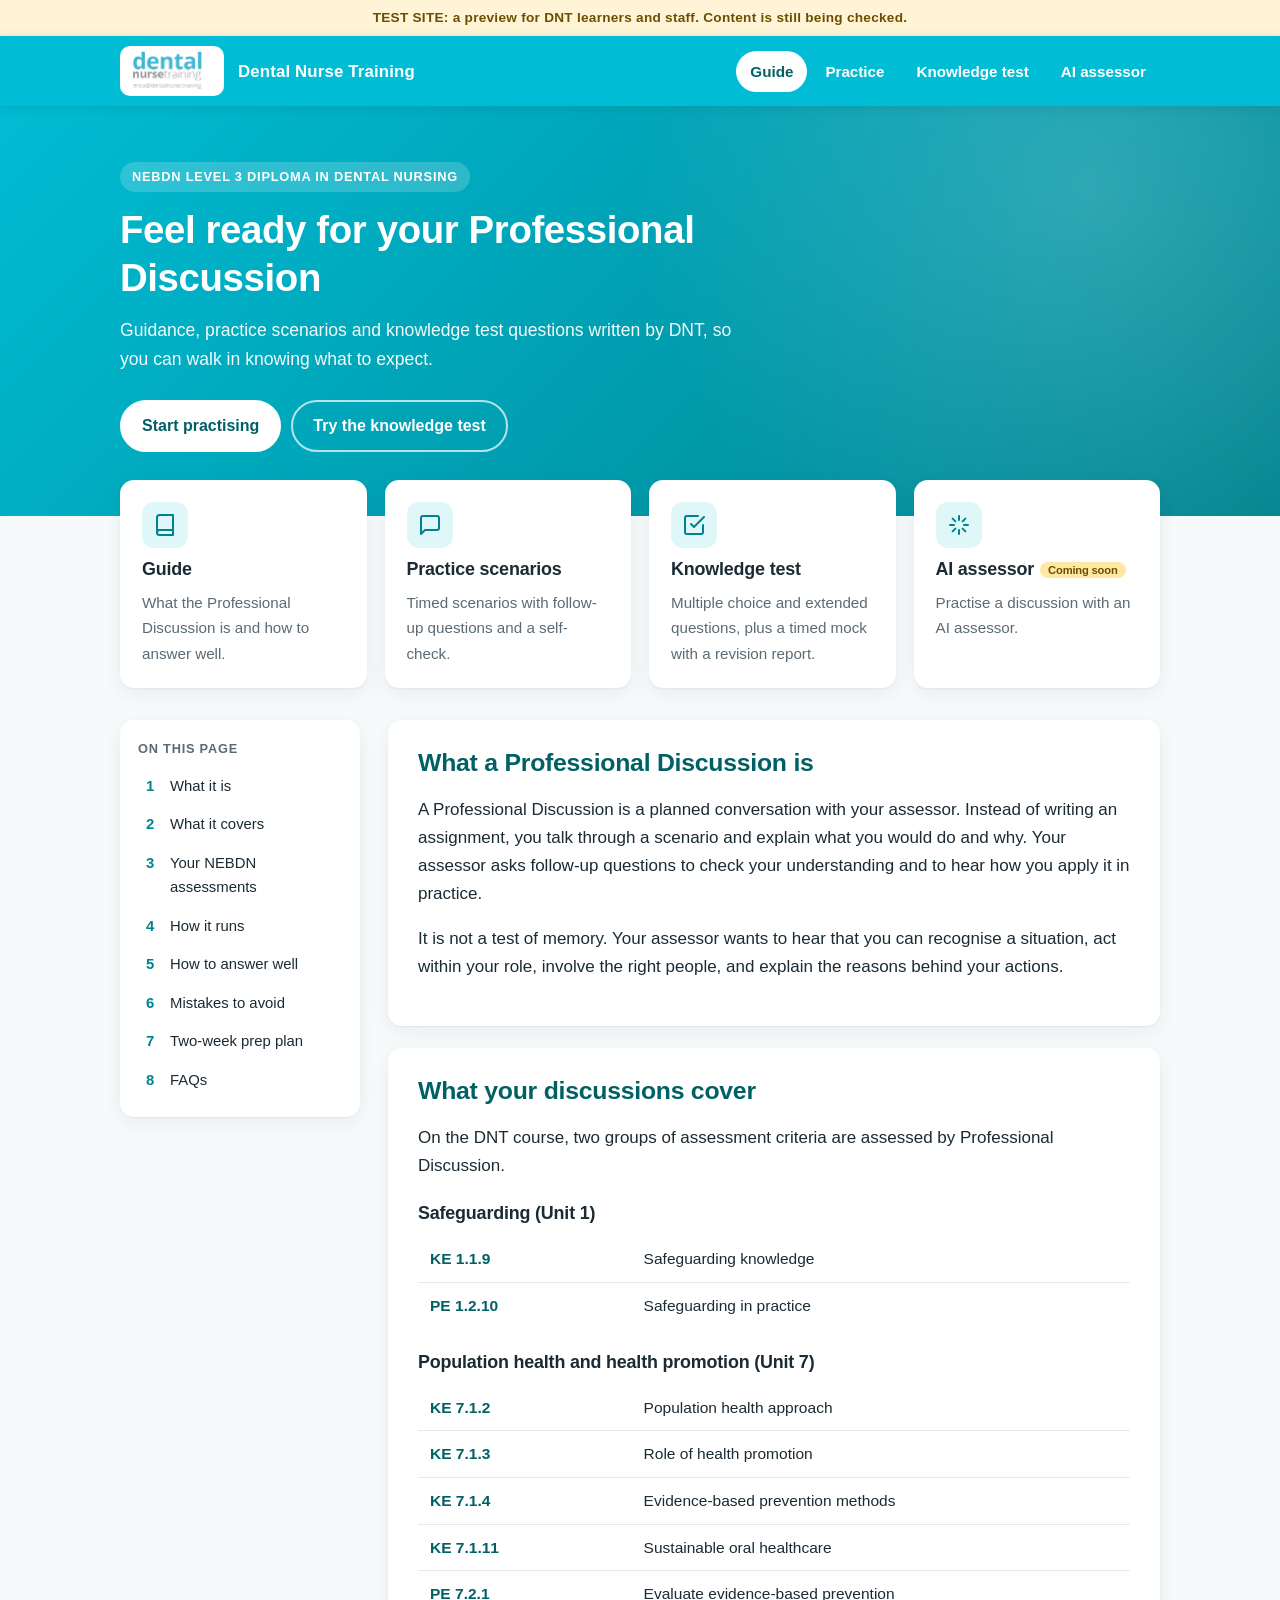
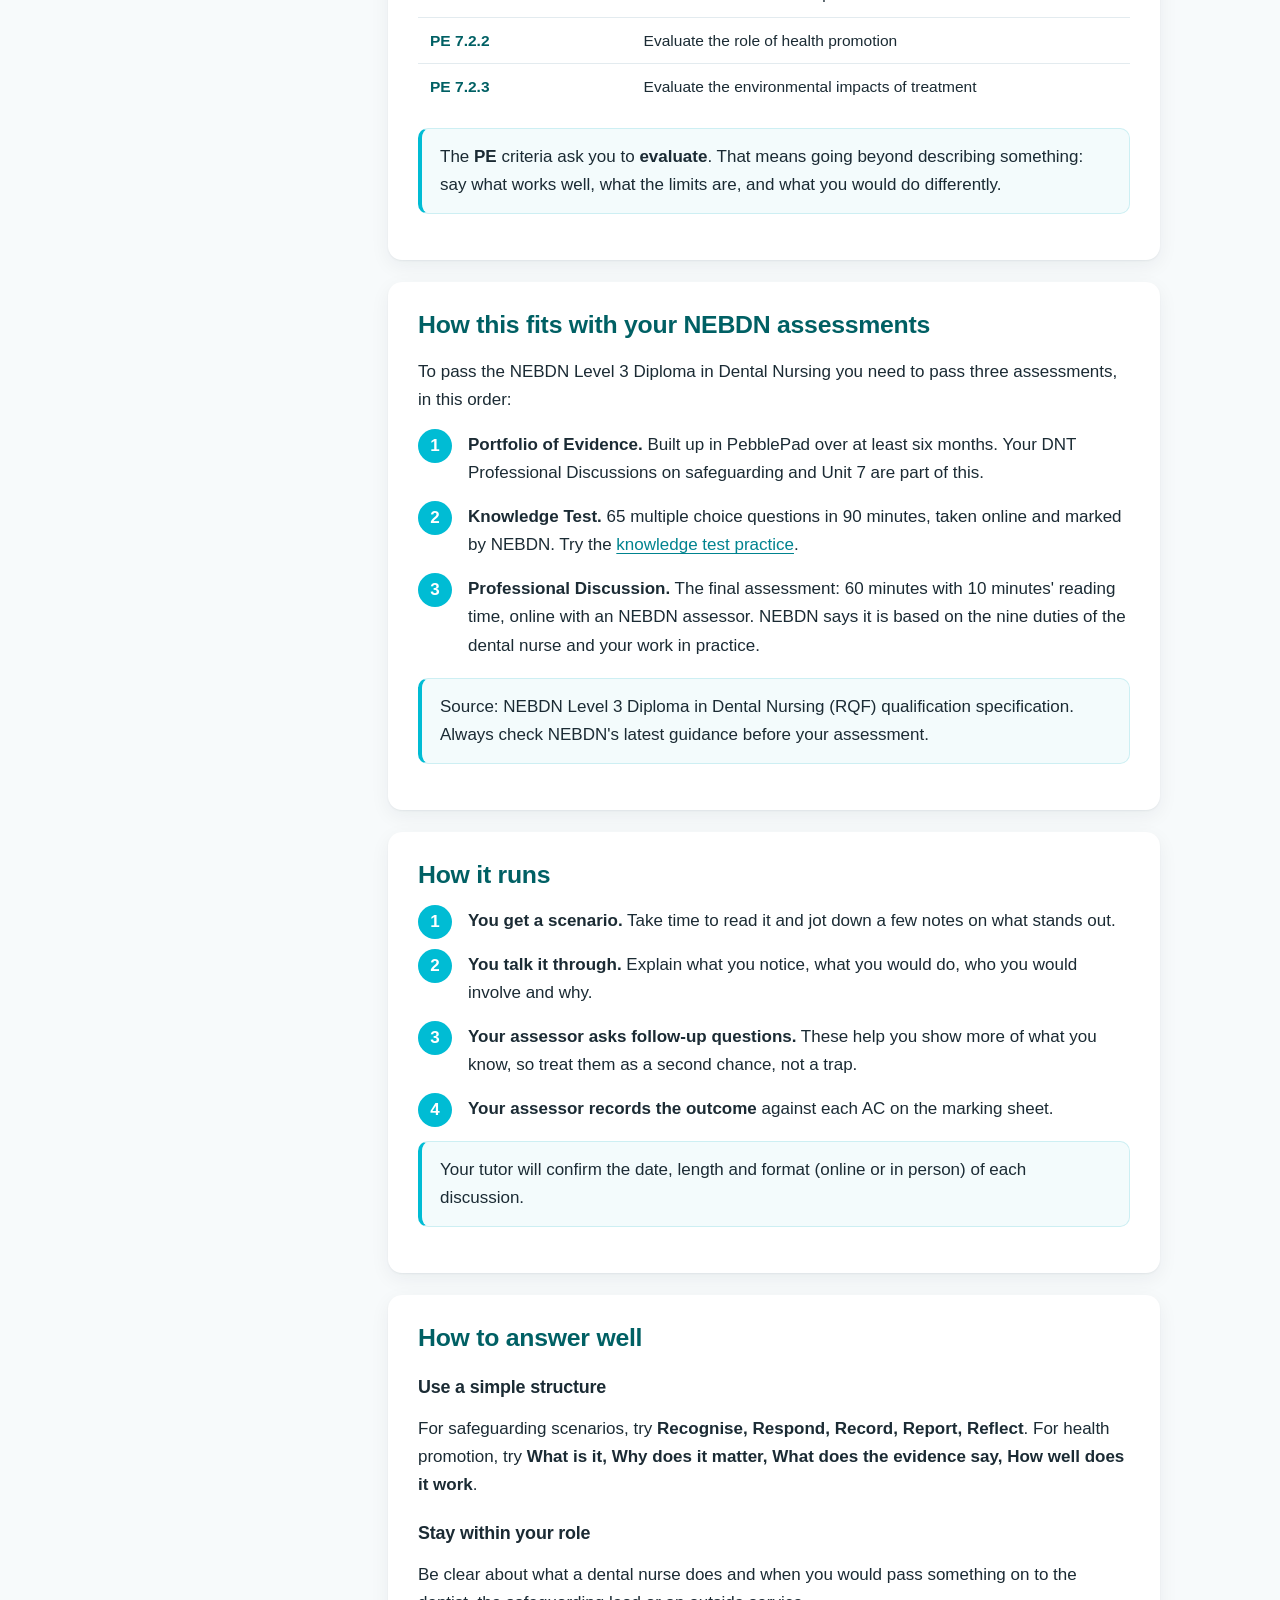
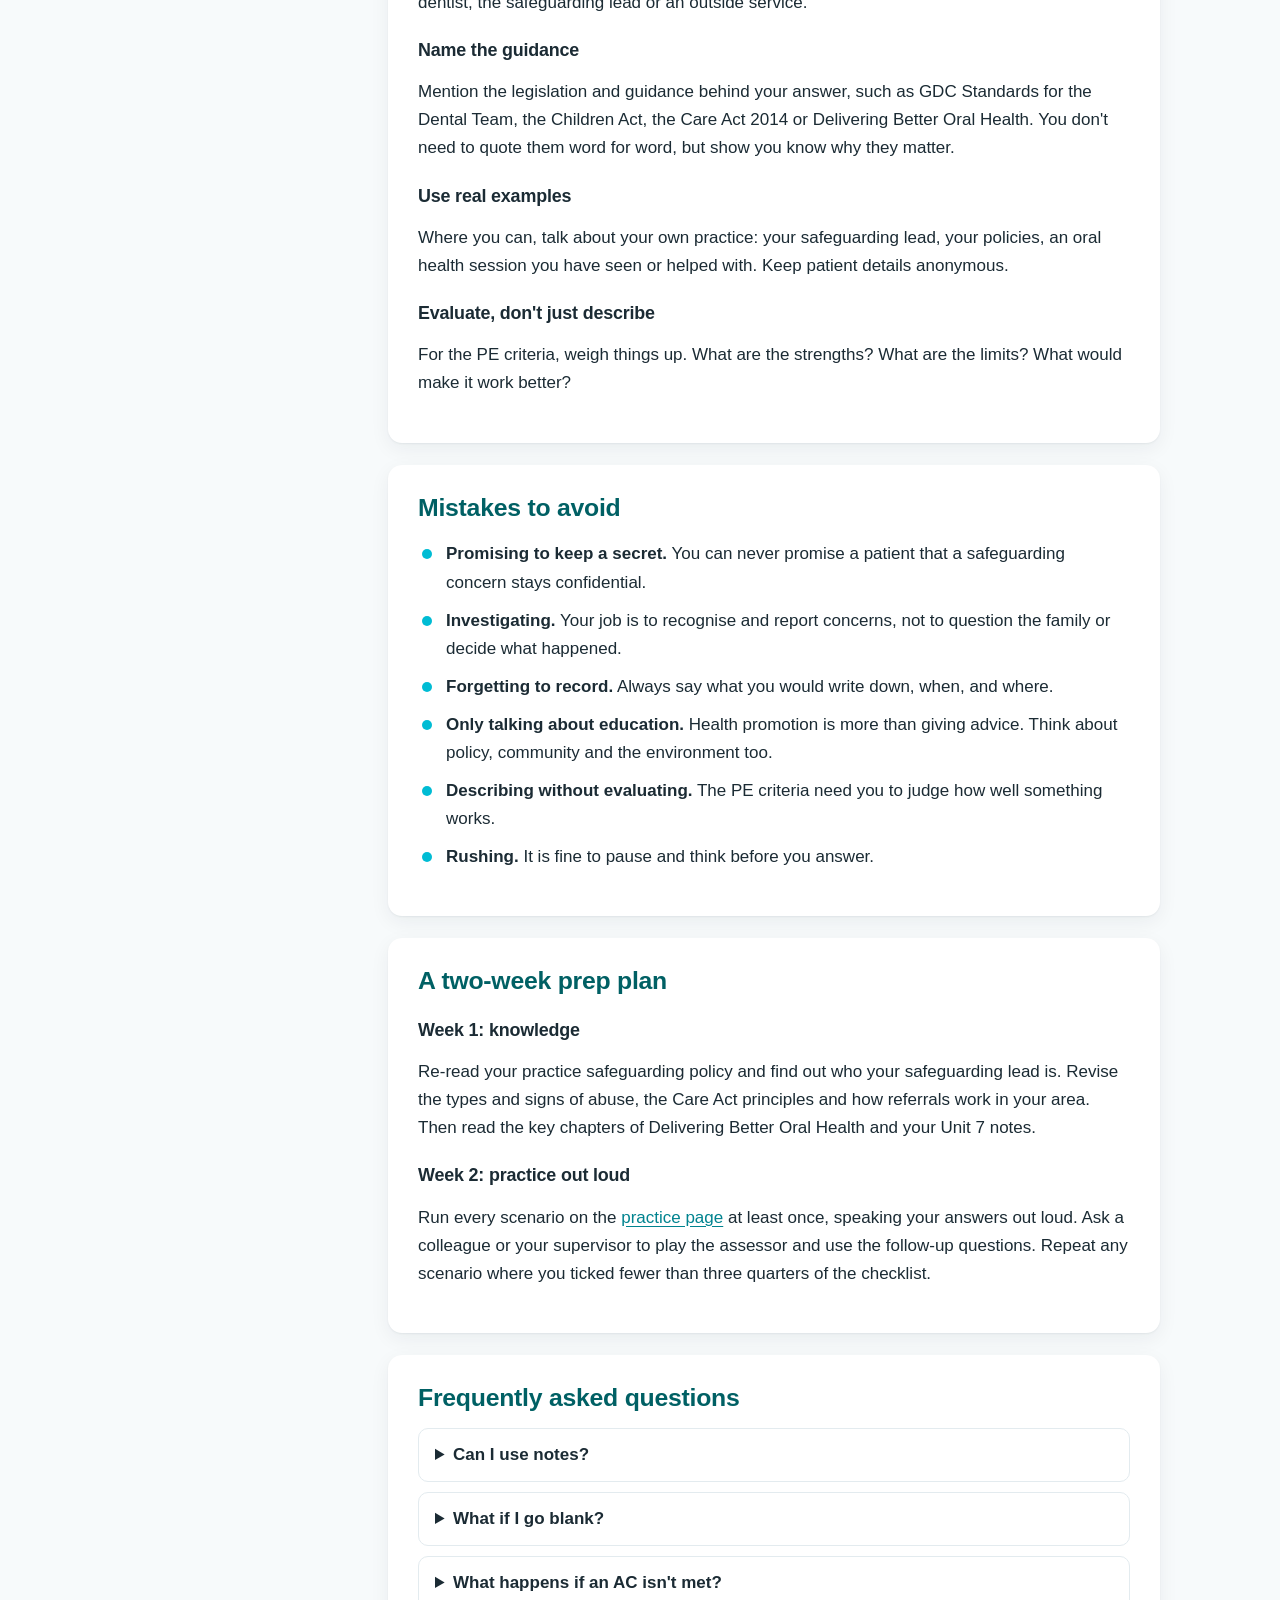
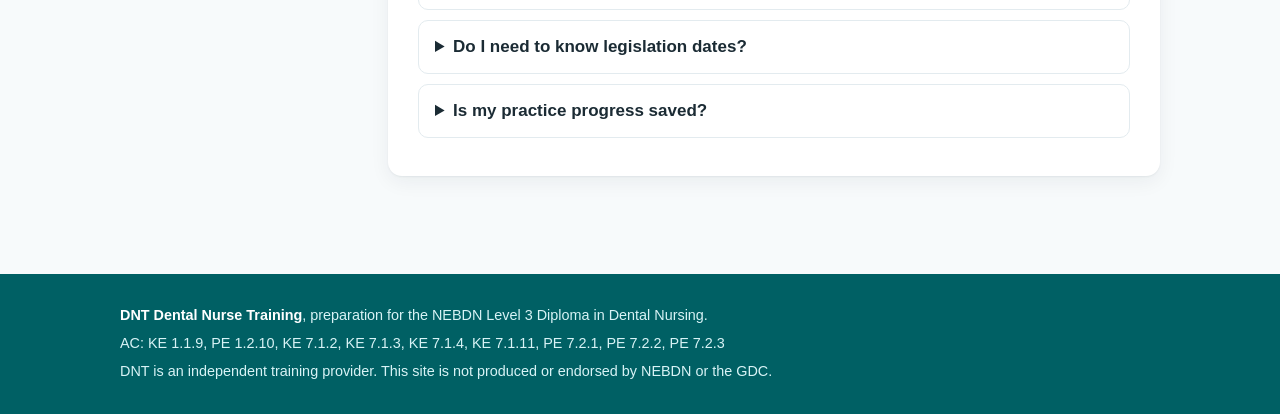
==== index.html @ 8365f1fb "Redesign site, lock practice timings, add extended questions and revision report - New visual design" ====
<!doctype html>
<html lang="en-GB">
<head>
<meta charset="utf-8">
<meta name="viewport" content="width=device-width, initial-scale=1">
<title>Guide | DNT Professional Discussion Prep</title>
<meta name="description" content="How to prepare for your DNT Professional Discussion on safeguarding and health promotion.">
<meta name="robots" content="noindex">
<link rel="icon" href="assets/dnt-logo.png">
<link rel="stylesheet" href="assets/style.css">
</head>
<body>
<div class="test-banner">TEST SITE: a preview for DNT learners and staff. Content is still being checked.</div>
<header class="site-header">
  <div class="inner">
    <a class="logo-box" href="index.html"><img src="assets/dnt-logo.png" alt="DNT logo"></a>
    <span class="brand">Dental Nurse Training</span>
    <nav class="site-nav" aria-label="Main">
      <a href="index.html" aria-current="page">Guide</a>
      <a href="practice.html">Practice</a>
      <a href="knowledge.html">Knowledge test</a>
      <a href="assessor.html">AI assessor</a>
    </nav>
  </div>
</header>
<div class="hero"><div class="inner">
  <span class="eyebrow">NEBDN Level 3 Diploma in Dental Nursing</span>
  <h1>Feel ready for your Professional Discussion</h1>
  <p>Guidance, practice scenarios and knowledge test questions written by DNT, so you can walk in knowing what to expect.</p>
  <div class="btn-row">
    <a class="btn light" href="practice.html">Start practising</a>
    <a class="btn ghost" href="knowledge.html">Try the knowledge test</a>
  </div>
</div></div>
<div class="features">
  <div class="grid">
      <a class="card feature" href="index.html#what">
        <div class="icon"><svg viewBox="0 0 24 24" fill="none" stroke="currentColor" stroke-width="2" stroke-linecap="round" stroke-linejoin="round"><path d="M4 19.5A2.5 2.5 0 0 1 6.5 17H20"/><path d="M6.5 2H20v20H6.5A2.5 2.5 0 0 1 4 19.5v-15A2.5 2.5 0 0 1 6.5 2z"/></svg></div>
        <h3>Guide</h3>
        <p>What the Professional Discussion is and how to answer well.</p>
      </a>
      <a class="card feature" href="practice.html">
        <div class="icon"><svg viewBox="0 0 24 24" fill="none" stroke="currentColor" stroke-width="2" stroke-linecap="round" stroke-linejoin="round"><path d="M21 15a2 2 0 0 1-2 2H7l-4 4V5a2 2 0 0 1 2-2h14a2 2 0 0 1 2 2z"/></svg></div>
        <h3>Practice scenarios</h3>
        <p>Timed scenarios with follow-up questions and a self-check.</p>
      </a>
      <a class="card feature" href="knowledge.html">
        <div class="icon"><svg viewBox="0 0 24 24" fill="none" stroke="currentColor" stroke-width="2" stroke-linecap="round" stroke-linejoin="round"><path d="M9 11l3 3L22 4"/><path d="M21 12v7a2 2 0 0 1-2 2H5a2 2 0 0 1-2-2V5a2 2 0 0 1 2-2h11"/></svg></div>
        <h3>Knowledge test</h3>
        <p>Multiple choice and extended questions, plus a timed mock with a revision report.</p>
      </a>
      <a class="card feature" href="assessor.html">
        <div class="icon"><svg viewBox="0 0 24 24" fill="none" stroke="currentColor" stroke-width="2" stroke-linecap="round" stroke-linejoin="round"><path d="M12 3v4M12 17v4M3 12h4M17 12h4M5.6 5.6l2.8 2.8M15.6 15.6l2.8 2.8M5.6 18.4l2.8-2.8M15.6 8.4l2.8-2.8"/></svg></div>
        <h3>AI assessor<span class="soon">Coming soon</span></h3>
        <p>Practise a discussion with an AI assessor.</p>
      </a>
  </div>
</div>
<main>
  <div class="guide-layout">
    <nav class="toc" aria-label="Contents">
      <strong>On this page</strong>
      <ol>
      <li><a href="#what">What it is</a></li>
      <li><a href="#acs">What it covers</a></li>
      <li><a href="#nebdn">Your NEBDN assessments</a></li>
      <li><a href="#how">How it runs</a></li>
      <li><a href="#answer">How to answer well</a></li>
      <li><a href="#mistakes">Mistakes to avoid</a></li>
      <li><a href="#plan">Two-week prep plan</a></li>
      <li><a href="#faq">FAQs</a></li>
      </ol>
    </nav>
    <div>
  <section class="panel" id="what">
    <h2>What a Professional Discussion is</h2>
    <p>A Professional Discussion is a planned conversation with your assessor. Instead of writing an assignment, you talk through a scenario and explain what you would do and why. Your assessor asks follow-up questions to check your understanding and to hear how you apply it in practice.</p>
    <p>It is not a test of memory. Your assessor wants to hear that you can recognise a situation, act within your role, involve the right people, and explain the reasons behind your actions.</p>
  </section>
  <section class="panel" id="acs">
    <h2>What your discussions cover</h2>
    <p>On the DNT course, two groups of assessment criteria are assessed by Professional Discussion.</p>
    <h3>Safeguarding (Unit 1)</h3>
    <table class="simple">
      <tr><th>KE 1.1.9</th><td>Safeguarding knowledge</td></tr>
      <tr><th>PE 1.2.10</th><td>Safeguarding in practice</td></tr>
    </table>
    <h3>Population health and health promotion (Unit 7)</h3>
    <table class="simple">
      <tr><th>KE 7.1.2</th><td>Population health approach</td></tr>
      <tr><th>KE 7.1.3</th><td>Role of health promotion</td></tr>
      <tr><th>KE 7.1.4</th><td>Evidence-based prevention methods</td></tr>
      <tr><th>KE 7.1.11</th><td>Sustainable oral healthcare</td></tr>
      <tr><th>PE 7.2.1</th><td>Evaluate evidence-based prevention</td></tr>
      <tr><th>PE 7.2.2</th><td>Evaluate the role of health promotion</td></tr>
      <tr><th>PE 7.2.3</th><td>Evaluate the environmental impacts of treatment</td></tr>
    </table>
    <div class="info">The <strong>PE</strong> criteria ask you to <strong>evaluate</strong>. That means going beyond describing something: say what works well, what the limits are, and what you would do differently.</div>
  </section>
  <section class="panel" id="nebdn">
    <h2>How this fits with your NEBDN assessments</h2>
    <p>To pass the NEBDN Level 3 Diploma in Dental Nursing you need to pass three assessments, in this order:</p>
    <ol class="steps">
      <li><strong>Portfolio of Evidence.</strong> Built up in PebblePad over at least six months. Your DNT Professional Discussions on safeguarding and Unit 7 are part of this.</li>
      <li><strong>Knowledge Test.</strong> 65 multiple choice questions in 90 minutes, taken online and marked by NEBDN. Try the <a href="knowledge.html">knowledge test practice</a>.</li>
      <li><strong>Professional Discussion.</strong> The final assessment: 60 minutes with 10 minutes' reading time, online with an NEBDN assessor. NEBDN says it is based on the nine duties of the dental nurse and your work in practice.</li>
    </ol>
    <div class="info">Source: NEBDN Level 3 Diploma in Dental Nursing (RQF) qualification specification. Always check NEBDN's latest guidance before your assessment.</div>
  </section>
  <section class="panel" id="how">
    <h2>How it runs</h2>
    <ol class="steps">
      <li><strong>You get a scenario.</strong> Take time to read it and jot down a few notes on what stands out.</li>
      <li><strong>You talk it through.</strong> Explain what you notice, what you would do, who you would involve and why.</li>
      <li><strong>Your assessor asks follow-up questions.</strong> These help you show more of what you know, so treat them as a second chance, not a trap.</li>
      <li><strong>Your assessor records the outcome</strong> against each AC on the marking sheet.</li>
    </ol>
    <div class="info">Your tutor will confirm the date, length and format (online or in person) of each discussion.</div>
  </section>
  <section class="panel" id="answer">
    <h2>How to answer well</h2>
    <h3>Use a simple structure</h3>
    <p>For safeguarding scenarios, try <strong>Recognise, Respond, Record, Report, Reflect</strong>. For health promotion, try <strong>What is it, Why does it matter, What does the evidence say, How well does it work</strong>.</p>
    <h3>Stay within your role</h3>
    <p>Be clear about what a dental nurse does and when you would pass something on to the dentist, the safeguarding lead or an outside service.</p>
    <h3>Name the guidance</h3>
    <p>Mention the legislation and guidance behind your answer, such as GDC Standards for the Dental Team, the Children Act, the Care Act 2014 or Delivering Better Oral Health. You don't need to quote them word for word, but show you know why they matter.</p>
    <h3>Use real examples</h3>
    <p>Where you can, talk about your own practice: your safeguarding lead, your policies, an oral health session you have seen or helped with. Keep patient details anonymous.</p>
    <h3>Evaluate, don't just describe</h3>
    <p>For the PE criteria, weigh things up. What are the strengths? What are the limits? What would make it work better?</p>
  </section>
  <section class="panel" id="mistakes">
    <h2>Mistakes to avoid</h2>
    <ul class="ticks">
      <li><strong>Promising to keep a secret.</strong> You can never promise a patient that a safeguarding concern stays confidential.</li>
      <li><strong>Investigating.</strong> Your job is to recognise and report concerns, not to question the family or decide what happened.</li>
      <li><strong>Forgetting to record.</strong> Always say what you would write down, when, and where.</li>
      <li><strong>Only talking about education.</strong> Health promotion is more than giving advice. Think about policy, community and the environment too.</li>
      <li><strong>Describing without evaluating.</strong> The PE criteria need you to judge how well something works.</li>
      <li><strong>Rushing.</strong> It is fine to pause and think before you answer.</li>
    </ul>
  </section>
  <section class="panel" id="plan">
    <h2>A two-week prep plan</h2>
    <h3>Week 1: knowledge</h3>
    <p>Re-read your practice safeguarding policy and find out who your safeguarding lead is. Revise the types and signs of abuse, the Care Act principles and how referrals work in your area. Then read the key chapters of Delivering Better Oral Health and your Unit 7 notes.</p>
    <h3>Week 2: practice out loud</h3>
    <p>Run every scenario on the <a href="practice.html">practice page</a> at least once, speaking your answers out loud. Ask a colleague or your supervisor to play the assessor and use the follow-up questions. Repeat any scenario where you ticked fewer than three quarters of the checklist.</p>
  </section>
  <section class="panel" id="faq">
    <h2>Frequently asked questions</h2>
    <details><summary>Can I use notes?</summary><p>Check with your tutor before your discussion. Practise without notes so you are ready either way.</p></details>
    <details><summary>What if I go blank?</summary><p>Say so and ask for a moment. You can also ask the assessor to repeat or rephrase the question.</p></details>
    <details><summary>What happens if an AC isn't met?</summary><p>Your assessor will give feedback on what was missing, and you will have the chance to cover it again.</p></details>
    <details><summary>Do I need to know legislation dates?</summary><p>Knowing the names of the main laws and guidance helps, and the year is a bonus. Understanding what they mean for your practice is more important.</p></details>
    <details><summary>Is my practice progress saved?</summary><p>Your checklist scores are saved in your own browser on this device only. Clearing your browser data will remove them.</p></details>
  </section>
    </div>
  </div>
</main>
<footer class="site-footer">
  <div class="inner">
    <p><strong>DNT Dental Nurse Training</strong>, preparation for the NEBDN Level 3 Diploma in Dental Nursing.</p>
    <p>AC: KE 1.1.9, PE 1.2.10, KE 7.1.2, KE 7.1.3, KE 7.1.4, KE 7.1.11, PE 7.2.1, PE 7.2.2, PE 7.2.3</p>
    <p>DNT is an independent training provider. This site is not produced or endorsed by NEBDN or the GDC.</p>
  </div>
</footer>
</body>
</html>
---- assets/style.css ----
:root {
  --teal: #00BCD4;
  --teal-dark: #00838F;
  --teal-deep: #006064;
  --teal-light: #E0F7FA;
  --teal-wash: #F3FBFC;
  --ink: #1B2B34;
  --muted: #5A6B75;
  --line: #E3EBEF;
  --bg: #F7FAFB;
  --card: #FFFFFF;
  --ok: #2E7D32;
  --bad: #C62828;
  --shadow: 0 1px 2px rgba(16, 42, 55, 0.06), 0 6px 20px rgba(16, 42, 55, 0.06);
  --shadow-hover: 0 2px 4px rgba(16, 42, 55, 0.08), 0 12px 28px rgba(16, 42, 55, 0.12);
  --radius: 14px;
}
* { box-sizing: border-box; }
html { scroll-behavior: smooth; }
body {
  margin: 0;
  font-family: Arial, Helvetica, sans-serif;
  color: var(--ink);
  background: var(--bg);
  line-height: 1.65;
  font-size: 17px;
  -webkit-font-smoothing: antialiased;
}
a { color: var(--teal-dark); text-underline-offset: 3px; }
img { max-width: 100%; }
h1, h2, h3 { line-height: 1.25; letter-spacing: -0.01em; }
.wrap { max-width: 1080px; margin: 0 auto; padding: 0 20px; }

/* Test banner */
.test-banner {
  background: #FFF4D6; color: #6B4E00; text-align: center;
  font-size: 0.85rem; font-weight: bold; padding: 7px 16px; letter-spacing: 0.02em;
}

/* Header */
.site-header {
  background: var(--teal); color: #fff; position: sticky; top: 0; z-index: 10;
  box-shadow: 0 2px 10px rgba(0, 96, 100, 0.18);
}
.site-header .inner {
  max-width: 1080px; margin: 0 auto; padding: 10px 20px;
  display: flex; align-items: center; gap: 14px; flex-wrap: wrap;
}
.logo-box { background: #fff; border-radius: 10px; padding: 5px 10px; display: inline-flex; }
.logo-box img { height: 40px; width: auto; display: block; }
.brand { font-weight: bold; font-size: 1.05rem; letter-spacing: 0.01em; }
.site-nav { margin-left: auto; display: flex; gap: 4px; flex-wrap: wrap; }
.site-nav a {
  color: #fff; text-decoration: none; font-weight: bold; font-size: 0.95rem;
  padding: 8px 14px; border-radius: 999px; transition: background 0.15s;
}
.site-nav a:hover { background: rgba(255, 255, 255, 0.18); }
.site-nav a[aria-current="page"] { background: #fff; color: var(--teal-deep); }

/* Hero */
.hero {
  background:
    radial-gradient(circle at 85% 20%, rgba(255,255,255,0.18) 0, rgba(255,255,255,0) 40%),
    linear-gradient(135deg, var(--teal) 0%, var(--teal-dark) 100%);
  color: #fff;
}
.hero .inner { max-width: 1080px; margin: 0 auto; padding: 56px 20px 64px; }
.hero .eyebrow {
  display: inline-block; background: rgba(255,255,255,0.18); padding: 4px 12px; border-radius: 999px;
  font-size: 0.8rem; font-weight: bold; letter-spacing: 0.06em; text-transform: uppercase; margin-bottom: 14px;
}
.hero h1 { margin: 0 0 14px; font-size: 2.4rem; max-width: 760px; }
.hero p { margin: 0 0 26px; max-width: 640px; font-size: 1.1rem; opacity: 0.95; }
.hero.small .inner { padding: 36px 20px 40px; }
.hero.small h1 { font-size: 2rem; }
.hero.small p { margin-bottom: 0; }

.btn {
  display: inline-flex; align-items: center; gap: 8px;
  background: var(--teal-dark); color: #fff; border: 2px solid var(--teal-dark);
  padding: 11px 20px; border-radius: 999px; font-weight: bold; font-size: 1rem;
  text-decoration: none; cursor: pointer; font-family: inherit; transition: transform 0.1s, box-shadow 0.15s, background 0.15s;
}
.btn:hover { box-shadow: 0 4px 14px rgba(0, 96, 100, 0.25); transform: translateY(-1px); }
.btn:disabled { opacity: 0.5; cursor: default; transform: none; box-shadow: none; }
.btn.secondary { background: #fff; color: var(--teal-dark); }
.btn.light { background: #fff; color: var(--teal-deep); border-color: #fff; }
.btn.ghost { background: transparent; color: #fff; border-color: rgba(255,255,255,0.7); }
.btn.small { padding: 7px 14px; font-size: 0.9rem; }
.btn-row { display: flex; gap: 10px; flex-wrap: wrap; }

/* Feature cards overlapping hero */
.features { max-width: 1080px; margin: -36px auto 0; padding: 0 20px; position: relative; }
.features .grid { grid-template-columns: repeat(auto-fit, minmax(230px, 1fr)); }
.feature { text-decoration: none; color: inherit; transition: transform 0.15s, box-shadow 0.15s; }
.feature:hover { transform: translateY(-3px); box-shadow: var(--shadow-hover); }
.icon {
  width: 46px; height: 46px; border-radius: 12px; background: var(--teal-light); color: var(--teal-dark);
  display: flex; align-items: center; justify-content: center; flex: none;
}
.icon svg { width: 24px; height: 24px; }
.soon { font-size: 0.7rem; background: #FFE8A3; color: #6B4E00; padding: 2px 8px; border-radius: 999px; font-weight: bold; margin-left: 6px; vertical-align: middle; }

/* Layout */
main { max-width: 1080px; margin: 0 auto; padding: 32px 20px 56px; }
section { padding: 28px 0; }
.panel {
  background: var(--card); border-radius: var(--radius); box-shadow: var(--shadow);
  padding: 28px 30px; margin: 0 0 22px;
}
.panel > h2:first-child, .panel > h1:first-child { margin-top: 0; }
h2 { font-size: 1.55rem; margin: 0 0 14px; color: var(--teal-deep); }
h3 { font-size: 1.12rem; margin: 22px 0 8px; }
.lead { font-size: 1.08rem; color: var(--muted); }

.guide-layout { display: grid; grid-template-columns: 240px 1fr; gap: 28px; align-items: start; }
.toc {
  position: sticky; top: 90px; background: var(--card); border-radius: var(--radius); box-shadow: var(--shadow);
  padding: 18px 18px;
}
.toc strong { display: block; font-size: 0.8rem; text-transform: uppercase; letter-spacing: 0.06em; color: var(--muted); margin-bottom: 8px; }
.toc ol { margin: 0; padding: 0; list-style: none; counter-reset: t; }
.toc li { counter-increment: t; }
.toc a {
  display: flex; gap: 10px; padding: 7px 8px; border-radius: 8px; text-decoration: none; color: var(--ink); font-size: 0.93rem;
}
.toc a::before { content: counter(t); color: var(--teal-dark); font-weight: bold; min-width: 14px; }
.toc a:hover { background: var(--teal-wash); }

.info {
  background: var(--teal-wash); border: 1px solid #CDEFF3; border-left: 4px solid var(--teal);
  padding: 14px 18px; border-radius: 10px; margin: 18px 0;
}
.info.warn { background: #FFFBEE; border-color: #FBE6A6; border-left-color: #F2B705; }

table.simple { border-collapse: collapse; width: 100%; margin: 12px 0; font-size: 0.97rem; }
table.simple th, table.simple td { border-bottom: 1px solid var(--line); padding: 10px 12px; text-align: left; vertical-align: top; }
table.simple th { width: 30%; color: var(--teal-deep); white-space: nowrap; }
table.simple tr:last-child th, table.simple tr:last-child td { border-bottom: 0; }

.grid { display: grid; grid-template-columns: repeat(auto-fill, minmax(280px, 1fr)); gap: 18px; }
.card {
  background: var(--card); border: 0; border-radius: var(--radius); box-shadow: var(--shadow);
  padding: 22px; display: flex; flex-direction: column; gap: 10px;
}
.card h3 { margin: 0; font-size: 1.12rem; }
.card p { margin: 0; color: var(--muted); font-size: 0.95rem; }
.card .btn { align-self: flex-start; margin-top: auto; }
.card.scenario { border-top: 4px solid var(--teal); }
.card.scenario.group-u7 { border-top-color: #26A69A; }
.tags { display: flex; gap: 6px; flex-wrap: wrap; }
.tag { font-size: 0.74rem; background: var(--teal-light); color: var(--teal-deep); padding: 3px 9px; border-radius: 999px; font-weight: bold; }
.tag.done { background: #E8F5E9; color: var(--ok); }

details { background: var(--card); border: 1px solid var(--line); border-radius: 10px; padding: 12px 16px; margin: 10px 0; }
details summary { cursor: pointer; font-weight: bold; }
details[open] summary { color: var(--teal-dark); margin-bottom: 6px; }

.steps { counter-reset: s; list-style: none; padding: 0; margin: 0; }
.steps li { counter-increment: s; position: relative; padding-left: 50px; margin: 16px 0; }
.steps li::before {
  content: counter(s); position: absolute; left: 0; top: -2px; width: 34px; height: 34px;
  border-radius: 50%; background: var(--teal); color: #fff; font-weight: bold;
  display: flex; align-items: center; justify-content: center;
}
ul.ticks { list-style: none; padding: 0; }
ul.ticks li { position: relative; padding-left: 28px; margin: 10px 0; }
ul.ticks li::before { content: ""; position: absolute; left: 4px; top: 9px; width: 10px; height: 10px; border-radius: 50%; background: var(--teal); }

/* Practice */
.filters { display: flex; gap: 8px; flex-wrap: wrap; margin: 4px 0 20px; }
.filters button {
  font-family: inherit; font-size: 0.93rem; padding: 8px 16px; border-radius: 999px; font-weight: bold;
  border: 2px solid var(--line); background: #fff; color: var(--ink); cursor: pointer;
}
.filters button[aria-pressed="true"] { background: var(--teal-dark); border-color: var(--teal-dark); color: #fff; }

.runner { background: var(--card); border-radius: var(--radius); box-shadow: var(--shadow); padding: 28px 30px; }
.runner[hidden] { display: none; }
.runner h2 { margin-top: 16px; }
.phase-label { text-transform: uppercase; letter-spacing: 0.06em; font-size: 0.8rem; font-weight: bold; color: var(--teal-dark); }
.timer-box {
  display: flex; align-items: center; gap: 22px; flex-wrap: wrap;
  background: var(--teal-wash); border-radius: 12px; padding: 16px 20px; margin: 18px 0;
}
.timer { font-size: 2.8rem; font-weight: bold; font-variant-numeric: tabular-nums; color: var(--teal-deep); line-height: 1; }
.timer.low { color: var(--bad); }
.scenario-text { border-left: 4px solid var(--teal); background: #fff; padding: 4px 0 4px 18px; margin: 16px 0; font-size: 1.08rem; }
.followups li { margin: 8px 0; }
.checklist label { display: flex; gap: 12px; align-items: flex-start; padding: 12px 4px; border-bottom: 1px solid var(--line); cursor: pointer; }
.checklist label:hover { background: var(--teal-wash); }
.checklist input { width: 20px; height: 20px; margin-top: 3px; flex: none; accent-color: var(--teal-dark); }
.result { font-weight: bold; margin: 16px 0; font-size: 1.05rem; }
.meter { height: 10px; background: var(--line); border-radius: 999px; overflow: hidden; margin: 8px 0 4px; }
.meter span { display: block; height: 100%; background: var(--teal); border-radius: 999px; transition: width 0.3s; }
.progress-summary { margin: 0 0 14px; color: var(--muted); }

/* Construction */
.construction { text-align: left; }
.construction .badge {
  display: inline-block; background: #FFE8A3; color: #6B4E00; font-weight: bold;
  font-size: 0.78rem; padding: 4px 12px; border-radius: 999px; letter-spacing: 0.05em;
}

/* Knowledge test */
.sr { position: absolute; left: -9999px; }
.select { font-family: inherit; font-size: 1rem; padding: 10px; border: 2px solid var(--line); border-radius: 10px; width: 100%; background: #fff; }
.settings { display: flex; gap: 16px; flex-wrap: wrap; margin: 4px 0; font-size: 0.95rem; color: var(--muted); }
.kt-top { display: flex; align-items: center; gap: 12px; flex-wrap: wrap; justify-content: space-between; }
.kt-timer { font-size: 1.6rem; margin: 0; }
#kt-unit-label { display: inline-block; margin: 18px 0 0; }
.emq-theme { background: var(--teal-wash); border-radius: 12px; padding: 14px 18px; margin: 14px 0; }
.emq-theme h3 { margin: 0 0 6px; font-size: 1rem; color: var(--teal-deep); }
.emq-theme p { margin: 0; font-size: 0.93rem; color: var(--muted); }
#kt-q { font-size: 1.25rem; margin: 12px 0 18px; }
.kt-options { display: flex; flex-direction: column; gap: 10px; margin-bottom: 18px; }
.kt-options.emq { display: grid; grid-template-columns: repeat(auto-fill, minmax(220px, 1fr)); }
.kt-options button {
  text-align: left; font-family: inherit; font-size: 1rem; padding: 13px 16px;
  border: 2px solid var(--line); border-radius: 12px; background: #fff; color: var(--ink); cursor: pointer;
  transition: border-color 0.15s, background 0.15s;
}
.kt-options button:hover:not(:disabled) { border-color: var(--teal); }
.kt-options button.chosen { border-color: var(--teal-dark); background: var(--teal-light); }
.kt-options button.right { border-color: var(--ok); background: #E8F5E9; }
.kt-options button.wrong { border-color: var(--bad); background: #FFEBEE; }
.kt-options button:disabled { cursor: default; }
.review-item { border-bottom: 1px solid var(--line); padding: 12px 0; }
.review-item p { margin: 4px 0; }
.review-item .ok { color: var(--ok); font-weight: bold; }
.review-item .no { color: var(--bad); font-weight: bold; }
.score-big { font-size: 3rem; font-weight: bold; color: var(--teal-deep); line-height: 1; margin: 6px 0; }

/* Footer */
.site-footer { background: var(--teal-deep); color: #D8F3F6; font-size: 0.9rem; margin-top: 20px; }
.site-footer .inner { max-width: 1080px; margin: 0 auto; padding: 26px 20px; }
.site-footer p { margin: 4px 0; }
.site-footer strong { color: #fff; }

@media (max-width: 820px) {
  .guide-layout { grid-template-columns: 1fr; }
  .toc { position: static; }
}
@media (max-width: 640px) {
  body { font-size: 16px; }
  .hero .inner { padding: 36px 16px 56px; }
  .hero h1 { font-size: 1.75rem; }
  .hero.small h1 { font-size: 1.55rem; }
  .site-header { position: static; }
  .site-header .inner { padding: 10px 16px; }
  .site-nav { margin-left: 0; width: 100%; }
  .site-nav a { padding: 7px 11px; font-size: 0.9rem; }
  .logo-box img { height: 34px; }
  main, .features { padding-left: 16px; padding-right: 16px; }
  .panel, .runner { padding: 20px 18px; }
  table.simple th { white-space: normal; width: 38%; }
  .timer { font-size: 2.2rem; }
}
@media print {
  .site-header, .site-nav, .btn, .filters, .test-banner { display: none !important; }
  .panel, .card { box-shadow: none; border: 1px solid var(--line); }
}
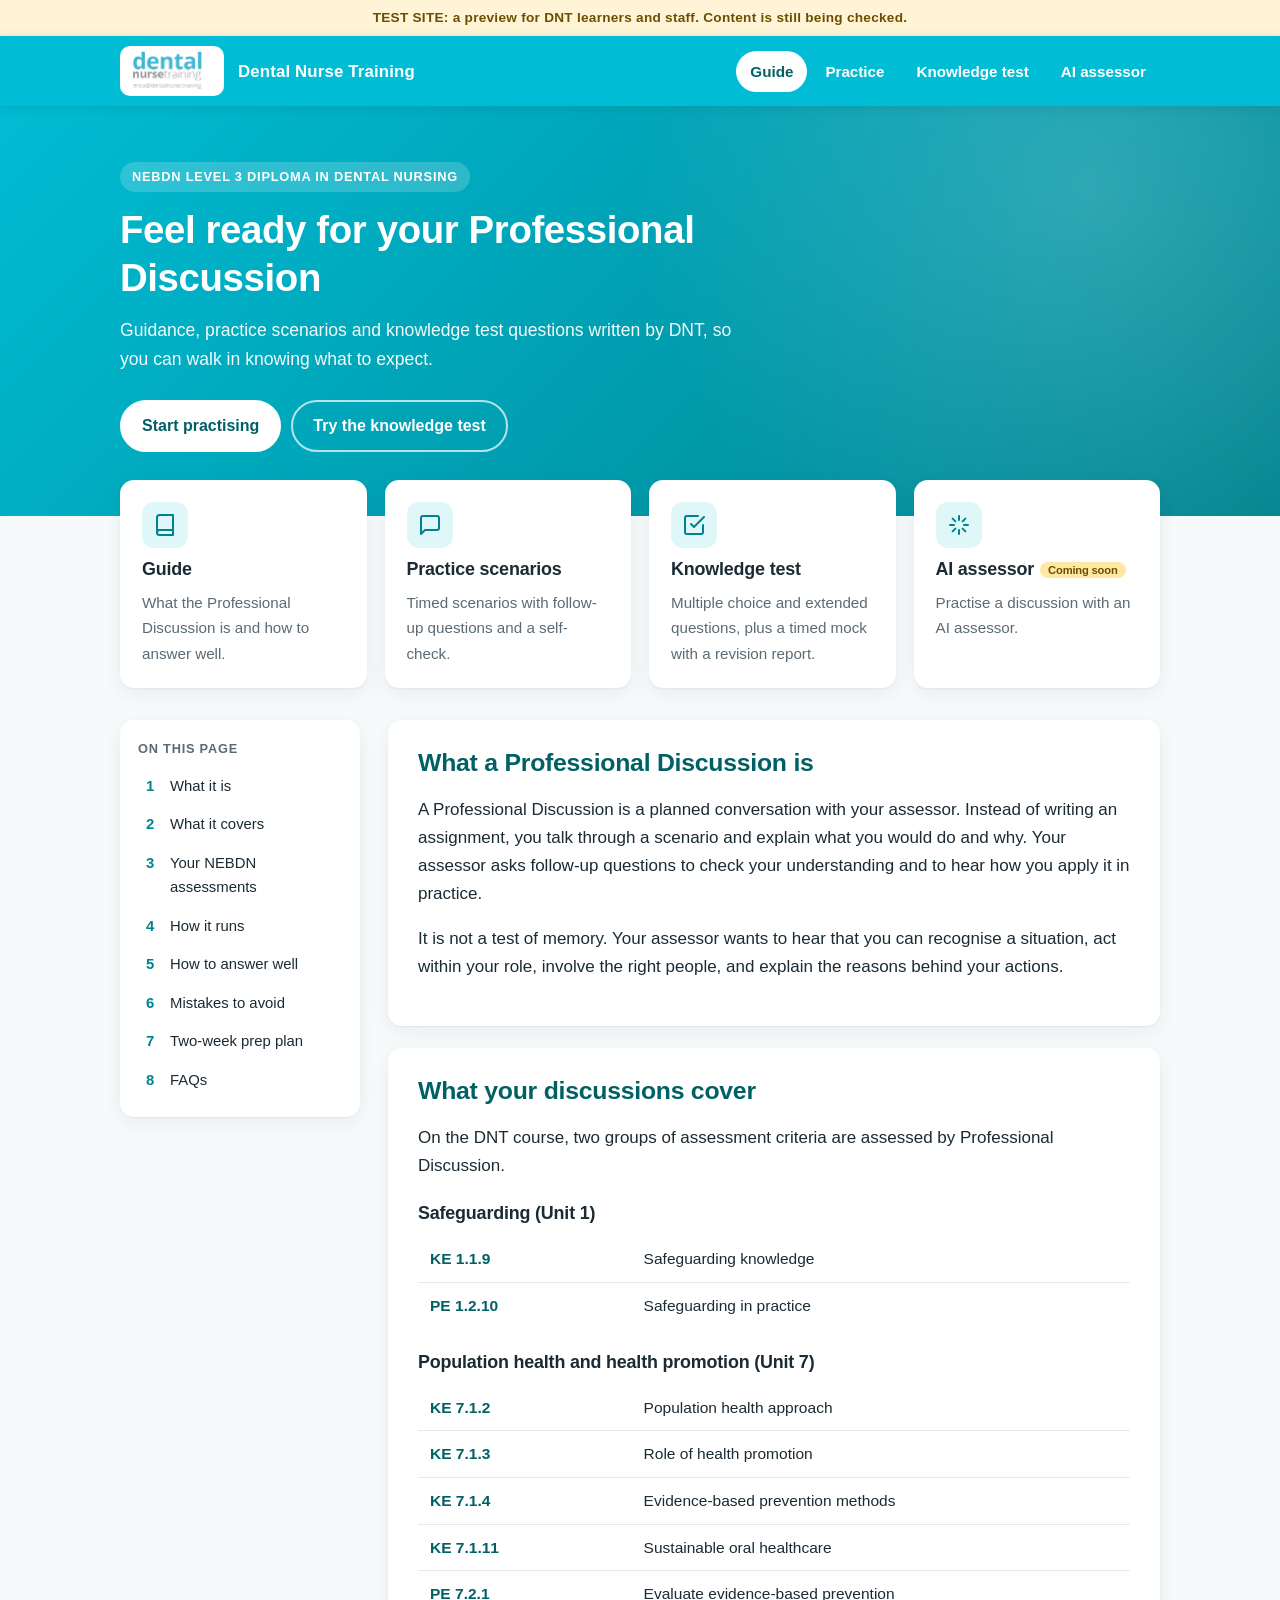
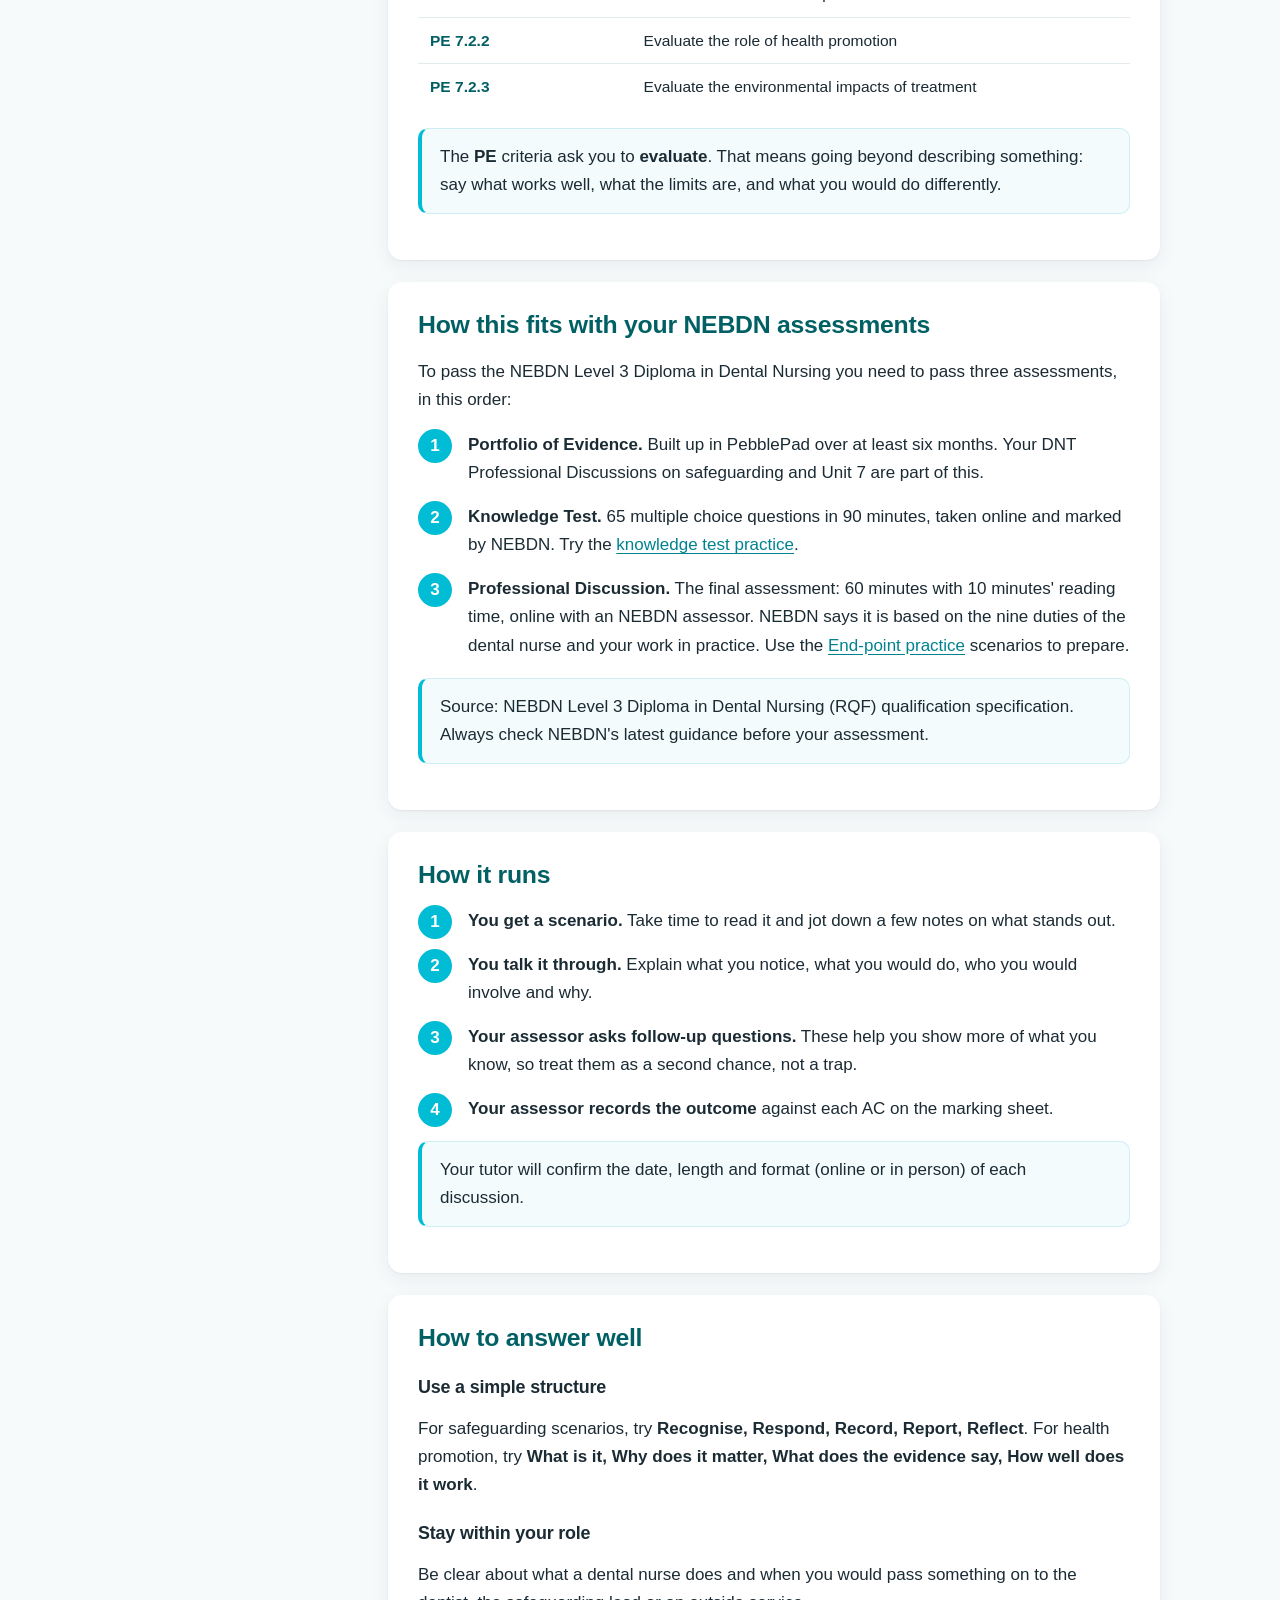
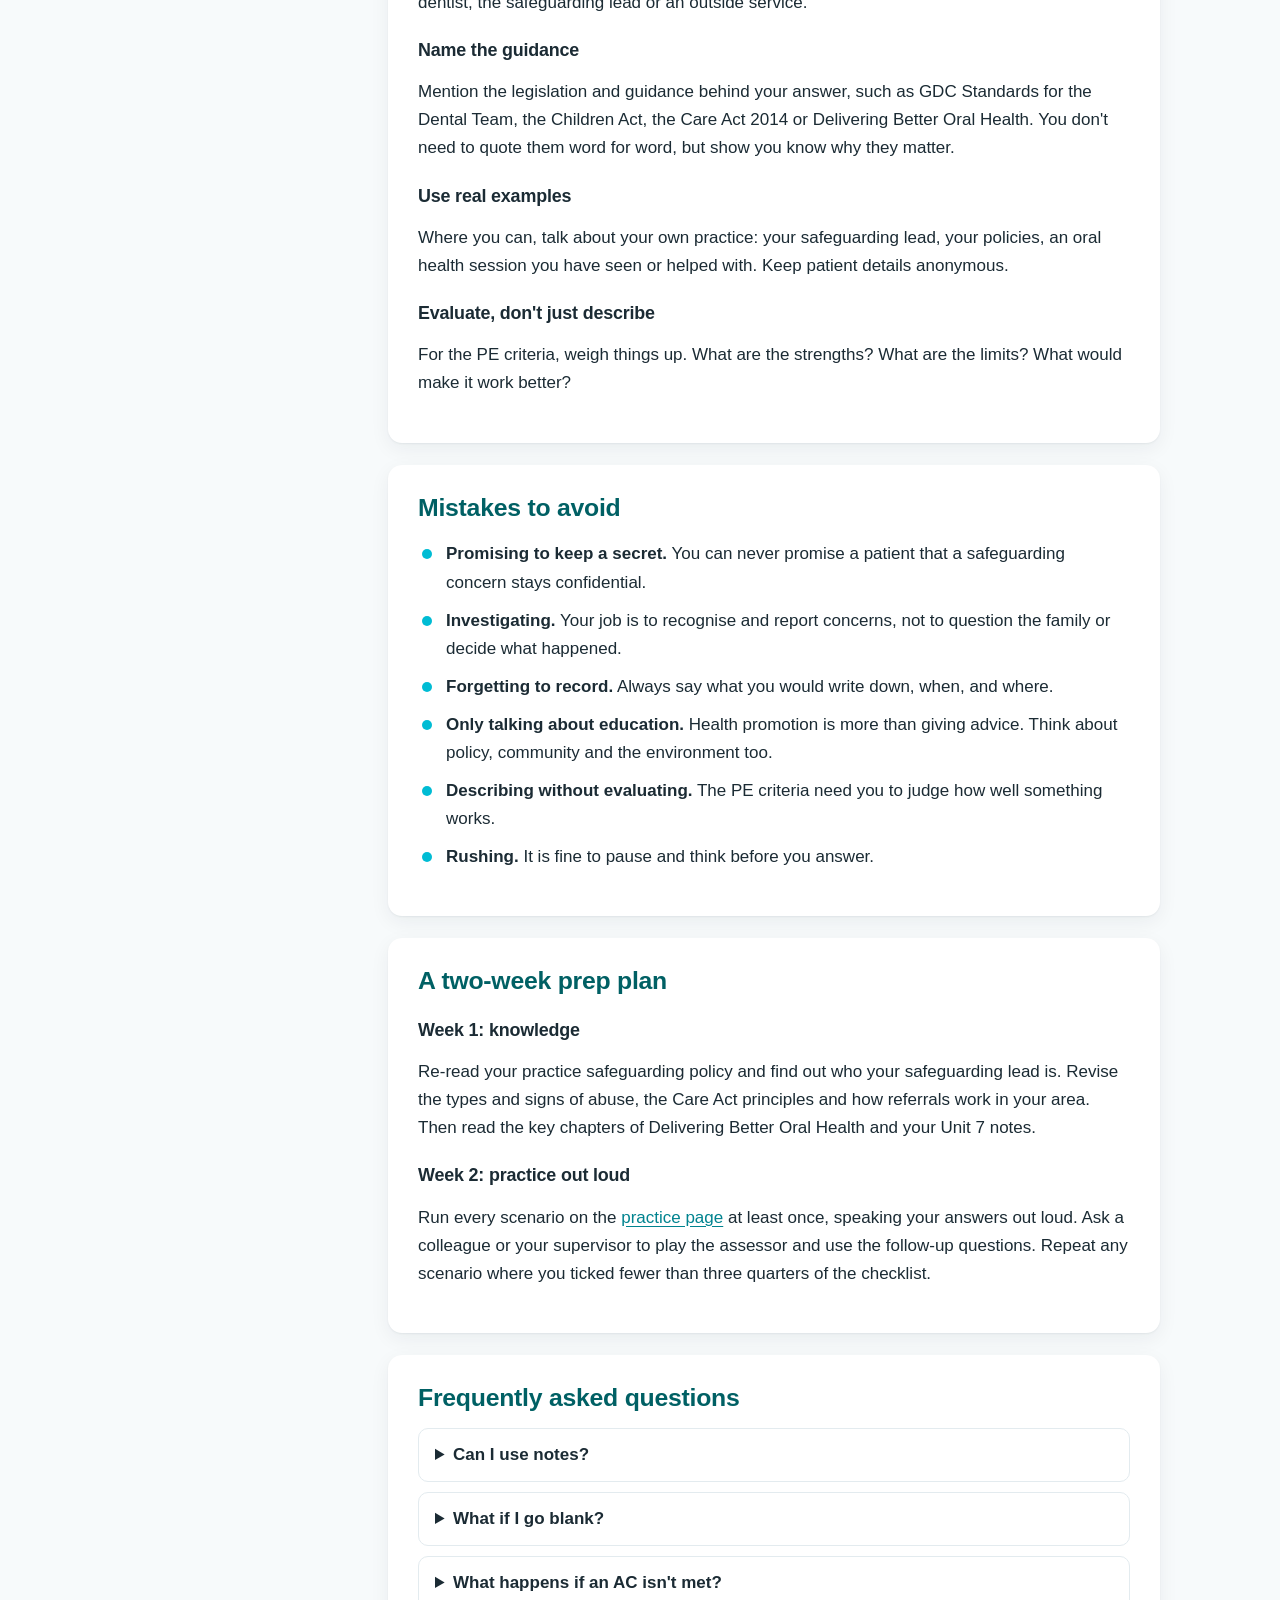
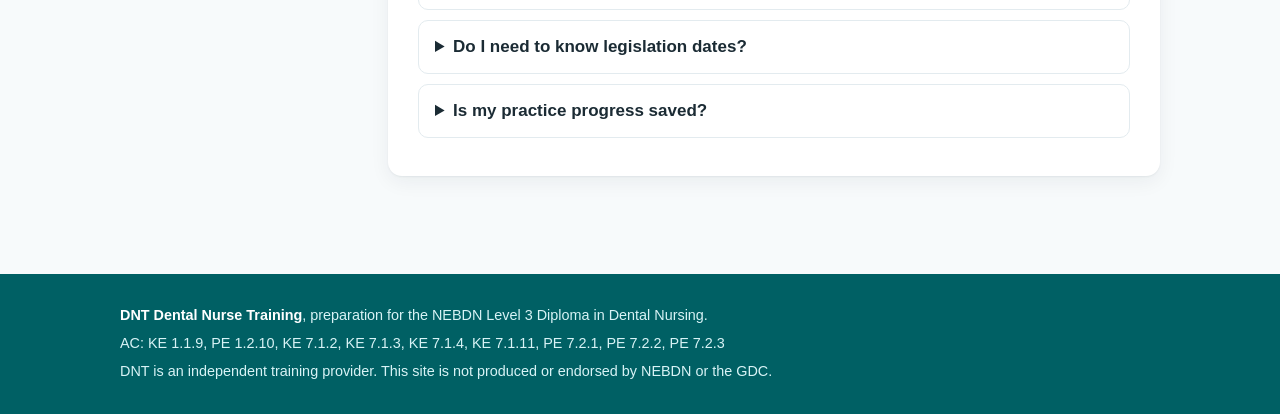
==== commit 2c23c980: "Add end-point practice scenarios for every unit and use official unit titles Ten new scenarios, one " ====
--- a/index.html
+++ b/index.html
@@ -103,7 +103,7 @@
     <ol class="steps">
       <li><strong>Portfolio of Evidence.</strong> Built up in PebblePad over at least six months. Your DNT Professional Discussions on safeguarding and Unit 7 are part of this.</li>
       <li><strong>Knowledge Test.</strong> 65 multiple choice questions in 90 minutes, taken online and marked by NEBDN. Try the <a href="knowledge.html">knowledge test practice</a>.</li>
-      <li><strong>Professional Discussion.</strong> The final assessment: 60 minutes with 10 minutes' reading time, online with an NEBDN assessor. NEBDN says it is based on the nine duties of the dental nurse and your work in practice.</li>
+      <li><strong>Professional Discussion.</strong> The final assessment: 60 minutes with 10 minutes' reading time, online with an NEBDN assessor. NEBDN says it is based on the nine duties of the dental nurse and your work in practice. Use the <a href="practice.html">End-point practice</a> scenarios to prepare.</li>
     </ol>
     <div class="info">Source: NEBDN Level 3 Diploma in Dental Nursing (RQF) qualification specification. Always check NEBDN's latest guidance before your assessment.</div>
   </section>
--- a/assets/style.css
+++ b/assets/style.css
@@ -148,6 +148,7 @@
 .card .btn { align-self: flex-start; margin-top: auto; }
 .card.scenario { border-top: 4px solid var(--teal); }
 .card.scenario.group-u7 { border-top-color: #26A69A; }
+.card.scenario.group-ep { border-top-color: var(--teal-deep); }
 .tags { display: flex; gap: 6px; flex-wrap: wrap; }
 .tag { font-size: 0.74rem; background: var(--teal-light); color: var(--teal-deep); padding: 3px 9px; border-radius: 999px; font-weight: bold; }
 .tag.done { background: #E8F5E9; color: var(--ok); }
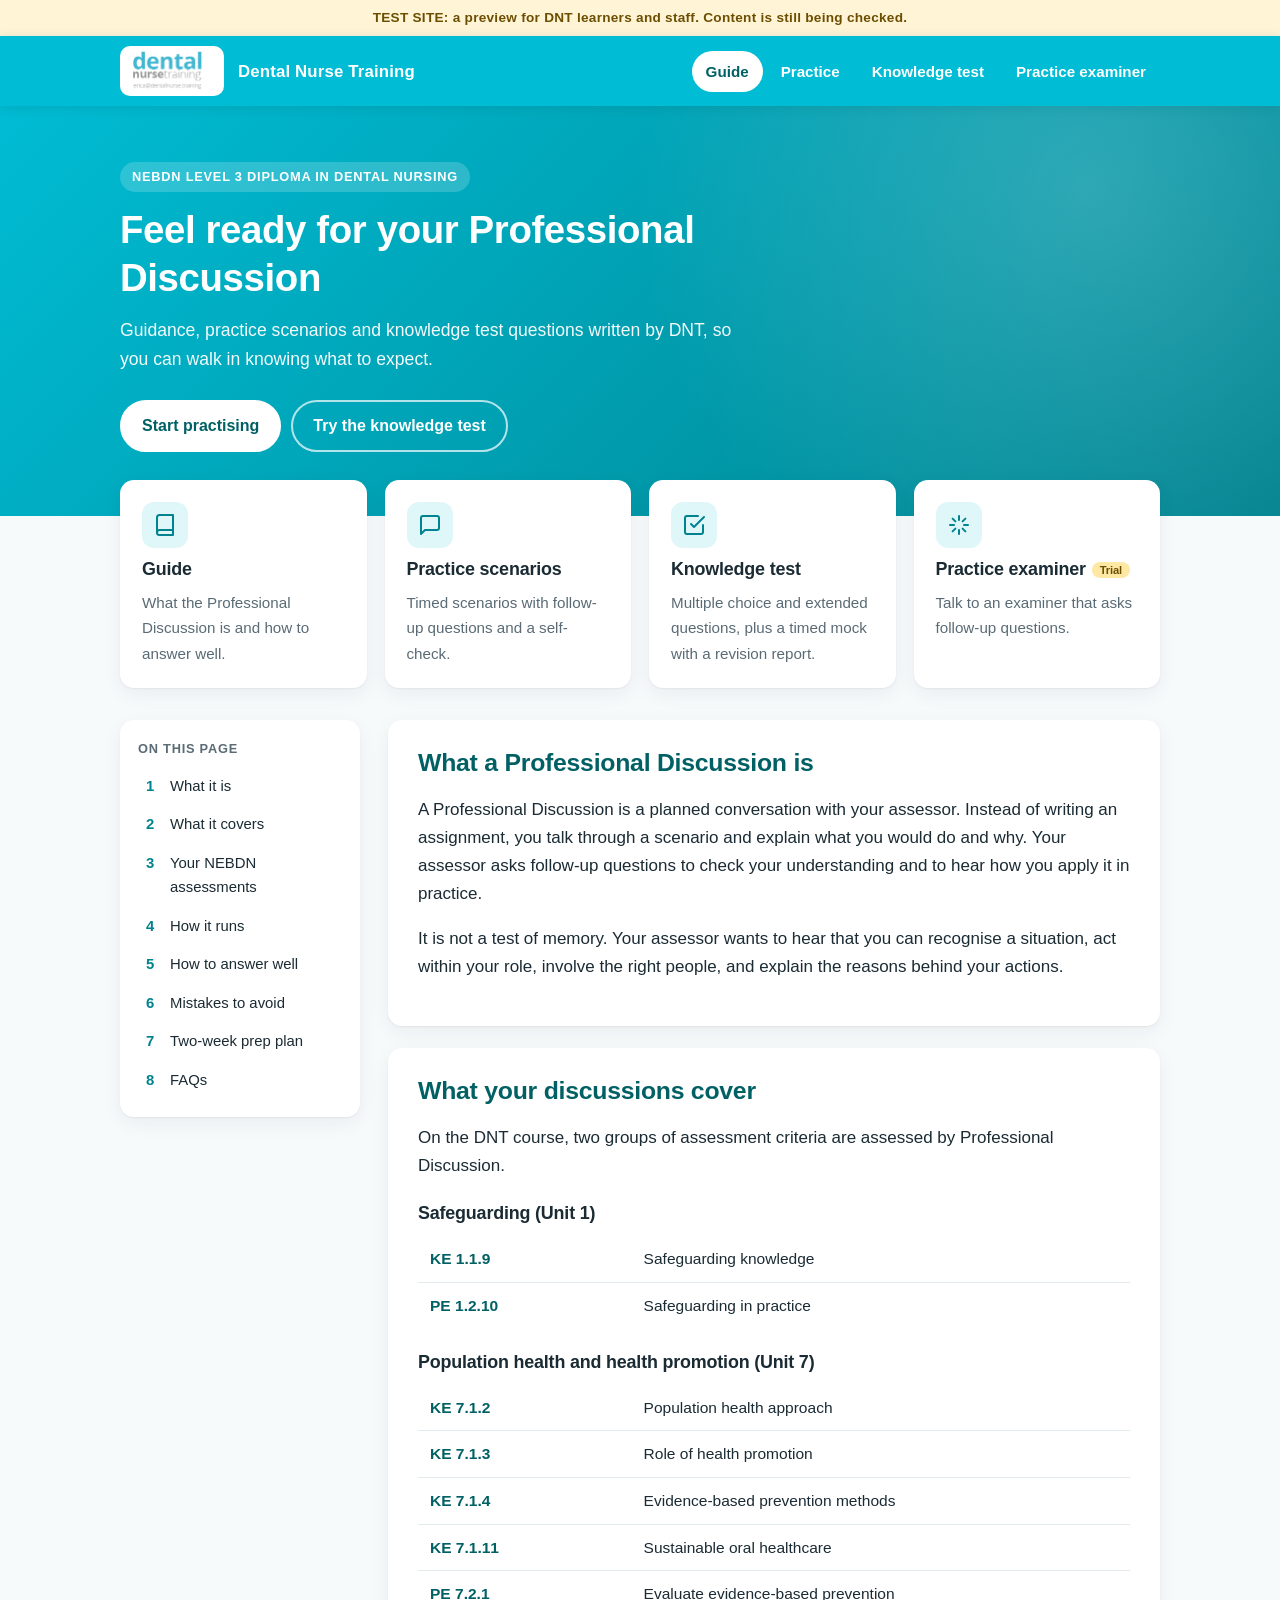
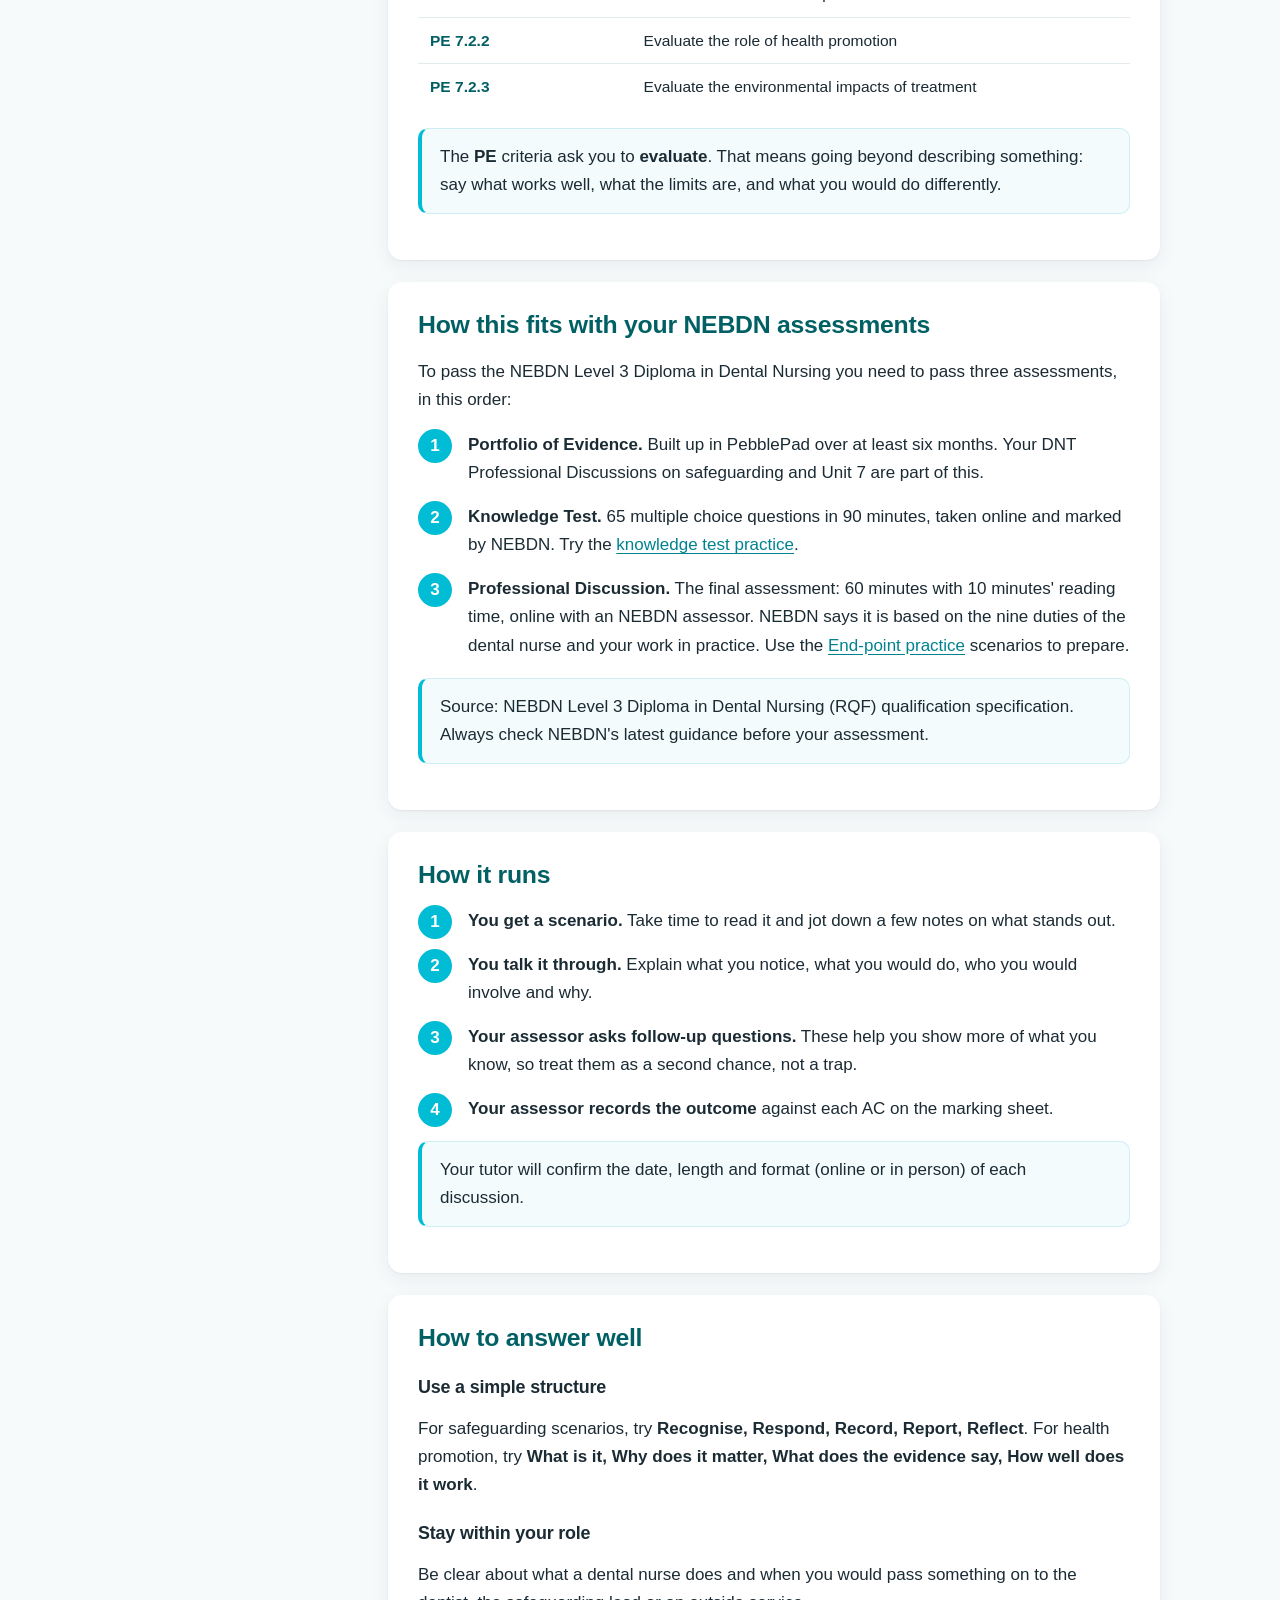
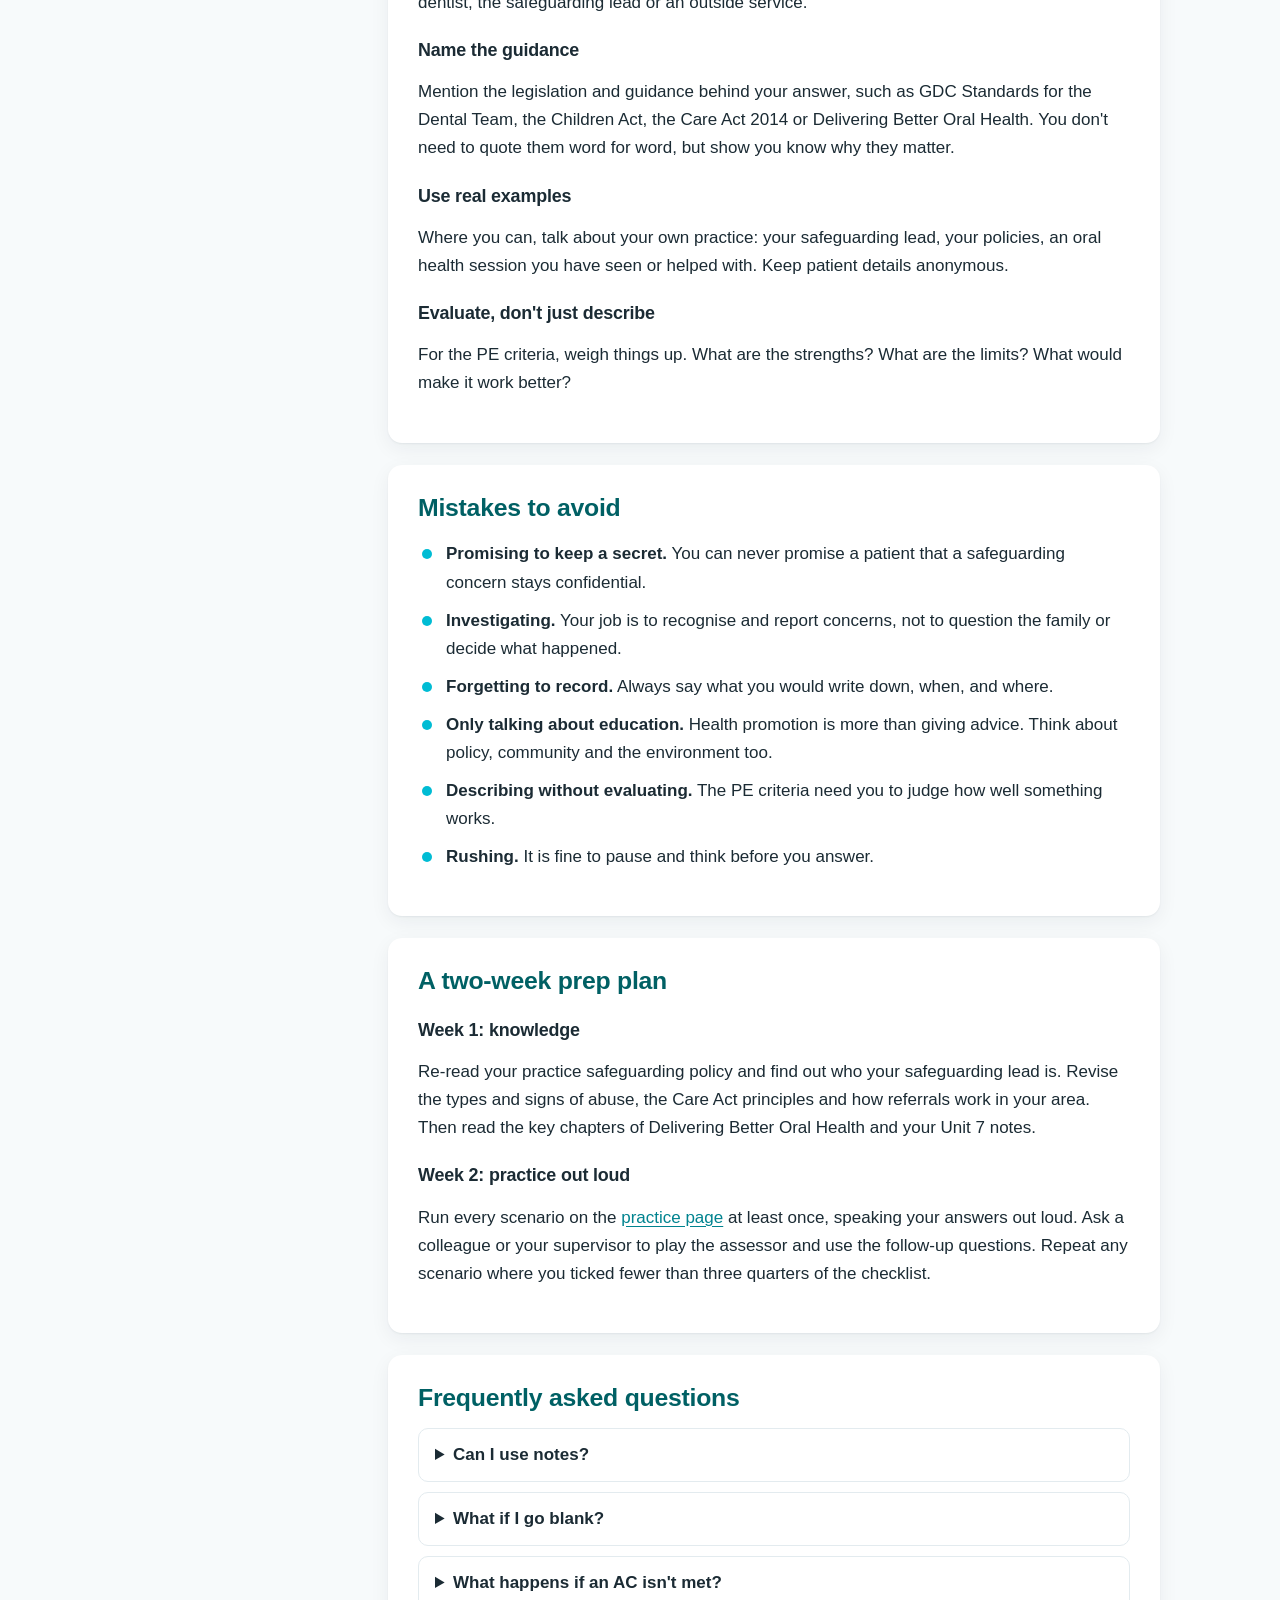
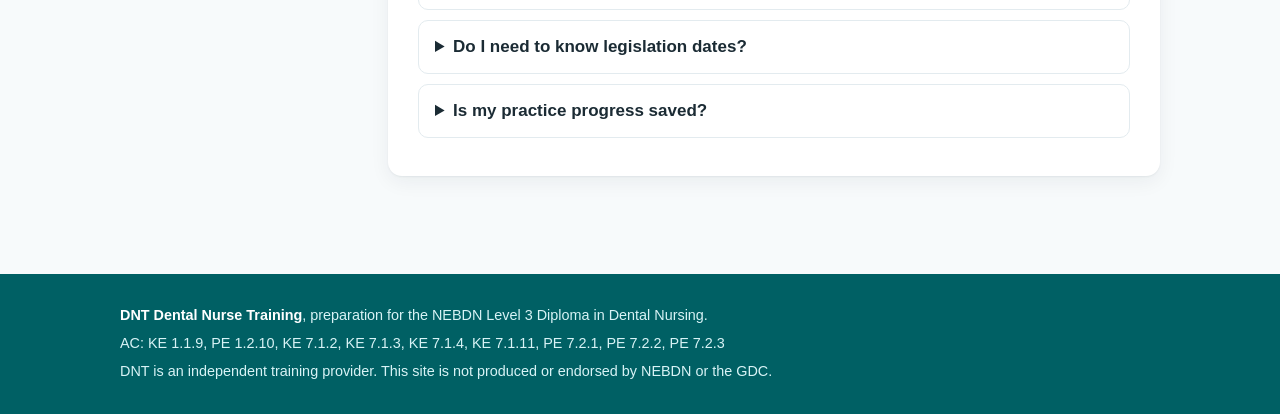
==== commit ac636e75: "Add trial practice examiner that talks and asks follow-up questions Replaces the AI assessor placeho" ====
--- a/index.html
+++ b/index.html
@@ -19,7 +19,7 @@
       <a href="index.html" aria-current="page">Guide</a>
       <a href="practice.html">Practice</a>
       <a href="knowledge.html">Knowledge test</a>
-      <a href="assessor.html">AI assessor</a>
+      <a href="assessor.html">Practice examiner</a>
     </nav>
   </div>
 </header>
@@ -51,8 +51,8 @@
       </a>
       <a class="card feature" href="assessor.html">
         <div class="icon"><svg viewBox="0 0 24 24" fill="none" stroke="currentColor" stroke-width="2" stroke-linecap="round" stroke-linejoin="round"><path d="M12 3v4M12 17v4M3 12h4M17 12h4M5.6 5.6l2.8 2.8M15.6 15.6l2.8 2.8M5.6 18.4l2.8-2.8M15.6 8.4l2.8-2.8"/></svg></div>
-        <h3>AI assessor<span class="soon">Coming soon</span></h3>
-        <p>Practise a discussion with an AI assessor.</p>
+        <h3>Practice examiner<span class="soon">Trial</span></h3>
+        <p>Talk to an examiner that asks follow-up questions.</p>
       </a>
   </div>
 </div>
--- a/assets/style.css
+++ b/assets/style.css
@@ -261,3 +261,17 @@
   .site-header, .site-nav, .btn, .filters, .test-banner { display: none !important; }
   .panel, .card { box-shadow: none; border: 1px solid var(--line); }
 }
+
+/* Practice examiner */
+.toggle { display: flex; gap: 10px; align-items: center; font-weight: bold; margin: 18px 0 4px; cursor: pointer; }
+.toggle input { width: 20px; height: 20px; accent-color: var(--teal-dark); }
+.examiner-q { background: var(--teal-wash); border-left: 4px solid var(--teal); border-radius: 12px; padding: 16px 20px; margin: 18px 0; }
+.examiner-q p { font-size: 1.15rem; margin: 6px 0 12px; }
+.answer-box { width: 100%; font-family: inherit; font-size: 1rem; padding: 12px 14px; border: 2px solid var(--line); border-radius: 12px; margin: 6px 0; resize: vertical; }
+.answer-box:focus { outline: none; border-color: var(--teal); }
+.btn.mic.live { background: var(--bad); border-color: var(--bad); }
+.convo { list-style: none; padding: 0; margin: 0; }
+.convo li { padding: 10px 14px; border-radius: 10px; margin: 8px 0; font-size: 0.95rem; }
+.convo li.ex { background: var(--teal-wash); }
+.convo li.me { background: #fff; border: 1px solid var(--line); }
+.convo strong { color: var(--teal-deep); }
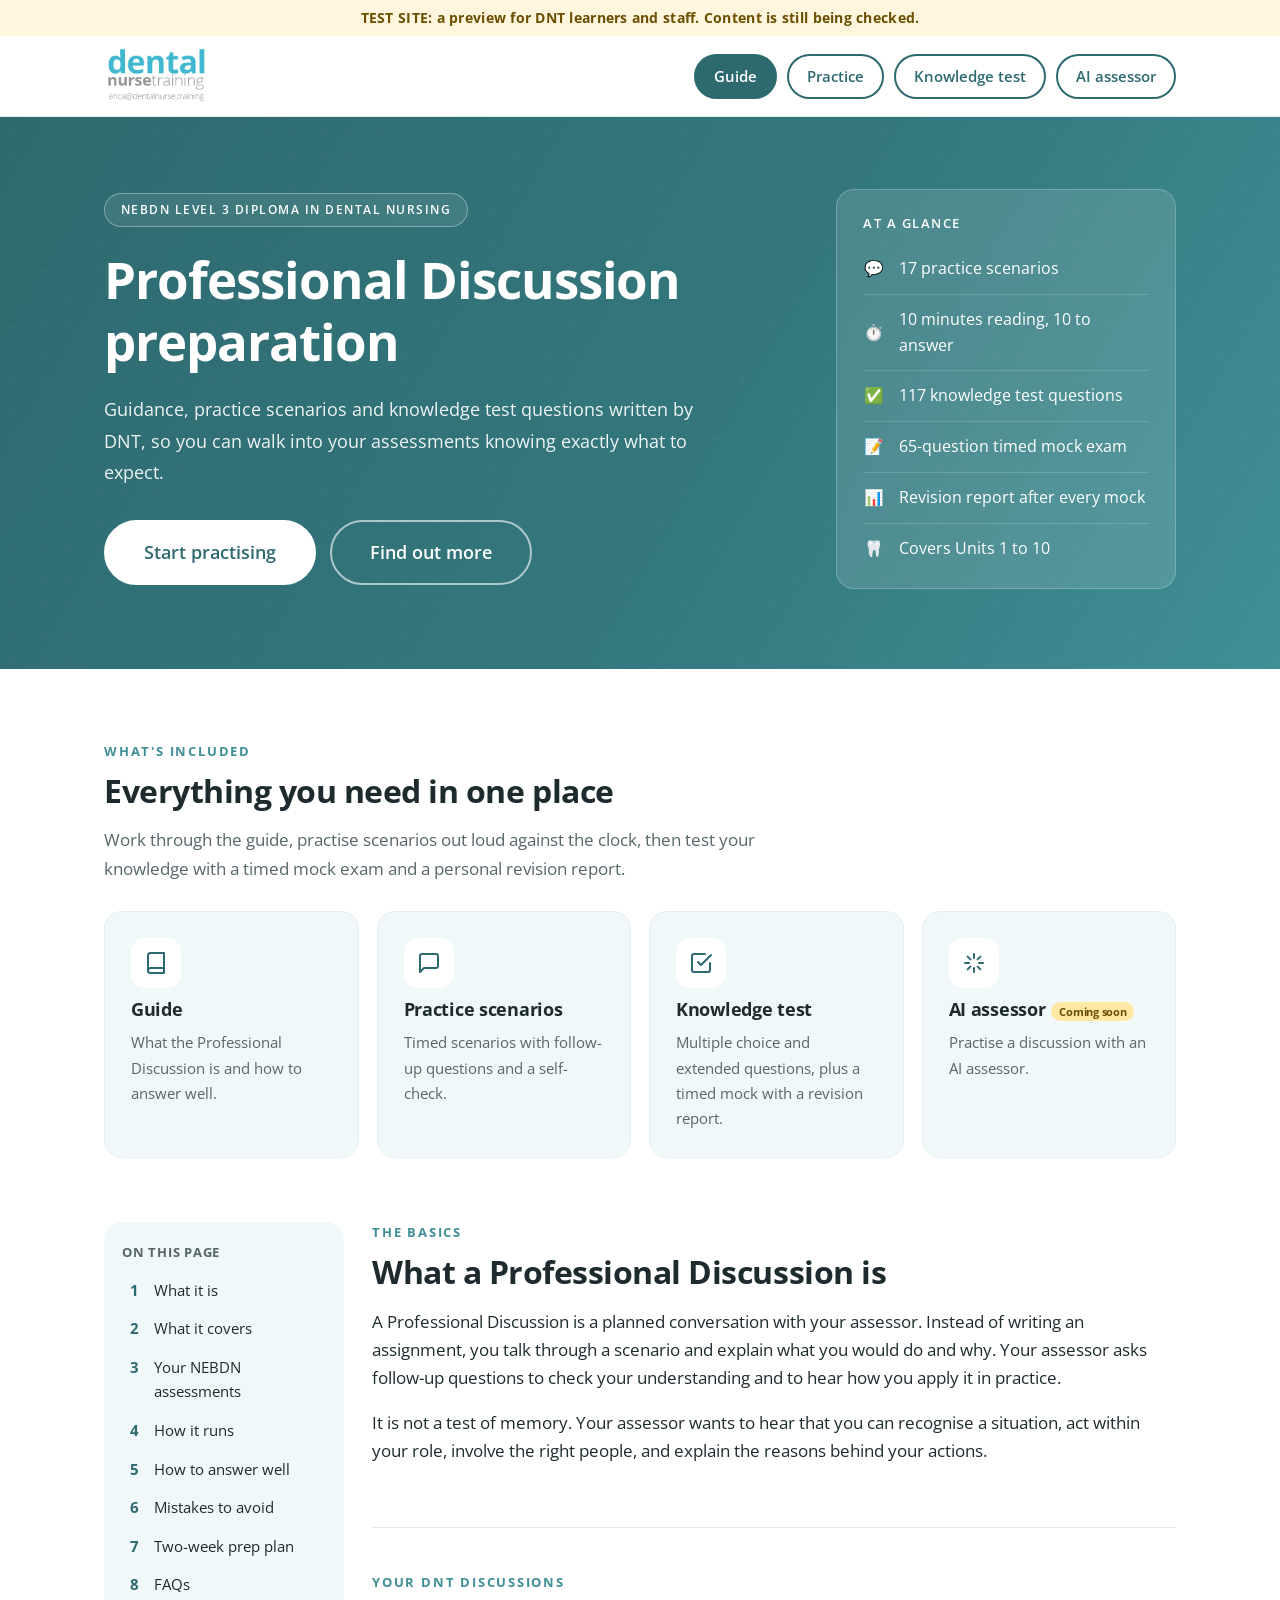
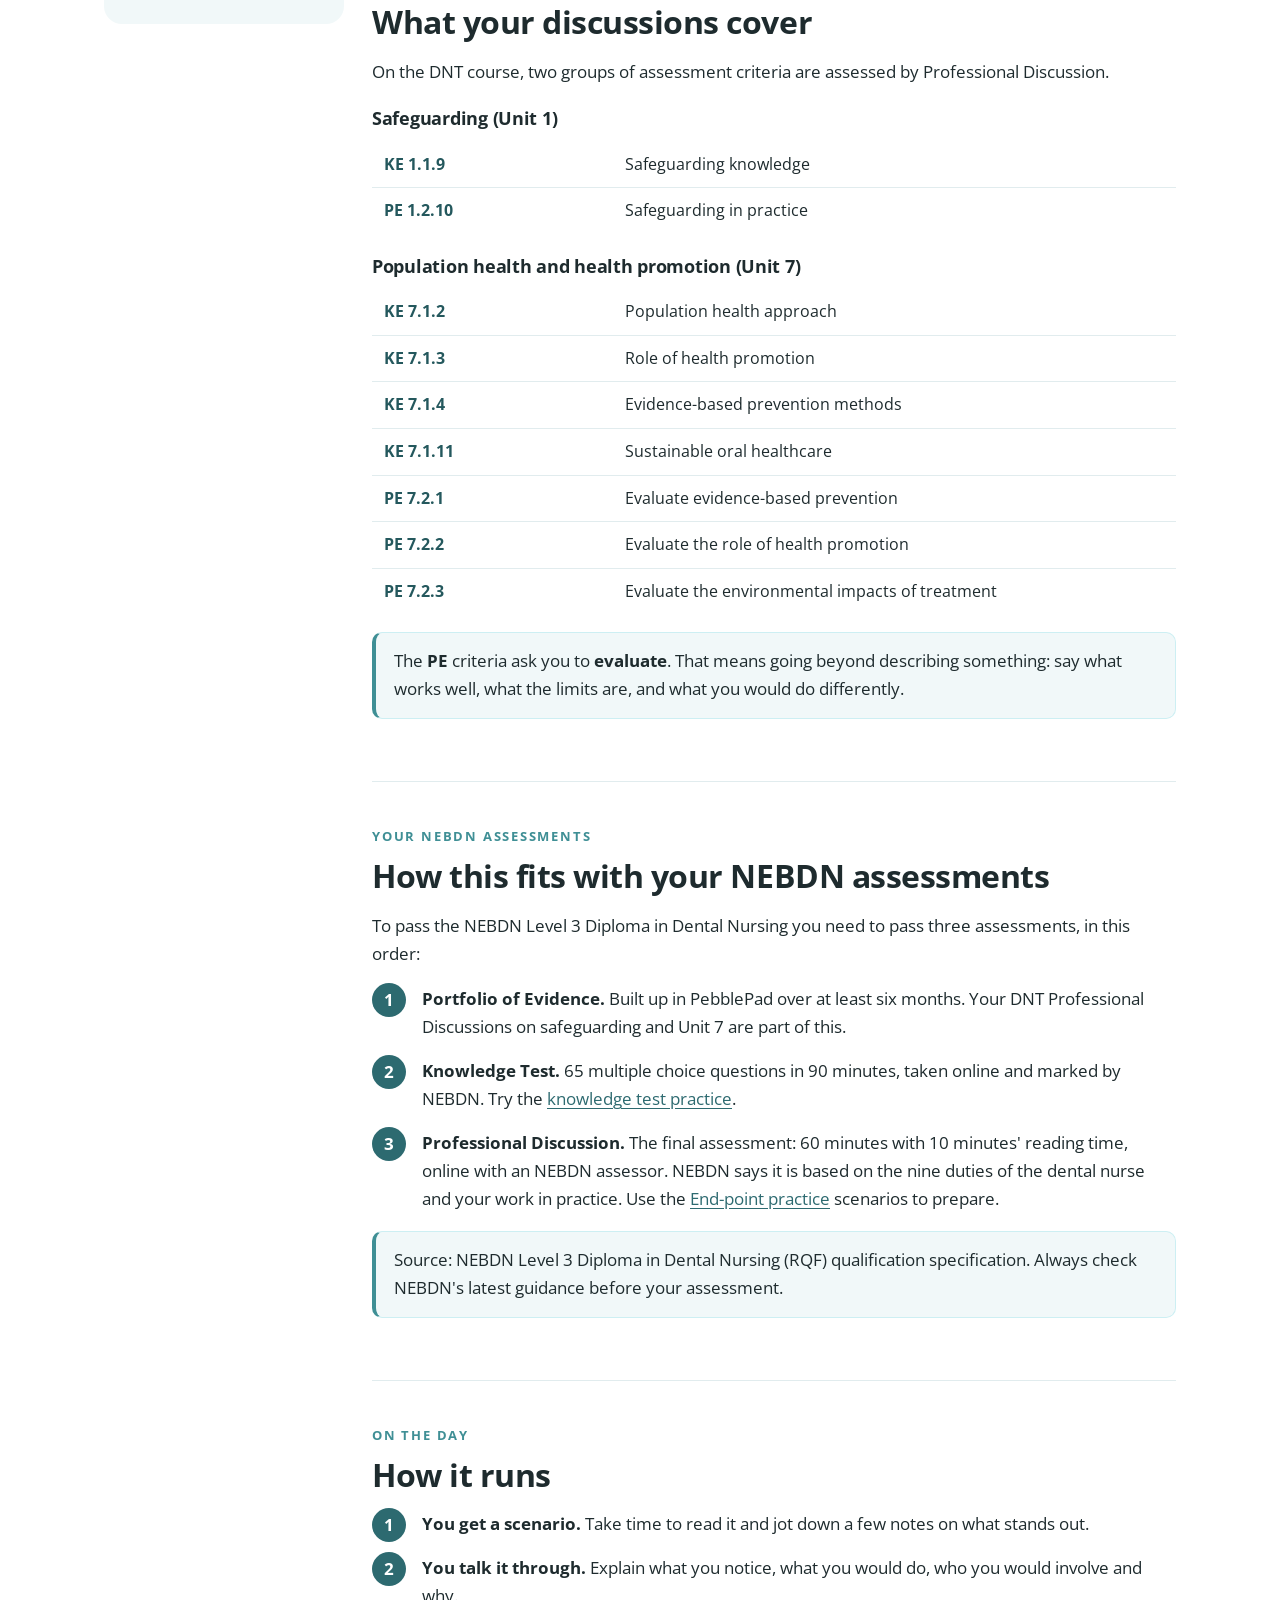
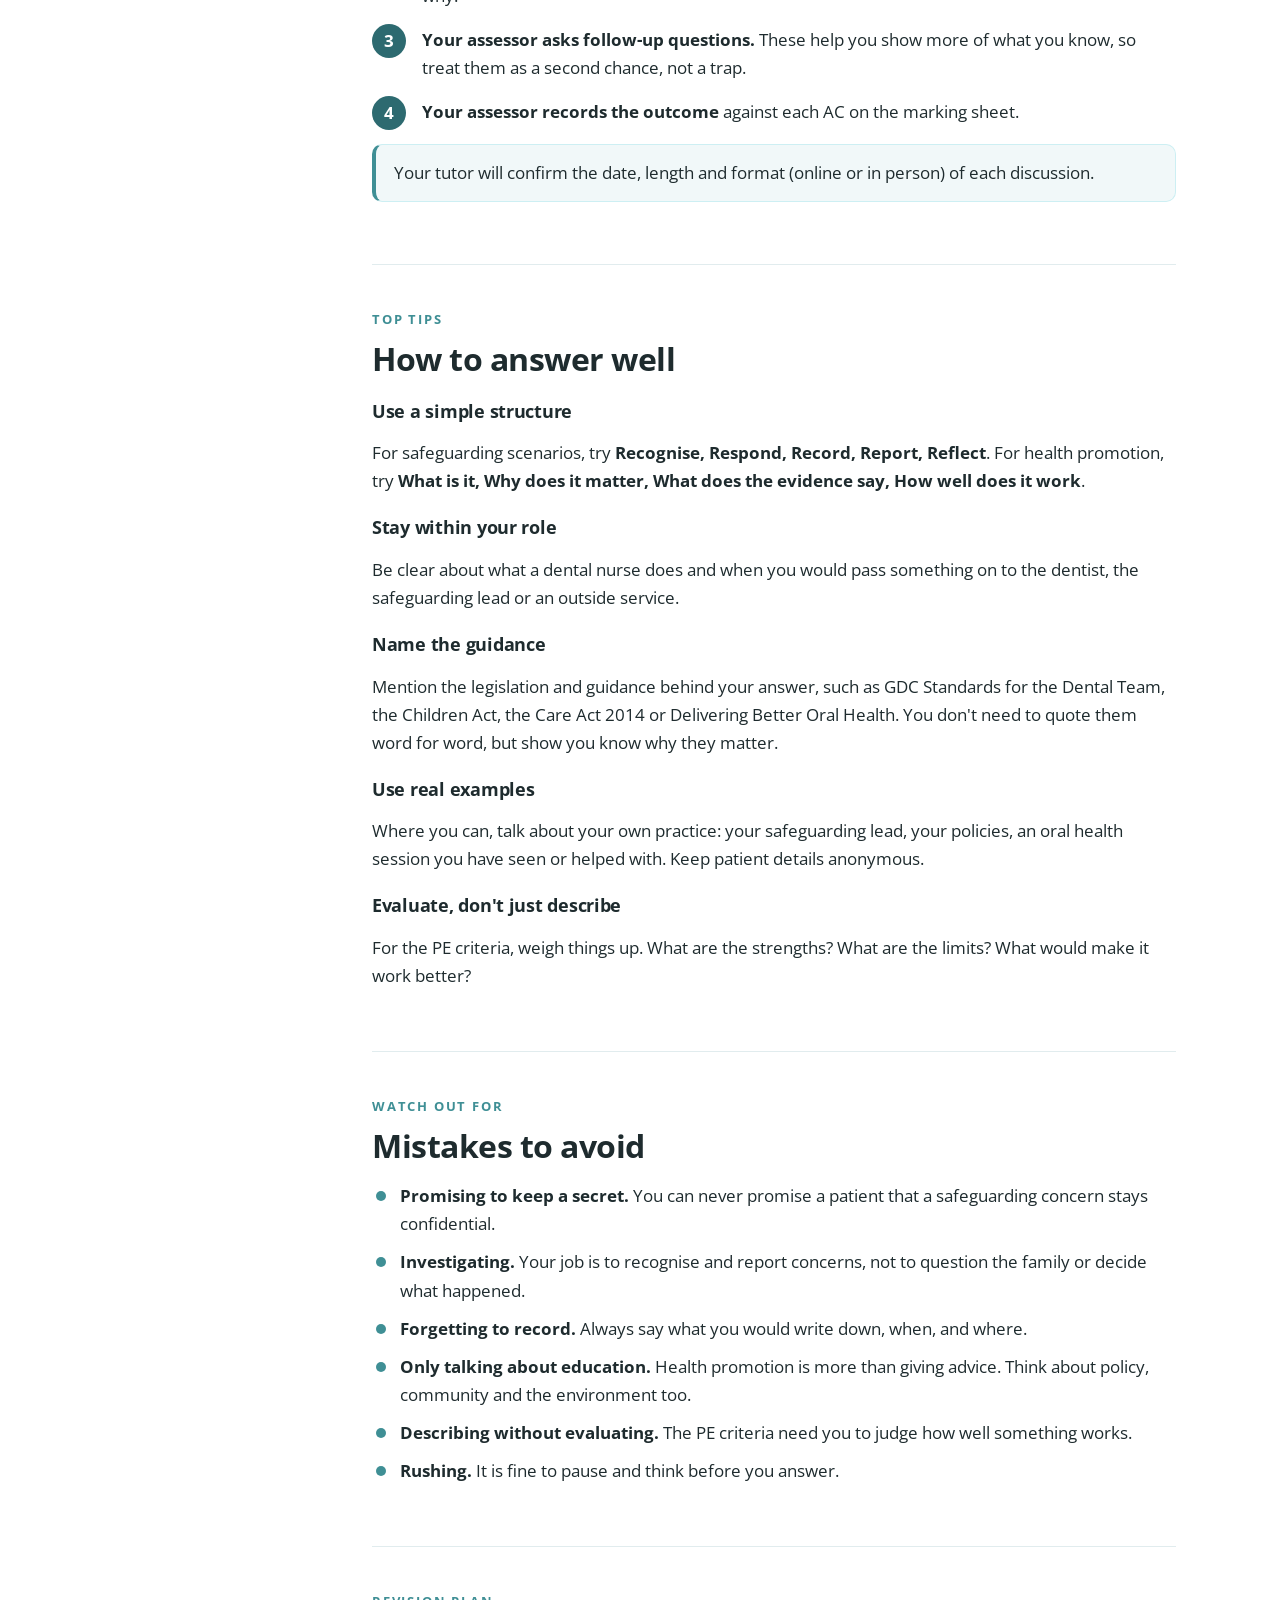
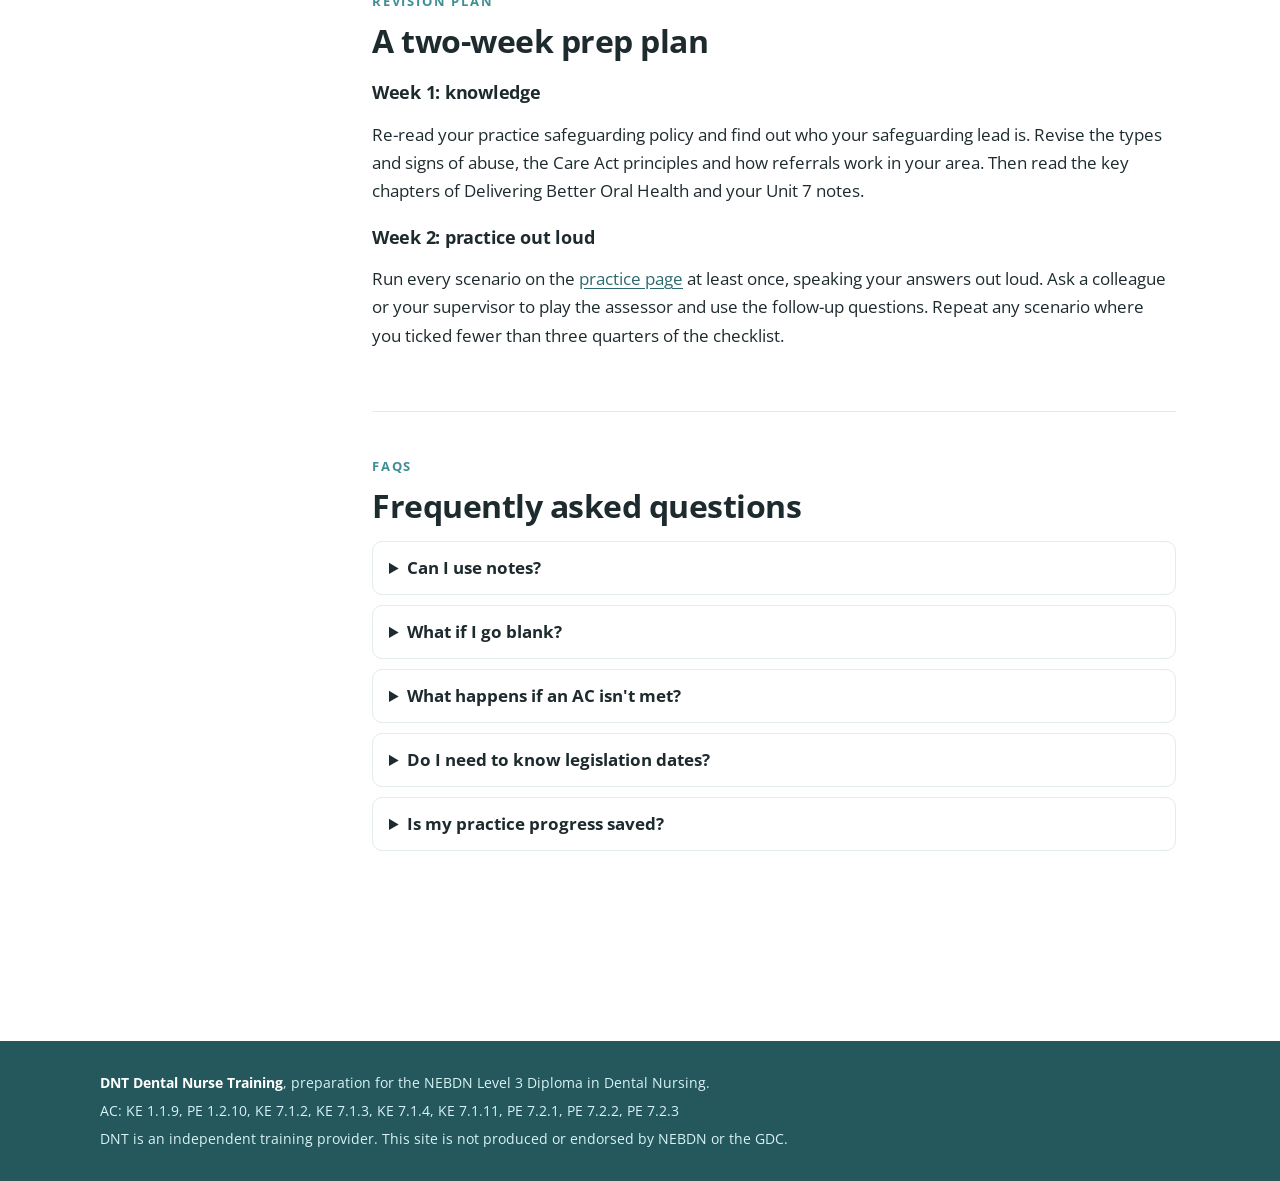
==== commit 76f7ac97: "Restyle site to match the DNT fluoride course design White header with pill buttons, dark teal gradi" ====
--- a/index.html
+++ b/index.html
@@ -19,20 +19,36 @@
       <a href="index.html" aria-current="page">Guide</a>
       <a href="practice.html">Practice</a>
       <a href="knowledge.html">Knowledge test</a>
-      <a href="assessor.html">Practice examiner</a>
+      <a href="assessor.html">AI assessor</a>
     </nav>
   </div>
 </header>
-<div class="hero"><div class="inner">
-  <span class="eyebrow">NEBDN Level 3 Diploma in Dental Nursing</span>
-  <h1>Feel ready for your Professional Discussion</h1>
-  <p>Guidance, practice scenarios and knowledge test questions written by DNT, so you can walk in knowing what to expect.</p>
-  <div class="btn-row">
-    <a class="btn light" href="practice.html">Start practising</a>
-    <a class="btn ghost" href="knowledge.html">Try the knowledge test</a>
+<div class="hero"><div class="inner"><div class="hero-grid">
+  <div>
+    <span class="eyebrow">NEBDN Level 3 Diploma in Dental Nursing</span>
+    <h1>Professional Discussion preparation</h1>
+    <p>Guidance, practice scenarios and knowledge test questions written by DNT, so you can walk into your assessments knowing exactly what to expect.</p>
+    <div class="btn-row">
+      <a class="btn light" href="practice.html">Start practising</a>
+      <a class="btn ghost" href="#what">Find out more</a>
+    </div>
   </div>
-</div></div>
+  <aside class="glance" aria-label="At a glance">
+    <h2>At a glance</h2>
+    <ul>
+      <li><span class="em">💬</span> 17 practice scenarios</li>
+      <li><span class="em">⏱️</span> 10 minutes reading, 10 to answer</li>
+      <li><span class="em">✅</span> 117 knowledge test questions</li>
+      <li><span class="em">📝</span> 65-question timed mock exam</li>
+      <li><span class="em">📊</span> Revision report after every mock</li>
+      <li><span class="em">🦷</span> Covers Units 1 to 10</li>
+    </ul>
+  </aside>
+</div></div></div>
 <div class="features">
+  <span class="label">What's included</span>
+  <h2>Everything you need in one place</h2>
+  <p class="lead" style="max-width:680px;margin:0 0 28px">Work through the guide, practise scenarios out loud against the clock, then test your knowledge with a timed mock exam and a personal revision report.</p>
   <div class="grid">
       <a class="card feature" href="index.html#what">
         <div class="icon"><svg viewBox="0 0 24 24" fill="none" stroke="currentColor" stroke-width="2" stroke-linecap="round" stroke-linejoin="round"><path d="M4 19.5A2.5 2.5 0 0 1 6.5 17H20"/><path d="M6.5 2H20v20H6.5A2.5 2.5 0 0 1 4 19.5v-15A2.5 2.5 0 0 1 6.5 2z"/></svg></div>
@@ -51,8 +67,8 @@
       </a>
       <a class="card feature" href="assessor.html">
         <div class="icon"><svg viewBox="0 0 24 24" fill="none" stroke="currentColor" stroke-width="2" stroke-linecap="round" stroke-linejoin="round"><path d="M12 3v4M12 17v4M3 12h4M17 12h4M5.6 5.6l2.8 2.8M15.6 15.6l2.8 2.8M5.6 18.4l2.8-2.8M15.6 8.4l2.8-2.8"/></svg></div>
-        <h3>Practice examiner<span class="soon">Trial</span></h3>
-        <p>Talk to an examiner that asks follow-up questions.</p>
+        <h3>AI assessor<span class="soon">Coming soon</span></h3>
+        <p>Practise a discussion with an AI assessor.</p>
       </a>
   </div>
 </div>
@@ -73,11 +89,13 @@
     </nav>
     <div>
   <section class="panel" id="what">
+    <span class="label">The basics</span>
     <h2>What a Professional Discussion is</h2>
     <p>A Professional Discussion is a planned conversation with your assessor. Instead of writing an assignment, you talk through a scenario and explain what you would do and why. Your assessor asks follow-up questions to check your understanding and to hear how you apply it in practice.</p>
     <p>It is not a test of memory. Your assessor wants to hear that you can recognise a situation, act within your role, involve the right people, and explain the reasons behind your actions.</p>
   </section>
   <section class="panel" id="acs">
+    <span class="label">Your DNT discussions</span>
     <h2>What your discussions cover</h2>
     <p>On the DNT course, two groups of assessment criteria are assessed by Professional Discussion.</p>
     <h3>Safeguarding (Unit 1)</h3>
@@ -98,6 +116,7 @@
     <div class="info">The <strong>PE</strong> criteria ask you to <strong>evaluate</strong>. That means going beyond describing something: say what works well, what the limits are, and what you would do differently.</div>
   </section>
   <section class="panel" id="nebdn">
+    <span class="label">Your NEBDN assessments</span>
     <h2>How this fits with your NEBDN assessments</h2>
     <p>To pass the NEBDN Level 3 Diploma in Dental Nursing you need to pass three assessments, in this order:</p>
     <ol class="steps">
@@ -108,6 +127,7 @@
     <div class="info">Source: NEBDN Level 3 Diploma in Dental Nursing (RQF) qualification specification. Always check NEBDN's latest guidance before your assessment.</div>
   </section>
   <section class="panel" id="how">
+    <span class="label">On the day</span>
     <h2>How it runs</h2>
     <ol class="steps">
       <li><strong>You get a scenario.</strong> Take time to read it and jot down a few notes on what stands out.</li>
@@ -118,6 +138,7 @@
     <div class="info">Your tutor will confirm the date, length and format (online or in person) of each discussion.</div>
   </section>
   <section class="panel" id="answer">
+    <span class="label">Top tips</span>
     <h2>How to answer well</h2>
     <h3>Use a simple structure</h3>
     <p>For safeguarding scenarios, try <strong>Recognise, Respond, Record, Report, Reflect</strong>. For health promotion, try <strong>What is it, Why does it matter, What does the evidence say, How well does it work</strong>.</p>
@@ -131,6 +152,7 @@
     <p>For the PE criteria, weigh things up. What are the strengths? What are the limits? What would make it work better?</p>
   </section>
   <section class="panel" id="mistakes">
+    <span class="label">Watch out for</span>
     <h2>Mistakes to avoid</h2>
     <ul class="ticks">
       <li><strong>Promising to keep a secret.</strong> You can never promise a patient that a safeguarding concern stays confidential.</li>
@@ -142,6 +164,7 @@
     </ul>
   </section>
   <section class="panel" id="plan">
+    <span class="label">Revision plan</span>
     <h2>A two-week prep plan</h2>
     <h3>Week 1: knowledge</h3>
     <p>Re-read your practice safeguarding policy and find out who your safeguarding lead is. Revise the types and signs of abuse, the Care Act principles and how referrals work in your area. Then read the key chapters of Delivering Better Oral Health and your Unit 7 notes.</p>
@@ -149,6 +172,7 @@
     <p>Run every scenario on the <a href="practice.html">practice page</a> at least once, speaking your answers out loud. Ask a colleague or your supervisor to play the assessor and use the follow-up questions. Repeat any scenario where you ticked fewer than three quarters of the checklist.</p>
   </section>
   <section class="panel" id="faq">
+    <span class="label">FAQs</span>
     <h2>Frequently asked questions</h2>
     <details><summary>Can I use notes?</summary><p>Check with your tutor before your discussion. Practise without notes so you are ready either way.</p></details>
     <details><summary>What if I go blank?</summary><p>Say so and ask for a moment. You can also ask the assessor to repeat or rephrase the question.</p></details>
--- a/assets/style.css
+++ b/assets/style.css
@@ -1,25 +1,26 @@
+@import url("https://fonts.googleapis.com/css2?family=Open+Sans:wght@400;600;700&display=swap");
 :root {
-  --teal: #00BCD4;
-  --teal-dark: #00838F;
-  --teal-deep: #006064;
-  --teal-light: #E0F7FA;
-  --teal-wash: #F3FBFC;
-  --ink: #1B2B34;
-  --muted: #5A6B75;
-  --line: #E3EBEF;
-  --bg: #F7FAFB;
+  --teal: #3F8F95;
+  --teal-dark: #2D6A70;
+  --teal-deep: #24585D;
+  --teal-light: #E6F2F3;
+  --teal-wash: #F1F8F9;
+  --ink: #1E2B2E;
+  --muted: #56666A;
+  --line: #E1ECEE;
+  --bg: #FFFFFF;
   --card: #FFFFFF;
   --ok: #2E7D32;
   --bad: #C62828;
-  --shadow: 0 1px 2px rgba(16, 42, 55, 0.06), 0 6px 20px rgba(16, 42, 55, 0.06);
-  --shadow-hover: 0 2px 4px rgba(16, 42, 55, 0.08), 0 12px 28px rgba(16, 42, 55, 0.12);
-  --radius: 14px;
+  --shadow: none;
+  --shadow-hover: 0 8px 24px rgba(36, 88, 93, 0.12);
+  --radius: 18px;
 }
 * { box-sizing: border-box; }
 html { scroll-behavior: smooth; }
 body {
   margin: 0;
-  font-family: Arial, Helvetica, sans-serif;
+  font-family: "Open Sans", Arial, Helvetica, sans-serif;
   color: var(--ink);
   background: var(--bg);
   line-height: 1.65;
@@ -28,95 +29,106 @@
 }
 a { color: var(--teal-dark); text-underline-offset: 3px; }
 img { max-width: 100%; }
-h1, h2, h3 { line-height: 1.25; letter-spacing: -0.01em; }
-.wrap { max-width: 1080px; margin: 0 auto; padding: 0 20px; }
+h1, h2, h3 { line-height: 1.2; letter-spacing: -0.015em; font-weight: 700; }
+.wrap { max-width: 1120px; margin: 0 auto; padding: 0 20px; }
 
 /* Test banner */
 .test-banner {
-  background: #FFF4D6; color: #6B4E00; text-align: center;
+  background: #FFF6DD; color: #6B4E00; text-align: center;
   font-size: 0.85rem; font-weight: bold; padding: 7px 16px; letter-spacing: 0.02em;
 }
 
 /* Header */
 .site-header {
-  background: var(--teal); color: #fff; position: sticky; top: 0; z-index: 10;
-  box-shadow: 0 2px 10px rgba(0, 96, 100, 0.18);
+  background: #fff; color: var(--ink); position: sticky; top: 0; z-index: 10;
+  border-bottom: 1px solid var(--line);
 }
 .site-header .inner {
-  max-width: 1080px; margin: 0 auto; padding: 10px 20px;
+  max-width: 1120px; margin: 0 auto; padding: 12px 24px;
   display: flex; align-items: center; gap: 14px; flex-wrap: wrap;
 }
-.logo-box { background: #fff; border-radius: 10px; padding: 5px 10px; display: inline-flex; }
-.logo-box img { height: 40px; width: auto; display: block; }
-.brand { font-weight: bold; font-size: 1.05rem; letter-spacing: 0.01em; }
-.site-nav { margin-left: auto; display: flex; gap: 4px; flex-wrap: wrap; }
+.logo-box { background: transparent; padding: 0; display: inline-flex; }
+.logo-box img { height: 56px; width: auto; display: block; }
+.brand { position: absolute; left: -9999px; }
+.site-nav { margin-left: auto; display: flex; gap: 10px; flex-wrap: wrap; }
 .site-nav a {
-  color: #fff; text-decoration: none; font-weight: bold; font-size: 0.95rem;
-  padding: 8px 14px; border-radius: 999px; transition: background 0.15s;
-}
-.site-nav a:hover { background: rgba(255, 255, 255, 0.18); }
-.site-nav a[aria-current="page"] { background: #fff; color: var(--teal-deep); }
+  color: var(--teal-dark); text-decoration: none; font-weight: 600; font-size: 0.95rem;
+  padding: 8px 18px; border-radius: 999px; border: 2px solid var(--teal-dark);
+  transition: background 0.15s, color 0.15s;
+}
+.site-nav a:hover { background: var(--teal-wash); }
+.site-nav a[aria-current="page"] { background: var(--teal-dark); color: #fff; }
 
 /* Hero */
 .hero {
   background:
-    radial-gradient(circle at 85% 20%, rgba(255,255,255,0.18) 0, rgba(255,255,255,0) 40%),
-    linear-gradient(135deg, var(--teal) 0%, var(--teal-dark) 100%);
+    radial-gradient(rgba(255,255,255,0.06) 1px, transparent 1px) 0 0 / 28px 28px,
+    linear-gradient(120deg, #2D6A70 0%, #33777D 55%, #3F8F95 100%);
   color: #fff;
 }
-.hero .inner { max-width: 1080px; margin: 0 auto; padding: 56px 20px 64px; }
+.hero .inner { max-width: 1120px; margin: 0 auto; padding: 72px 24px 80px; }
+.hero-grid { display: grid; grid-template-columns: 1fr 340px; gap: 48px; align-items: center; }
 .hero .eyebrow {
-  display: inline-block; background: rgba(255,255,255,0.18); padding: 4px 12px; border-radius: 999px;
-  font-size: 0.8rem; font-weight: bold; letter-spacing: 0.06em; text-transform: uppercase; margin-bottom: 14px;
-}
-.hero h1 { margin: 0 0 14px; font-size: 2.4rem; max-width: 760px; }
-.hero p { margin: 0 0 26px; max-width: 640px; font-size: 1.1rem; opacity: 0.95; }
-.hero.small .inner { padding: 36px 20px 40px; }
-.hero.small h1 { font-size: 2rem; }
+  display: inline-block; border: 1px solid rgba(255,255,255,0.35); background: rgba(255,255,255,0.08);
+  padding: 6px 16px; border-radius: 999px; font-size: 0.78rem; font-weight: 600;
+  letter-spacing: 0.12em; text-transform: uppercase; margin-bottom: 22px;
+}
+.hero h1 { margin: 0 0 22px; font-size: 3.2rem; max-width: 680px; letter-spacing: -0.02em; }
+.hero p { margin: 0 0 32px; max-width: 600px; font-size: 1.12rem; line-height: 1.75; opacity: 0.92; }
+.hero.small .inner { padding: 52px 24px 56px; }
+.hero.small h1 { font-size: 2.4rem; margin-bottom: 12px; }
 .hero.small p { margin-bottom: 0; }
+.glance {
+  background: rgba(255,255,255,0.12); border: 1px solid rgba(255,255,255,0.22);
+  border-radius: 18px; padding: 26px 26px 14px;
+}
+.glance h2 { color: #fff; font-size: 0.8rem; letter-spacing: 0.12em; text-transform: uppercase; font-weight: 600; margin: 0 0 12px; }
+.glance ul { list-style: none; margin: 0; padding: 0; }
+.glance li { display: flex; gap: 14px; align-items: center; padding: 12px 0; border-bottom: 1px solid rgba(255,255,255,0.15); font-size: 0.98rem; }
+.glance li:last-child { border-bottom: 0; }
+.glance .em { width: 22px; text-align: center; flex: none; }
 
 .btn {
   display: inline-flex; align-items: center; gap: 8px;
   background: var(--teal-dark); color: #fff; border: 2px solid var(--teal-dark);
-  padding: 11px 20px; border-radius: 999px; font-weight: bold; font-size: 1rem;
+  padding: 11px 24px; border-radius: 999px; font-weight: 600; font-size: 1rem;
   text-decoration: none; cursor: pointer; font-family: inherit; transition: transform 0.1s, box-shadow 0.15s, background 0.15s;
 }
-.btn:hover { box-shadow: 0 4px 14px rgba(0, 96, 100, 0.25); transform: translateY(-1px); }
+.btn:hover { box-shadow: 0 6px 18px rgba(36, 88, 93, 0.22); transform: translateY(-1px); }
 .btn:disabled { opacity: 0.5; cursor: default; transform: none; box-shadow: none; }
 .btn.secondary { background: #fff; color: var(--teal-dark); }
-.btn.light { background: #fff; color: var(--teal-deep); border-color: #fff; }
-.btn.ghost { background: transparent; color: #fff; border-color: rgba(255,255,255,0.7); }
-.btn.small { padding: 7px 14px; font-size: 0.9rem; }
-.btn-row { display: flex; gap: 10px; flex-wrap: wrap; }
+.btn.light { background: #fff; color: var(--teal-dark); border-color: #fff; padding: 16px 38px; font-size: 1.1rem; }
+.btn.ghost { background: transparent; color: #fff; border-color: rgba(255,255,255,0.6); padding: 16px 38px; font-size: 1.1rem; }
+.btn.small { padding: 8px 18px; font-size: 0.92rem; }
+.btn-row { display: flex; gap: 14px; flex-wrap: wrap; }
 
 /* Feature cards overlapping hero */
-.features { max-width: 1080px; margin: -36px auto 0; padding: 0 20px; position: relative; }
+.features { max-width: 1120px; margin: 0 auto; padding: 72px 24px 8px; }
 .features .grid { grid-template-columns: repeat(auto-fit, minmax(230px, 1fr)); }
 .feature { text-decoration: none; color: inherit; transition: transform 0.15s, box-shadow 0.15s; }
 .feature:hover { transform: translateY(-3px); box-shadow: var(--shadow-hover); }
 .icon {
-  width: 46px; height: 46px; border-radius: 12px; background: var(--teal-light); color: var(--teal-dark);
+  width: 50px; height: 50px; border-radius: 14px; background: #fff; color: var(--teal-dark);
   display: flex; align-items: center; justify-content: center; flex: none;
 }
 .icon svg { width: 24px; height: 24px; }
 .soon { font-size: 0.7rem; background: #FFE8A3; color: #6B4E00; padding: 2px 8px; border-radius: 999px; font-weight: bold; margin-left: 6px; vertical-align: middle; }
 
 /* Layout */
-main { max-width: 1080px; margin: 0 auto; padding: 32px 20px 56px; }
+main { max-width: 1120px; margin: 0 auto; padding: 56px 24px 72px; }
 section { padding: 28px 0; }
-.panel {
-  background: var(--card); border-radius: var(--radius); box-shadow: var(--shadow);
-  padding: 28px 30px; margin: 0 0 22px;
-}
+.panel { background: transparent; padding: 0 0 44px; margin: 0 0 44px; border-bottom: 1px solid var(--line); }
+.panel:last-child { border-bottom: 0; }
+.label { display: block; color: var(--teal); font-size: 0.8rem; font-weight: 700; letter-spacing: 0.14em; text-transform: uppercase; margin: 0 0 10px; }
 .panel > h2:first-child, .panel > h1:first-child { margin-top: 0; }
-h2 { font-size: 1.55rem; margin: 0 0 14px; color: var(--teal-deep); }
+h2 { font-size: 2rem; margin: 0 0 16px; color: var(--ink); }
 h3 { font-size: 1.12rem; margin: 22px 0 8px; }
 .lead { font-size: 1.08rem; color: var(--muted); }
 
 .guide-layout { display: grid; grid-template-columns: 240px 1fr; gap: 28px; align-items: start; }
 .toc {
-  position: sticky; top: 90px; background: var(--card); border-radius: var(--radius); box-shadow: var(--shadow);
-  padding: 18px 18px;
+  position: sticky; top: 96px; background: var(--teal-wash); border-radius: var(--radius);
+  padding: 20px 18px;
 }
 .toc strong { display: block; font-size: 0.8rem; text-transform: uppercase; letter-spacing: 0.06em; color: var(--muted); margin-bottom: 8px; }
 .toc ol { margin: 0; padding: 0; list-style: none; counter-reset: t; }
@@ -125,7 +137,7 @@
   display: flex; gap: 10px; padding: 7px 8px; border-radius: 8px; text-decoration: none; color: var(--ink); font-size: 0.93rem;
 }
 .toc a::before { content: counter(t); color: var(--teal-dark); font-weight: bold; min-width: 14px; }
-.toc a:hover { background: var(--teal-wash); }
+.toc a:hover { background: #fff; }
 
 .info {
   background: var(--teal-wash); border: 1px solid #CDEFF3; border-left: 4px solid var(--teal);
@@ -140,17 +152,19 @@
 
 .grid { display: grid; grid-template-columns: repeat(auto-fill, minmax(280px, 1fr)); gap: 18px; }
 .card {
-  background: var(--card); border: 0; border-radius: var(--radius); box-shadow: var(--shadow);
-  padding: 22px; display: flex; flex-direction: column; gap: 10px;
-}
-.card h3 { margin: 0; font-size: 1.12rem; }
+  background: var(--teal-wash); border: 1px solid #E3EFF0; border-radius: var(--radius);
+  padding: 26px; display: flex; flex-direction: column; gap: 10px;
+}
+.card h3 { margin: 0; font-size: 1.15rem; }
 .card p { margin: 0; color: var(--muted); font-size: 0.95rem; }
 .card .btn { align-self: flex-start; margin-top: auto; }
 .card.scenario { border-top: 4px solid var(--teal); }
-.card.scenario.group-u7 { border-top-color: #26A69A; }
+.card.scenario, .card.scenario:hover { transition: box-shadow 0.15s; }
+.card.scenario:hover, .feature:hover { box-shadow: var(--shadow-hover); }
+.card.scenario.group-u7 { border-top-color: #6FB3B8; }
 .card.scenario.group-ep { border-top-color: var(--teal-deep); }
 .tags { display: flex; gap: 6px; flex-wrap: wrap; }
-.tag { font-size: 0.74rem; background: var(--teal-light); color: var(--teal-deep); padding: 3px 9px; border-radius: 999px; font-weight: bold; }
+.tag { font-size: 0.74rem; background: #fff; border: 1px solid #D3E6E8; color: var(--teal-deep); padding: 3px 9px; border-radius: 999px; font-weight: bold; }
 .tag.done { background: #E8F5E9; color: var(--ok); }
 
 details { background: var(--card); border: 1px solid var(--line); border-radius: 10px; padding: 12px 16px; margin: 10px 0; }
@@ -161,7 +175,7 @@
 .steps li { counter-increment: s; position: relative; padding-left: 50px; margin: 16px 0; }
 .steps li::before {
   content: counter(s); position: absolute; left: 0; top: -2px; width: 34px; height: 34px;
-  border-radius: 50%; background: var(--teal); color: #fff; font-weight: bold;
+  border-radius: 50%; background: var(--teal-dark); color: #fff; font-weight: bold;
   display: flex; align-items: center; justify-content: center;
 }
 ul.ticks { list-style: none; padding: 0; }
@@ -174,9 +188,10 @@
   font-family: inherit; font-size: 0.93rem; padding: 8px 16px; border-radius: 999px; font-weight: bold;
   border: 2px solid var(--line); background: #fff; color: var(--ink); cursor: pointer;
 }
+.filters button { border-color: var(--teal-dark); color: var(--teal-dark); }
 .filters button[aria-pressed="true"] { background: var(--teal-dark); border-color: var(--teal-dark); color: #fff; }
 
-.runner { background: var(--card); border-radius: var(--radius); box-shadow: var(--shadow); padding: 28px 30px; }
+.runner { background: #fff; border: 1px solid var(--line); border-radius: var(--radius); padding: 32px 34px; }
 .runner[hidden] { display: none; }
 .runner h2 { margin-top: 16px; }
 .phase-label { text-transform: uppercase; letter-spacing: 0.06em; font-size: 0.8rem; font-weight: bold; color: var(--teal-dark); }
@@ -230,30 +245,36 @@
 .review-item p { margin: 4px 0; }
 .review-item .ok { color: var(--ok); font-weight: bold; }
 .review-item .no { color: var(--bad); font-weight: bold; }
-.score-big { font-size: 3rem; font-weight: bold; color: var(--teal-deep); line-height: 1; margin: 6px 0; }
+.score-big { font-size: 3.4rem; font-weight: bold; color: var(--teal-deep); line-height: 1; margin: 6px 0; }
 
 /* Footer */
-.site-footer { background: var(--teal-deep); color: #D8F3F6; font-size: 0.9rem; margin-top: 20px; }
-.site-footer .inner { max-width: 1080px; margin: 0 auto; padding: 26px 20px; }
+.site-footer { background: #24585D; color: #D8F3F6; font-size: 0.9rem; margin-top: 20px; }
+.site-footer .inner { max-width: 1120px; margin: 0 auto; padding: 26px 20px; }
 .site-footer p { margin: 4px 0; }
 .site-footer strong { color: #fff; }
 
-@media (max-width: 820px) {
+@media (max-width: 900px) {
   .guide-layout { grid-template-columns: 1fr; }
   .toc { position: static; }
+  .hero-grid { grid-template-columns: 1fr; gap: 32px; }
+  .hero h1 { font-size: 2.5rem; }
 }
 @media (max-width: 640px) {
   body { font-size: 16px; }
-  .hero .inner { padding: 36px 16px 56px; }
-  .hero h1 { font-size: 1.75rem; }
-  .hero.small h1 { font-size: 1.55rem; }
+  .hero .inner { padding: 44px 16px 52px; }
+  .hero h1 { font-size: 2rem; }
+  .hero.small .inner { padding: 36px 16px 40px; }
+  .hero.small h1 { font-size: 1.7rem; }
+  .btn.light, .btn.ghost { padding: 13px 26px; font-size: 1rem; }
+  h2 { font-size: 1.55rem; }
+  .features { padding: 44px 16px 0; }
   .site-header { position: static; }
   .site-header .inner { padding: 10px 16px; }
-  .site-nav { margin-left: 0; width: 100%; }
-  .site-nav a { padding: 7px 11px; font-size: 0.9rem; }
-  .logo-box img { height: 34px; }
+  .site-nav { margin-left: 0; width: 100%; gap: 6px; }
+  .site-nav a { padding: 6px 12px; font-size: 0.85rem; }
+  .logo-box img { height: 38px; }
   main, .features { padding-left: 16px; padding-right: 16px; }
-  .panel, .runner { padding: 20px 18px; }
+  .runner { padding: 22px 18px; }
   table.simple th { white-space: normal; width: 38%; }
   .timer { font-size: 2.2rem; }
 }
@@ -261,17 +282,3 @@
   .site-header, .site-nav, .btn, .filters, .test-banner { display: none !important; }
   .panel, .card { box-shadow: none; border: 1px solid var(--line); }
 }
-
-/* Practice examiner */
-.toggle { display: flex; gap: 10px; align-items: center; font-weight: bold; margin: 18px 0 4px; cursor: pointer; }
-.toggle input { width: 20px; height: 20px; accent-color: var(--teal-dark); }
-.examiner-q { background: var(--teal-wash); border-left: 4px solid var(--teal); border-radius: 12px; padding: 16px 20px; margin: 18px 0; }
-.examiner-q p { font-size: 1.15rem; margin: 6px 0 12px; }
-.answer-box { width: 100%; font-family: inherit; font-size: 1rem; padding: 12px 14px; border: 2px solid var(--line); border-radius: 12px; margin: 6px 0; resize: vertical; }
-.answer-box:focus { outline: none; border-color: var(--teal); }
-.btn.mic.live { background: var(--bad); border-color: var(--bad); }
-.convo { list-style: none; padding: 0; margin: 0; }
-.convo li { padding: 10px 14px; border-radius: 10px; margin: 8px 0; font-size: 0.95rem; }
-.convo li.ex { background: var(--teal-wash); }
-.convo li.me { background: #fff; border: 1px solid var(--line); }
-.convo strong { color: var(--teal-deep); }
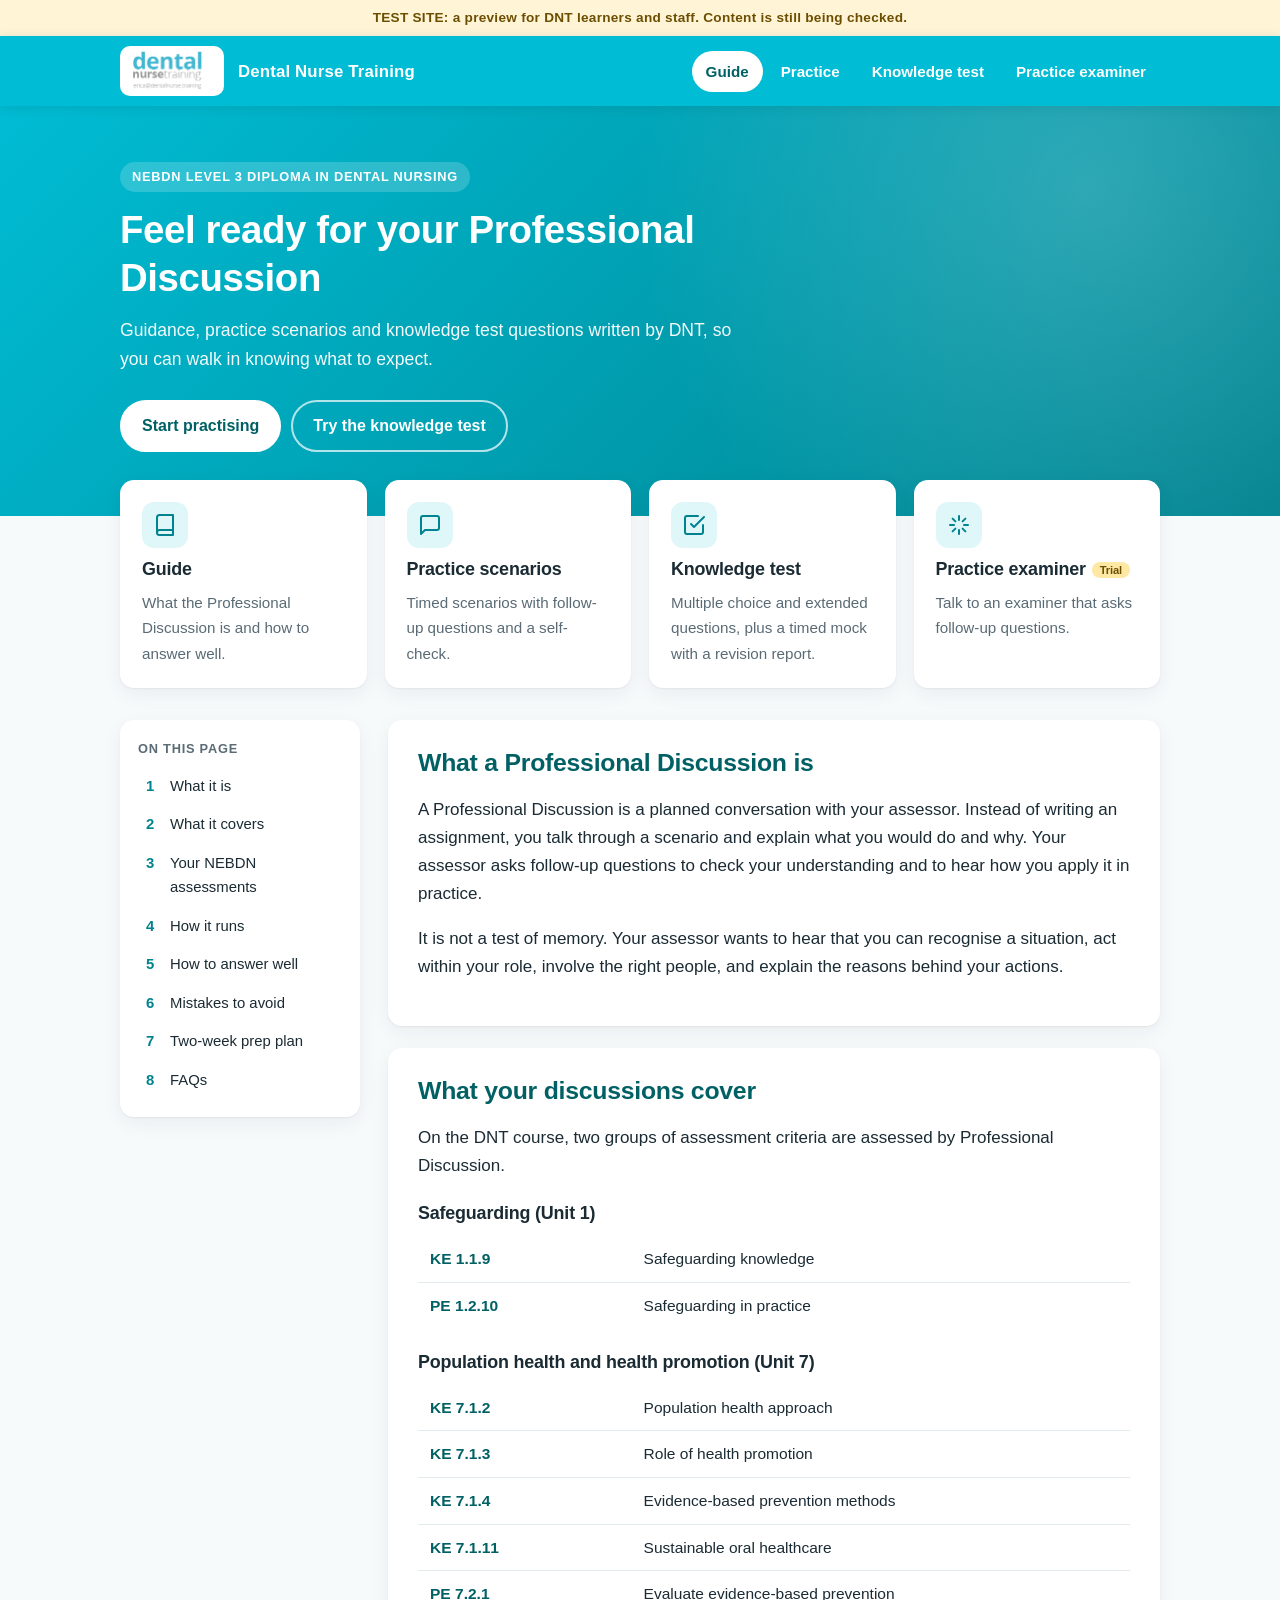
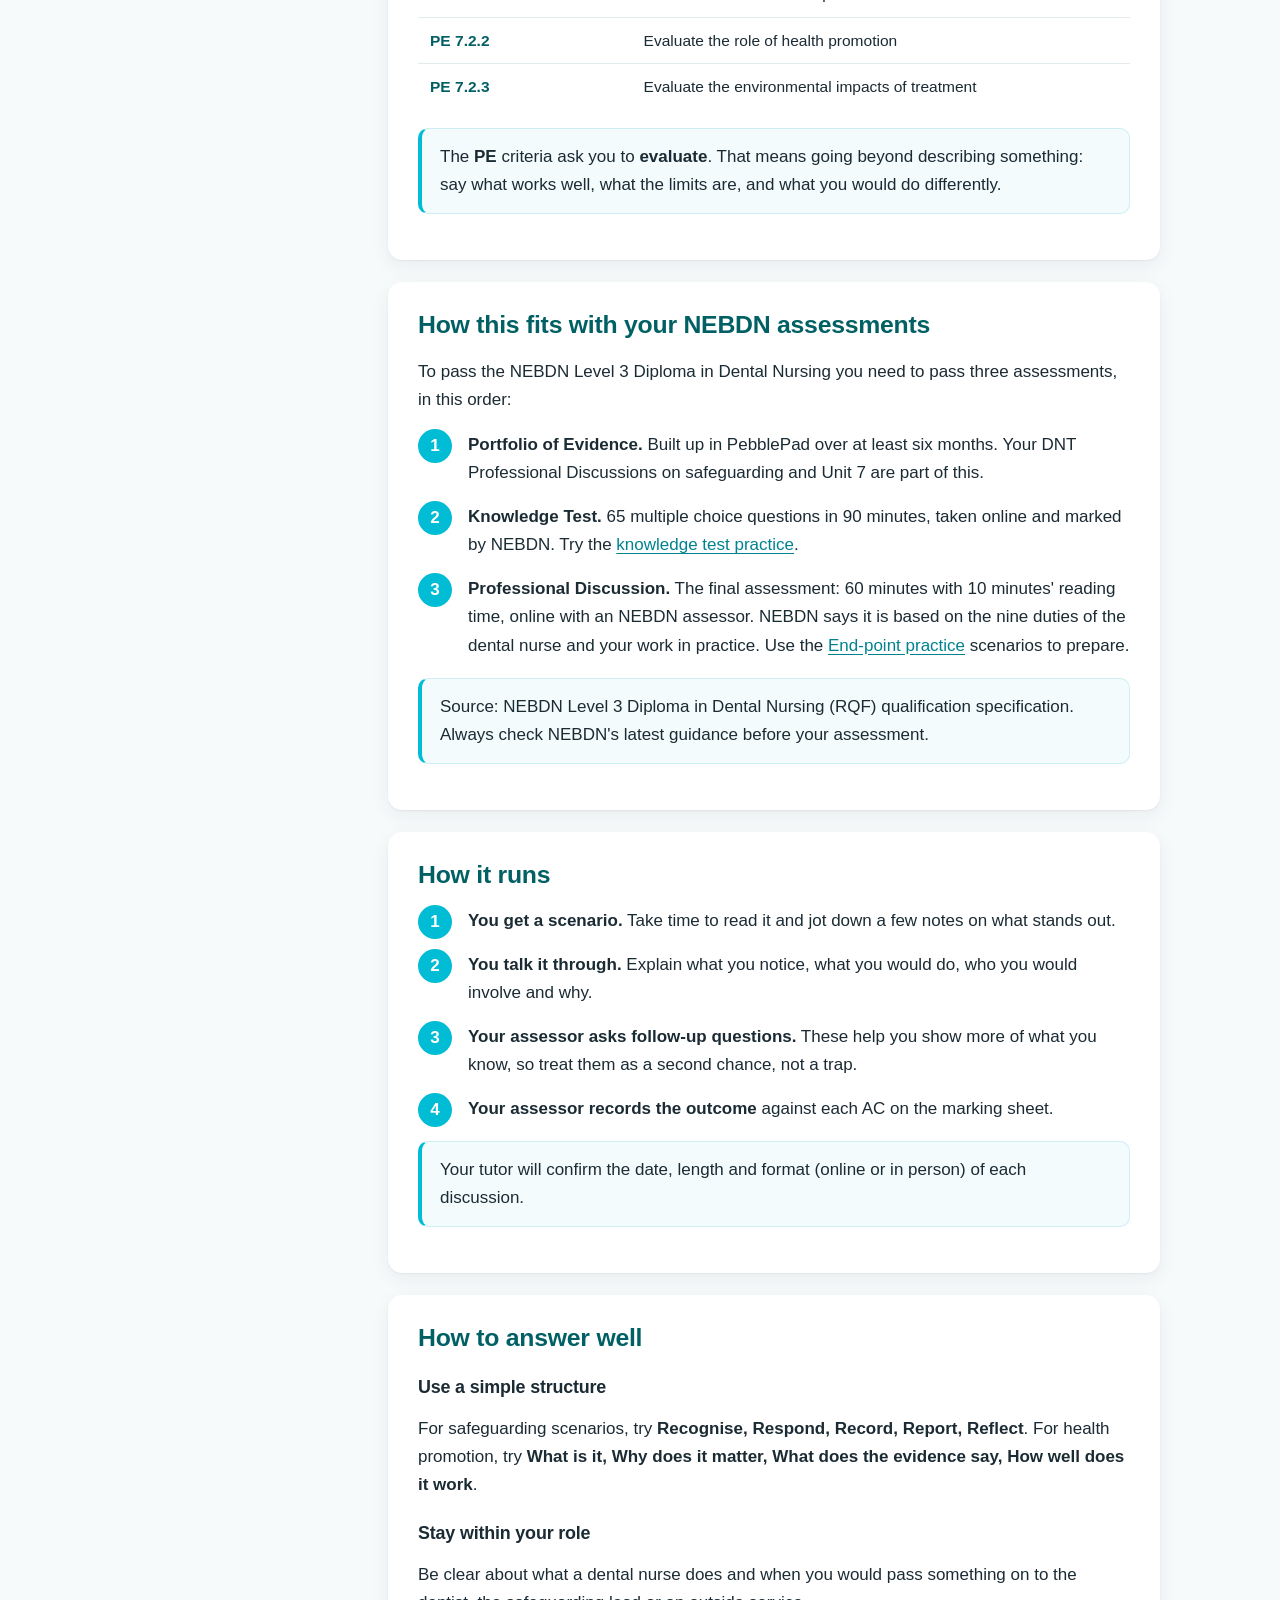
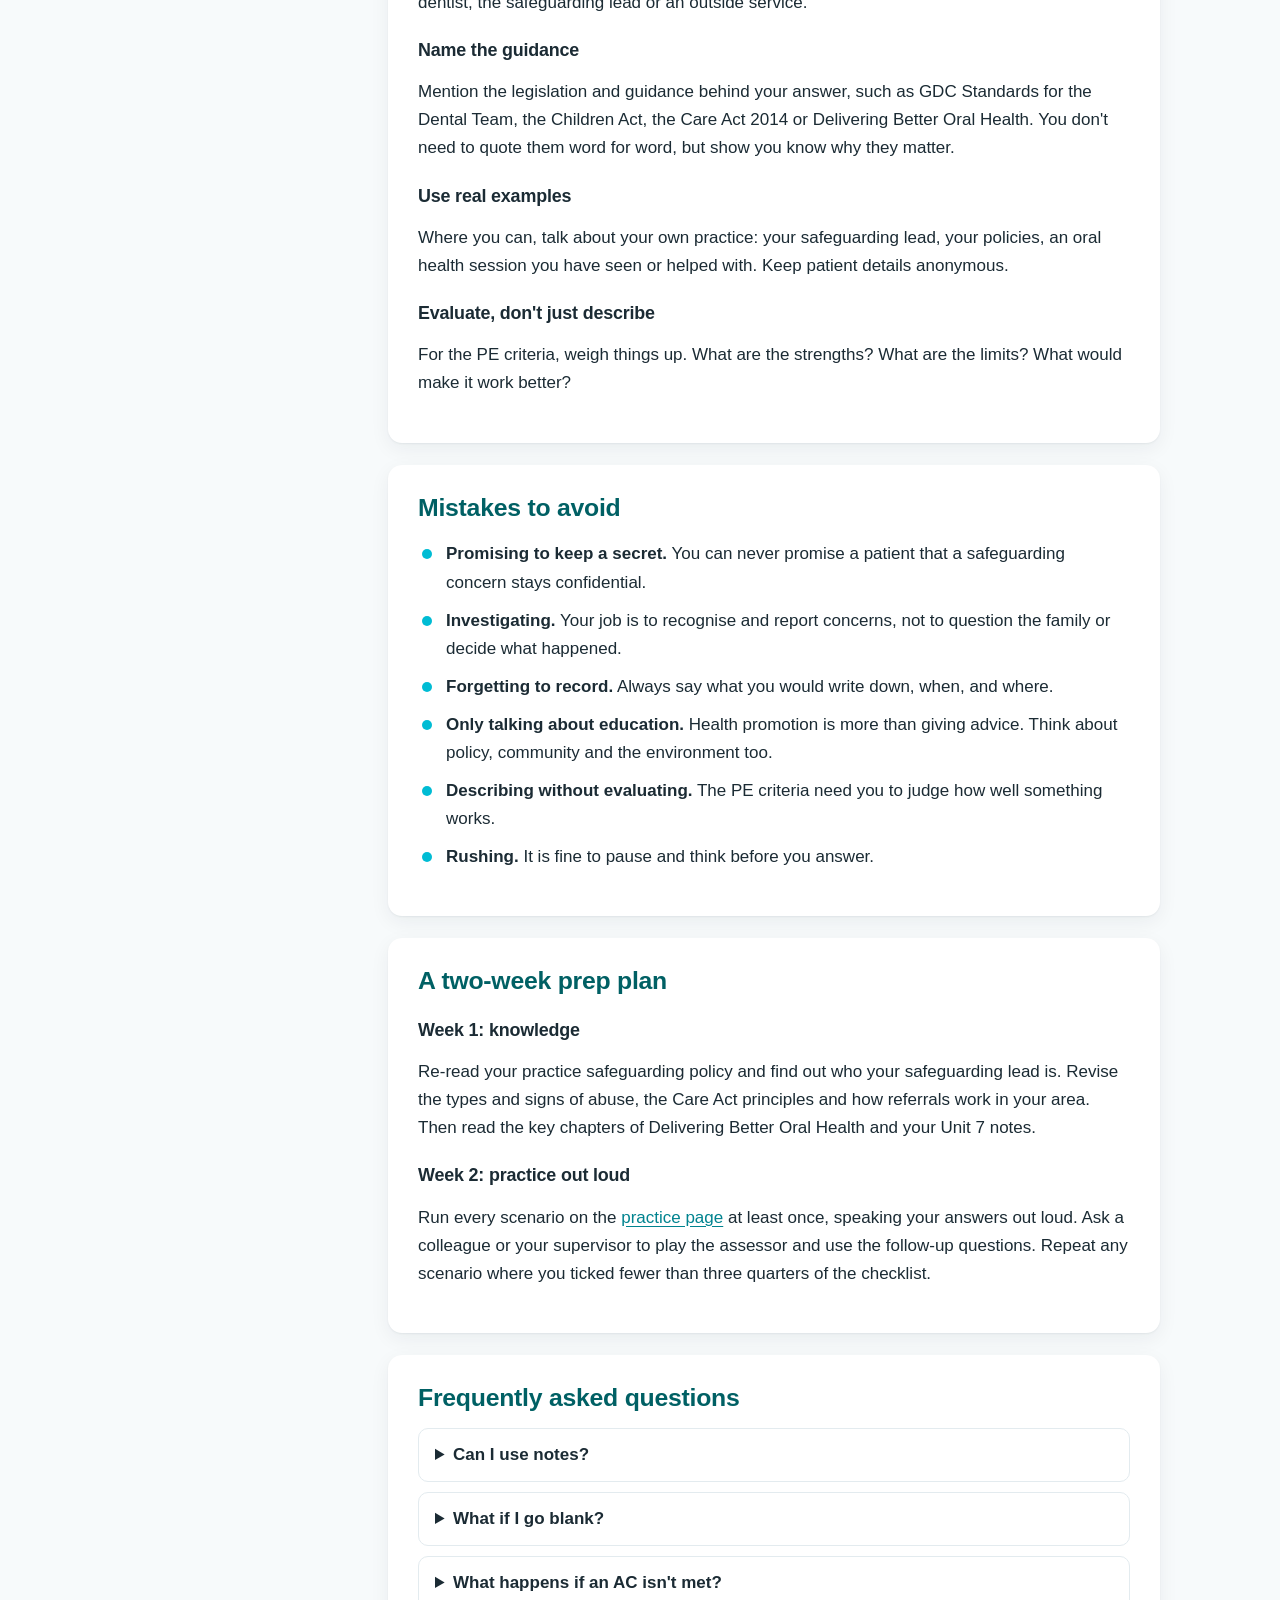
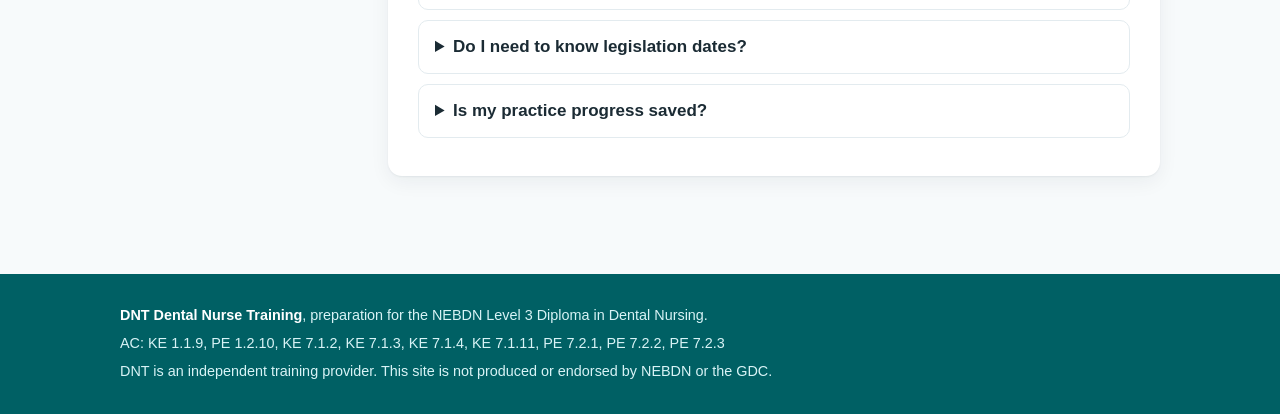
==== commit 5b64bf4a: "Merge pull request #3 from dentalnurse/claude/project-thread-2785ju Add trial practice examiner that" ====
--- a/index.html
+++ b/index.html
@@ -19,36 +19,20 @@
       <a href="index.html" aria-current="page">Guide</a>
       <a href="practice.html">Practice</a>
       <a href="knowledge.html">Knowledge test</a>
-      <a href="assessor.html">AI assessor</a>
+      <a href="assessor.html">Practice examiner</a>
     </nav>
   </div>
 </header>
-<div class="hero"><div class="inner"><div class="hero-grid">
-  <div>
-    <span class="eyebrow">NEBDN Level 3 Diploma in Dental Nursing</span>
-    <h1>Professional Discussion preparation</h1>
-    <p>Guidance, practice scenarios and knowledge test questions written by DNT, so you can walk into your assessments knowing exactly what to expect.</p>
-    <div class="btn-row">
-      <a class="btn light" href="practice.html">Start practising</a>
-      <a class="btn ghost" href="#what">Find out more</a>
-    </div>
+<div class="hero"><div class="inner">
+  <span class="eyebrow">NEBDN Level 3 Diploma in Dental Nursing</span>
+  <h1>Feel ready for your Professional Discussion</h1>
+  <p>Guidance, practice scenarios and knowledge test questions written by DNT, so you can walk in knowing what to expect.</p>
+  <div class="btn-row">
+    <a class="btn light" href="practice.html">Start practising</a>
+    <a class="btn ghost" href="knowledge.html">Try the knowledge test</a>
   </div>
-  <aside class="glance" aria-label="At a glance">
-    <h2>At a glance</h2>
-    <ul>
-      <li><span class="em">💬</span> 17 practice scenarios</li>
-      <li><span class="em">⏱️</span> 10 minutes reading, 10 to answer</li>
-      <li><span class="em">✅</span> 117 knowledge test questions</li>
-      <li><span class="em">📝</span> 65-question timed mock exam</li>
-      <li><span class="em">📊</span> Revision report after every mock</li>
-      <li><span class="em">🦷</span> Covers Units 1 to 10</li>
-    </ul>
-  </aside>
-</div></div></div>
+</div></div>
 <div class="features">
-  <span class="label">What's included</span>
-  <h2>Everything you need in one place</h2>
-  <p class="lead" style="max-width:680px;margin:0 0 28px">Work through the guide, practise scenarios out loud against the clock, then test your knowledge with a timed mock exam and a personal revision report.</p>
   <div class="grid">
       <a class="card feature" href="index.html#what">
         <div class="icon"><svg viewBox="0 0 24 24" fill="none" stroke="currentColor" stroke-width="2" stroke-linecap="round" stroke-linejoin="round"><path d="M4 19.5A2.5 2.5 0 0 1 6.5 17H20"/><path d="M6.5 2H20v20H6.5A2.5 2.5 0 0 1 4 19.5v-15A2.5 2.5 0 0 1 6.5 2z"/></svg></div>
@@ -67,8 +51,8 @@
       </a>
       <a class="card feature" href="assessor.html">
         <div class="icon"><svg viewBox="0 0 24 24" fill="none" stroke="currentColor" stroke-width="2" stroke-linecap="round" stroke-linejoin="round"><path d="M12 3v4M12 17v4M3 12h4M17 12h4M5.6 5.6l2.8 2.8M15.6 15.6l2.8 2.8M5.6 18.4l2.8-2.8M15.6 8.4l2.8-2.8"/></svg></div>
-        <h3>AI assessor<span class="soon">Coming soon</span></h3>
-        <p>Practise a discussion with an AI assessor.</p>
+        <h3>Practice examiner<span class="soon">Trial</span></h3>
+        <p>Talk to an examiner that asks follow-up questions.</p>
       </a>
   </div>
 </div>
@@ -89,13 +73,11 @@
     </nav>
     <div>
   <section class="panel" id="what">
-    <span class="label">The basics</span>
     <h2>What a Professional Discussion is</h2>
     <p>A Professional Discussion is a planned conversation with your assessor. Instead of writing an assignment, you talk through a scenario and explain what you would do and why. Your assessor asks follow-up questions to check your understanding and to hear how you apply it in practice.</p>
     <p>It is not a test of memory. Your assessor wants to hear that you can recognise a situation, act within your role, involve the right people, and explain the reasons behind your actions.</p>
   </section>
   <section class="panel" id="acs">
-    <span class="label">Your DNT discussions</span>
     <h2>What your discussions cover</h2>
     <p>On the DNT course, two groups of assessment criteria are assessed by Professional Discussion.</p>
     <h3>Safeguarding (Unit 1)</h3>
@@ -116,7 +98,6 @@
     <div class="info">The <strong>PE</strong> criteria ask you to <strong>evaluate</strong>. That means going beyond describing something: say what works well, what the limits are, and what you would do differently.</div>
   </section>
   <section class="panel" id="nebdn">
-    <span class="label">Your NEBDN assessments</span>
     <h2>How this fits with your NEBDN assessments</h2>
     <p>To pass the NEBDN Level 3 Diploma in Dental Nursing you need to pass three assessments, in this order:</p>
     <ol class="steps">
@@ -127,7 +108,6 @@
     <div class="info">Source: NEBDN Level 3 Diploma in Dental Nursing (RQF) qualification specification. Always check NEBDN's latest guidance before your assessment.</div>
   </section>
   <section class="panel" id="how">
-    <span class="label">On the day</span>
     <h2>How it runs</h2>
     <ol class="steps">
       <li><strong>You get a scenario.</strong> Take time to read it and jot down a few notes on what stands out.</li>
@@ -138,7 +118,6 @@
     <div class="info">Your tutor will confirm the date, length and format (online or in person) of each discussion.</div>
   </section>
   <section class="panel" id="answer">
-    <span class="label">Top tips</span>
     <h2>How to answer well</h2>
     <h3>Use a simple structure</h3>
     <p>For safeguarding scenarios, try <strong>Recognise, Respond, Record, Report, Reflect</strong>. For health promotion, try <strong>What is it, Why does it matter, What does the evidence say, How well does it work</strong>.</p>
@@ -152,7 +131,6 @@
     <p>For the PE criteria, weigh things up. What are the strengths? What are the limits? What would make it work better?</p>
   </section>
   <section class="panel" id="mistakes">
-    <span class="label">Watch out for</span>
     <h2>Mistakes to avoid</h2>
     <ul class="ticks">
       <li><strong>Promising to keep a secret.</strong> You can never promise a patient that a safeguarding concern stays confidential.</li>
@@ -164,7 +142,6 @@
     </ul>
   </section>
   <section class="panel" id="plan">
-    <span class="label">Revision plan</span>
     <h2>A two-week prep plan</h2>
     <h3>Week 1: knowledge</h3>
     <p>Re-read your practice safeguarding policy and find out who your safeguarding lead is. Revise the types and signs of abuse, the Care Act principles and how referrals work in your area. Then read the key chapters of Delivering Better Oral Health and your Unit 7 notes.</p>
@@ -172,7 +149,6 @@
     <p>Run every scenario on the <a href="practice.html">practice page</a> at least once, speaking your answers out loud. Ask a colleague or your supervisor to play the assessor and use the follow-up questions. Repeat any scenario where you ticked fewer than three quarters of the checklist.</p>
   </section>
   <section class="panel" id="faq">
-    <span class="label">FAQs</span>
     <h2>Frequently asked questions</h2>
     <details><summary>Can I use notes?</summary><p>Check with your tutor before your discussion. Practise without notes so you are ready either way.</p></details>
     <details><summary>What if I go blank?</summary><p>Say so and ask for a moment. You can also ask the assessor to repeat or rephrase the question.</p></details>
--- a/assets/style.css
+++ b/assets/style.css
@@ -1,26 +1,25 @@
-@import url("https://fonts.googleapis.com/css2?family=Open+Sans:wght@400;600;700&display=swap");
 :root {
-  --teal: #3F8F95;
-  --teal-dark: #2D6A70;
-  --teal-deep: #24585D;
-  --teal-light: #E6F2F3;
-  --teal-wash: #F1F8F9;
-  --ink: #1E2B2E;
-  --muted: #56666A;
-  --line: #E1ECEE;
-  --bg: #FFFFFF;
+  --teal: #00BCD4;
+  --teal-dark: #00838F;
+  --teal-deep: #006064;
+  --teal-light: #E0F7FA;
+  --teal-wash: #F3FBFC;
+  --ink: #1B2B34;
+  --muted: #5A6B75;
+  --line: #E3EBEF;
+  --bg: #F7FAFB;
   --card: #FFFFFF;
   --ok: #2E7D32;
   --bad: #C62828;
-  --shadow: none;
-  --shadow-hover: 0 8px 24px rgba(36, 88, 93, 0.12);
-  --radius: 18px;
+  --shadow: 0 1px 2px rgba(16, 42, 55, 0.06), 0 6px 20px rgba(16, 42, 55, 0.06);
+  --shadow-hover: 0 2px 4px rgba(16, 42, 55, 0.08), 0 12px 28px rgba(16, 42, 55, 0.12);
+  --radius: 14px;
 }
 * { box-sizing: border-box; }
 html { scroll-behavior: smooth; }
 body {
   margin: 0;
-  font-family: "Open Sans", Arial, Helvetica, sans-serif;
+  font-family: Arial, Helvetica, sans-serif;
   color: var(--ink);
   background: var(--bg);
   line-height: 1.65;
@@ -29,106 +28,95 @@
 }
 a { color: var(--teal-dark); text-underline-offset: 3px; }
 img { max-width: 100%; }
-h1, h2, h3 { line-height: 1.2; letter-spacing: -0.015em; font-weight: 700; }
-.wrap { max-width: 1120px; margin: 0 auto; padding: 0 20px; }
+h1, h2, h3 { line-height: 1.25; letter-spacing: -0.01em; }
+.wrap { max-width: 1080px; margin: 0 auto; padding: 0 20px; }
 
 /* Test banner */
 .test-banner {
-  background: #FFF6DD; color: #6B4E00; text-align: center;
+  background: #FFF4D6; color: #6B4E00; text-align: center;
   font-size: 0.85rem; font-weight: bold; padding: 7px 16px; letter-spacing: 0.02em;
 }
 
 /* Header */
 .site-header {
-  background: #fff; color: var(--ink); position: sticky; top: 0; z-index: 10;
-  border-bottom: 1px solid var(--line);
+  background: var(--teal); color: #fff; position: sticky; top: 0; z-index: 10;
+  box-shadow: 0 2px 10px rgba(0, 96, 100, 0.18);
 }
 .site-header .inner {
-  max-width: 1120px; margin: 0 auto; padding: 12px 24px;
+  max-width: 1080px; margin: 0 auto; padding: 10px 20px;
   display: flex; align-items: center; gap: 14px; flex-wrap: wrap;
 }
-.logo-box { background: transparent; padding: 0; display: inline-flex; }
-.logo-box img { height: 56px; width: auto; display: block; }
-.brand { position: absolute; left: -9999px; }
-.site-nav { margin-left: auto; display: flex; gap: 10px; flex-wrap: wrap; }
+.logo-box { background: #fff; border-radius: 10px; padding: 5px 10px; display: inline-flex; }
+.logo-box img { height: 40px; width: auto; display: block; }
+.brand { font-weight: bold; font-size: 1.05rem; letter-spacing: 0.01em; }
+.site-nav { margin-left: auto; display: flex; gap: 4px; flex-wrap: wrap; }
 .site-nav a {
-  color: var(--teal-dark); text-decoration: none; font-weight: 600; font-size: 0.95rem;
-  padding: 8px 18px; border-radius: 999px; border: 2px solid var(--teal-dark);
-  transition: background 0.15s, color 0.15s;
-}
-.site-nav a:hover { background: var(--teal-wash); }
-.site-nav a[aria-current="page"] { background: var(--teal-dark); color: #fff; }
+  color: #fff; text-decoration: none; font-weight: bold; font-size: 0.95rem;
+  padding: 8px 14px; border-radius: 999px; transition: background 0.15s;
+}
+.site-nav a:hover { background: rgba(255, 255, 255, 0.18); }
+.site-nav a[aria-current="page"] { background: #fff; color: var(--teal-deep); }
 
 /* Hero */
 .hero {
   background:
-    radial-gradient(rgba(255,255,255,0.06) 1px, transparent 1px) 0 0 / 28px 28px,
-    linear-gradient(120deg, #2D6A70 0%, #33777D 55%, #3F8F95 100%);
+    radial-gradient(circle at 85% 20%, rgba(255,255,255,0.18) 0, rgba(255,255,255,0) 40%),
+    linear-gradient(135deg, var(--teal) 0%, var(--teal-dark) 100%);
   color: #fff;
 }
-.hero .inner { max-width: 1120px; margin: 0 auto; padding: 72px 24px 80px; }
-.hero-grid { display: grid; grid-template-columns: 1fr 340px; gap: 48px; align-items: center; }
+.hero .inner { max-width: 1080px; margin: 0 auto; padding: 56px 20px 64px; }
 .hero .eyebrow {
-  display: inline-block; border: 1px solid rgba(255,255,255,0.35); background: rgba(255,255,255,0.08);
-  padding: 6px 16px; border-radius: 999px; font-size: 0.78rem; font-weight: 600;
-  letter-spacing: 0.12em; text-transform: uppercase; margin-bottom: 22px;
-}
-.hero h1 { margin: 0 0 22px; font-size: 3.2rem; max-width: 680px; letter-spacing: -0.02em; }
-.hero p { margin: 0 0 32px; max-width: 600px; font-size: 1.12rem; line-height: 1.75; opacity: 0.92; }
-.hero.small .inner { padding: 52px 24px 56px; }
-.hero.small h1 { font-size: 2.4rem; margin-bottom: 12px; }
+  display: inline-block; background: rgba(255,255,255,0.18); padding: 4px 12px; border-radius: 999px;
+  font-size: 0.8rem; font-weight: bold; letter-spacing: 0.06em; text-transform: uppercase; margin-bottom: 14px;
+}
+.hero h1 { margin: 0 0 14px; font-size: 2.4rem; max-width: 760px; }
+.hero p { margin: 0 0 26px; max-width: 640px; font-size: 1.1rem; opacity: 0.95; }
+.hero.small .inner { padding: 36px 20px 40px; }
+.hero.small h1 { font-size: 2rem; }
 .hero.small p { margin-bottom: 0; }
-.glance {
-  background: rgba(255,255,255,0.12); border: 1px solid rgba(255,255,255,0.22);
-  border-radius: 18px; padding: 26px 26px 14px;
-}
-.glance h2 { color: #fff; font-size: 0.8rem; letter-spacing: 0.12em; text-transform: uppercase; font-weight: 600; margin: 0 0 12px; }
-.glance ul { list-style: none; margin: 0; padding: 0; }
-.glance li { display: flex; gap: 14px; align-items: center; padding: 12px 0; border-bottom: 1px solid rgba(255,255,255,0.15); font-size: 0.98rem; }
-.glance li:last-child { border-bottom: 0; }
-.glance .em { width: 22px; text-align: center; flex: none; }
 
 .btn {
   display: inline-flex; align-items: center; gap: 8px;
   background: var(--teal-dark); color: #fff; border: 2px solid var(--teal-dark);
-  padding: 11px 24px; border-radius: 999px; font-weight: 600; font-size: 1rem;
+  padding: 11px 20px; border-radius: 999px; font-weight: bold; font-size: 1rem;
   text-decoration: none; cursor: pointer; font-family: inherit; transition: transform 0.1s, box-shadow 0.15s, background 0.15s;
 }
-.btn:hover { box-shadow: 0 6px 18px rgba(36, 88, 93, 0.22); transform: translateY(-1px); }
+.btn:hover { box-shadow: 0 4px 14px rgba(0, 96, 100, 0.25); transform: translateY(-1px); }
 .btn:disabled { opacity: 0.5; cursor: default; transform: none; box-shadow: none; }
 .btn.secondary { background: #fff; color: var(--teal-dark); }
-.btn.light { background: #fff; color: var(--teal-dark); border-color: #fff; padding: 16px 38px; font-size: 1.1rem; }
-.btn.ghost { background: transparent; color: #fff; border-color: rgba(255,255,255,0.6); padding: 16px 38px; font-size: 1.1rem; }
-.btn.small { padding: 8px 18px; font-size: 0.92rem; }
-.btn-row { display: flex; gap: 14px; flex-wrap: wrap; }
+.btn.light { background: #fff; color: var(--teal-deep); border-color: #fff; }
+.btn.ghost { background: transparent; color: #fff; border-color: rgba(255,255,255,0.7); }
+.btn.small { padding: 7px 14px; font-size: 0.9rem; }
+.btn-row { display: flex; gap: 10px; flex-wrap: wrap; }
 
 /* Feature cards overlapping hero */
-.features { max-width: 1120px; margin: 0 auto; padding: 72px 24px 8px; }
+.features { max-width: 1080px; margin: -36px auto 0; padding: 0 20px; position: relative; }
 .features .grid { grid-template-columns: repeat(auto-fit, minmax(230px, 1fr)); }
 .feature { text-decoration: none; color: inherit; transition: transform 0.15s, box-shadow 0.15s; }
 .feature:hover { transform: translateY(-3px); box-shadow: var(--shadow-hover); }
 .icon {
-  width: 50px; height: 50px; border-radius: 14px; background: #fff; color: var(--teal-dark);
+  width: 46px; height: 46px; border-radius: 12px; background: var(--teal-light); color: var(--teal-dark);
   display: flex; align-items: center; justify-content: center; flex: none;
 }
 .icon svg { width: 24px; height: 24px; }
 .soon { font-size: 0.7rem; background: #FFE8A3; color: #6B4E00; padding: 2px 8px; border-radius: 999px; font-weight: bold; margin-left: 6px; vertical-align: middle; }
 
 /* Layout */
-main { max-width: 1120px; margin: 0 auto; padding: 56px 24px 72px; }
+main { max-width: 1080px; margin: 0 auto; padding: 32px 20px 56px; }
 section { padding: 28px 0; }
-.panel { background: transparent; padding: 0 0 44px; margin: 0 0 44px; border-bottom: 1px solid var(--line); }
-.panel:last-child { border-bottom: 0; }
-.label { display: block; color: var(--teal); font-size: 0.8rem; font-weight: 700; letter-spacing: 0.14em; text-transform: uppercase; margin: 0 0 10px; }
+.panel {
+  background: var(--card); border-radius: var(--radius); box-shadow: var(--shadow);
+  padding: 28px 30px; margin: 0 0 22px;
+}
 .panel > h2:first-child, .panel > h1:first-child { margin-top: 0; }
-h2 { font-size: 2rem; margin: 0 0 16px; color: var(--ink); }
+h2 { font-size: 1.55rem; margin: 0 0 14px; color: var(--teal-deep); }
 h3 { font-size: 1.12rem; margin: 22px 0 8px; }
 .lead { font-size: 1.08rem; color: var(--muted); }
 
 .guide-layout { display: grid; grid-template-columns: 240px 1fr; gap: 28px; align-items: start; }
 .toc {
-  position: sticky; top: 96px; background: var(--teal-wash); border-radius: var(--radius);
-  padding: 20px 18px;
+  position: sticky; top: 90px; background: var(--card); border-radius: var(--radius); box-shadow: var(--shadow);
+  padding: 18px 18px;
 }
 .toc strong { display: block; font-size: 0.8rem; text-transform: uppercase; letter-spacing: 0.06em; color: var(--muted); margin-bottom: 8px; }
 .toc ol { margin: 0; padding: 0; list-style: none; counter-reset: t; }
@@ -137,7 +125,7 @@
   display: flex; gap: 10px; padding: 7px 8px; border-radius: 8px; text-decoration: none; color: var(--ink); font-size: 0.93rem;
 }
 .toc a::before { content: counter(t); color: var(--teal-dark); font-weight: bold; min-width: 14px; }
-.toc a:hover { background: #fff; }
+.toc a:hover { background: var(--teal-wash); }
 
 .info {
   background: var(--teal-wash); border: 1px solid #CDEFF3; border-left: 4px solid var(--teal);
@@ -152,19 +140,17 @@
 
 .grid { display: grid; grid-template-columns: repeat(auto-fill, minmax(280px, 1fr)); gap: 18px; }
 .card {
-  background: var(--teal-wash); border: 1px solid #E3EFF0; border-radius: var(--radius);
-  padding: 26px; display: flex; flex-direction: column; gap: 10px;
-}
-.card h3 { margin: 0; font-size: 1.15rem; }
+  background: var(--card); border: 0; border-radius: var(--radius); box-shadow: var(--shadow);
+  padding: 22px; display: flex; flex-direction: column; gap: 10px;
+}
+.card h3 { margin: 0; font-size: 1.12rem; }
 .card p { margin: 0; color: var(--muted); font-size: 0.95rem; }
 .card .btn { align-self: flex-start; margin-top: auto; }
 .card.scenario { border-top: 4px solid var(--teal); }
-.card.scenario, .card.scenario:hover { transition: box-shadow 0.15s; }
-.card.scenario:hover, .feature:hover { box-shadow: var(--shadow-hover); }
-.card.scenario.group-u7 { border-top-color: #6FB3B8; }
+.card.scenario.group-u7 { border-top-color: #26A69A; }
 .card.scenario.group-ep { border-top-color: var(--teal-deep); }
 .tags { display: flex; gap: 6px; flex-wrap: wrap; }
-.tag { font-size: 0.74rem; background: #fff; border: 1px solid #D3E6E8; color: var(--teal-deep); padding: 3px 9px; border-radius: 999px; font-weight: bold; }
+.tag { font-size: 0.74rem; background: var(--teal-light); color: var(--teal-deep); padding: 3px 9px; border-radius: 999px; font-weight: bold; }
 .tag.done { background: #E8F5E9; color: var(--ok); }
 
 details { background: var(--card); border: 1px solid var(--line); border-radius: 10px; padding: 12px 16px; margin: 10px 0; }
@@ -175,7 +161,7 @@
 .steps li { counter-increment: s; position: relative; padding-left: 50px; margin: 16px 0; }
 .steps li::before {
   content: counter(s); position: absolute; left: 0; top: -2px; width: 34px; height: 34px;
-  border-radius: 50%; background: var(--teal-dark); color: #fff; font-weight: bold;
+  border-radius: 50%; background: var(--teal); color: #fff; font-weight: bold;
   display: flex; align-items: center; justify-content: center;
 }
 ul.ticks { list-style: none; padding: 0; }
@@ -188,10 +174,9 @@
   font-family: inherit; font-size: 0.93rem; padding: 8px 16px; border-radius: 999px; font-weight: bold;
   border: 2px solid var(--line); background: #fff; color: var(--ink); cursor: pointer;
 }
-.filters button { border-color: var(--teal-dark); color: var(--teal-dark); }
 .filters button[aria-pressed="true"] { background: var(--teal-dark); border-color: var(--teal-dark); color: #fff; }
 
-.runner { background: #fff; border: 1px solid var(--line); border-radius: var(--radius); padding: 32px 34px; }
+.runner { background: var(--card); border-radius: var(--radius); box-shadow: var(--shadow); padding: 28px 30px; }
 .runner[hidden] { display: none; }
 .runner h2 { margin-top: 16px; }
 .phase-label { text-transform: uppercase; letter-spacing: 0.06em; font-size: 0.8rem; font-weight: bold; color: var(--teal-dark); }
@@ -245,36 +230,30 @@
 .review-item p { margin: 4px 0; }
 .review-item .ok { color: var(--ok); font-weight: bold; }
 .review-item .no { color: var(--bad); font-weight: bold; }
-.score-big { font-size: 3.4rem; font-weight: bold; color: var(--teal-deep); line-height: 1; margin: 6px 0; }
+.score-big { font-size: 3rem; font-weight: bold; color: var(--teal-deep); line-height: 1; margin: 6px 0; }
 
 /* Footer */
-.site-footer { background: #24585D; color: #D8F3F6; font-size: 0.9rem; margin-top: 20px; }
-.site-footer .inner { max-width: 1120px; margin: 0 auto; padding: 26px 20px; }
+.site-footer { background: var(--teal-deep); color: #D8F3F6; font-size: 0.9rem; margin-top: 20px; }
+.site-footer .inner { max-width: 1080px; margin: 0 auto; padding: 26px 20px; }
 .site-footer p { margin: 4px 0; }
 .site-footer strong { color: #fff; }
 
-@media (max-width: 900px) {
+@media (max-width: 820px) {
   .guide-layout { grid-template-columns: 1fr; }
   .toc { position: static; }
-  .hero-grid { grid-template-columns: 1fr; gap: 32px; }
-  .hero h1 { font-size: 2.5rem; }
 }
 @media (max-width: 640px) {
   body { font-size: 16px; }
-  .hero .inner { padding: 44px 16px 52px; }
-  .hero h1 { font-size: 2rem; }
-  .hero.small .inner { padding: 36px 16px 40px; }
-  .hero.small h1 { font-size: 1.7rem; }
-  .btn.light, .btn.ghost { padding: 13px 26px; font-size: 1rem; }
-  h2 { font-size: 1.55rem; }
-  .features { padding: 44px 16px 0; }
+  .hero .inner { padding: 36px 16px 56px; }
+  .hero h1 { font-size: 1.75rem; }
+  .hero.small h1 { font-size: 1.55rem; }
   .site-header { position: static; }
   .site-header .inner { padding: 10px 16px; }
-  .site-nav { margin-left: 0; width: 100%; gap: 6px; }
-  .site-nav a { padding: 6px 12px; font-size: 0.85rem; }
-  .logo-box img { height: 38px; }
+  .site-nav { margin-left: 0; width: 100%; }
+  .site-nav a { padding: 7px 11px; font-size: 0.9rem; }
+  .logo-box img { height: 34px; }
   main, .features { padding-left: 16px; padding-right: 16px; }
-  .runner { padding: 22px 18px; }
+  .panel, .runner { padding: 20px 18px; }
   table.simple th { white-space: normal; width: 38%; }
   .timer { font-size: 2.2rem; }
 }
@@ -282,3 +261,17 @@
   .site-header, .site-nav, .btn, .filters, .test-banner { display: none !important; }
   .panel, .card { box-shadow: none; border: 1px solid var(--line); }
 }
+
+/* Practice examiner */
+.toggle { display: flex; gap: 10px; align-items: center; font-weight: bold; margin: 18px 0 4px; cursor: pointer; }
+.toggle input { width: 20px; height: 20px; accent-color: var(--teal-dark); }
+.examiner-q { background: var(--teal-wash); border-left: 4px solid var(--teal); border-radius: 12px; padding: 16px 20px; margin: 18px 0; }
+.examiner-q p { font-size: 1.15rem; margin: 6px 0 12px; }
+.answer-box { width: 100%; font-family: inherit; font-size: 1rem; padding: 12px 14px; border: 2px solid var(--line); border-radius: 12px; margin: 6px 0; resize: vertical; }
+.answer-box:focus { outline: none; border-color: var(--teal); }
+.btn.mic.live { background: var(--bad); border-color: var(--bad); }
+.convo { list-style: none; padding: 0; margin: 0; }
+.convo li { padding: 10px 14px; border-radius: 10px; margin: 8px 0; font-size: 0.95rem; }
+.convo li.ex { background: var(--teal-wash); }
+.convo li.me { background: #fff; border: 1px solid var(--line); }
+.convo strong { color: var(--teal-deep); }
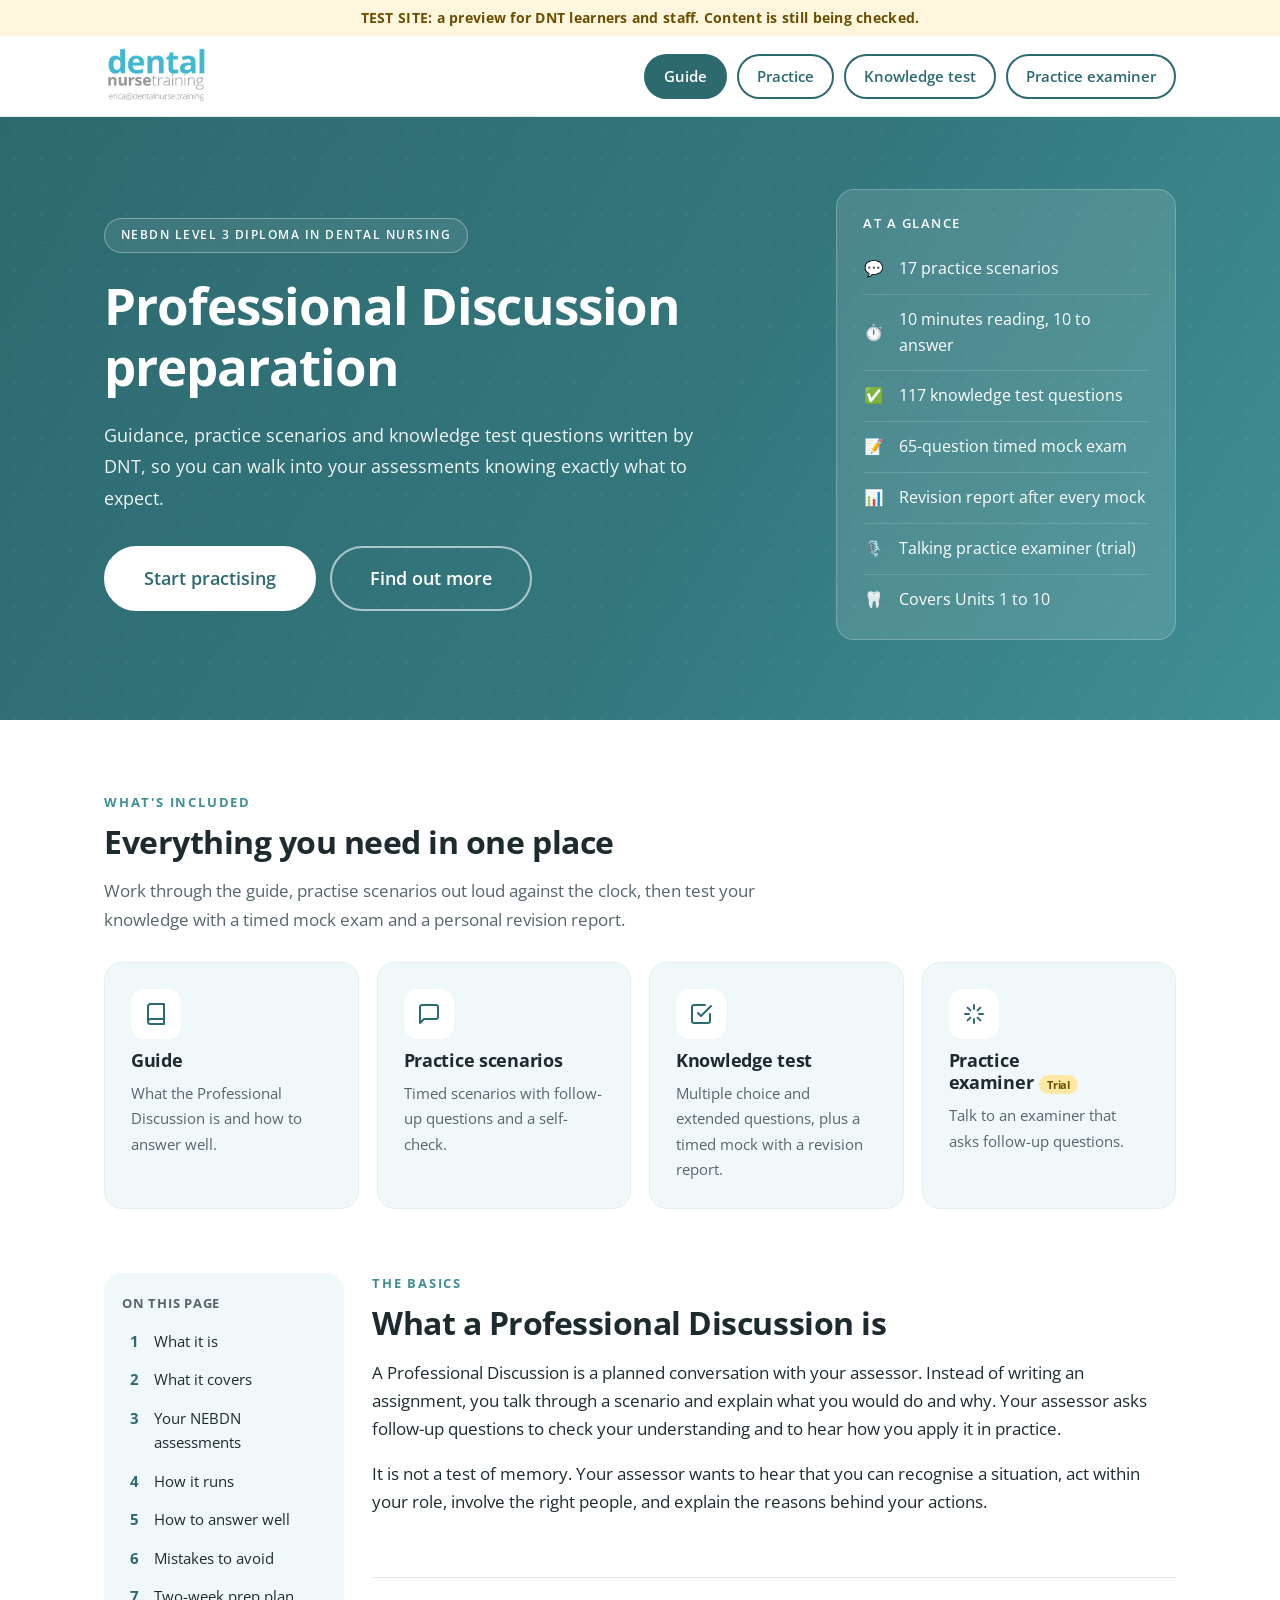
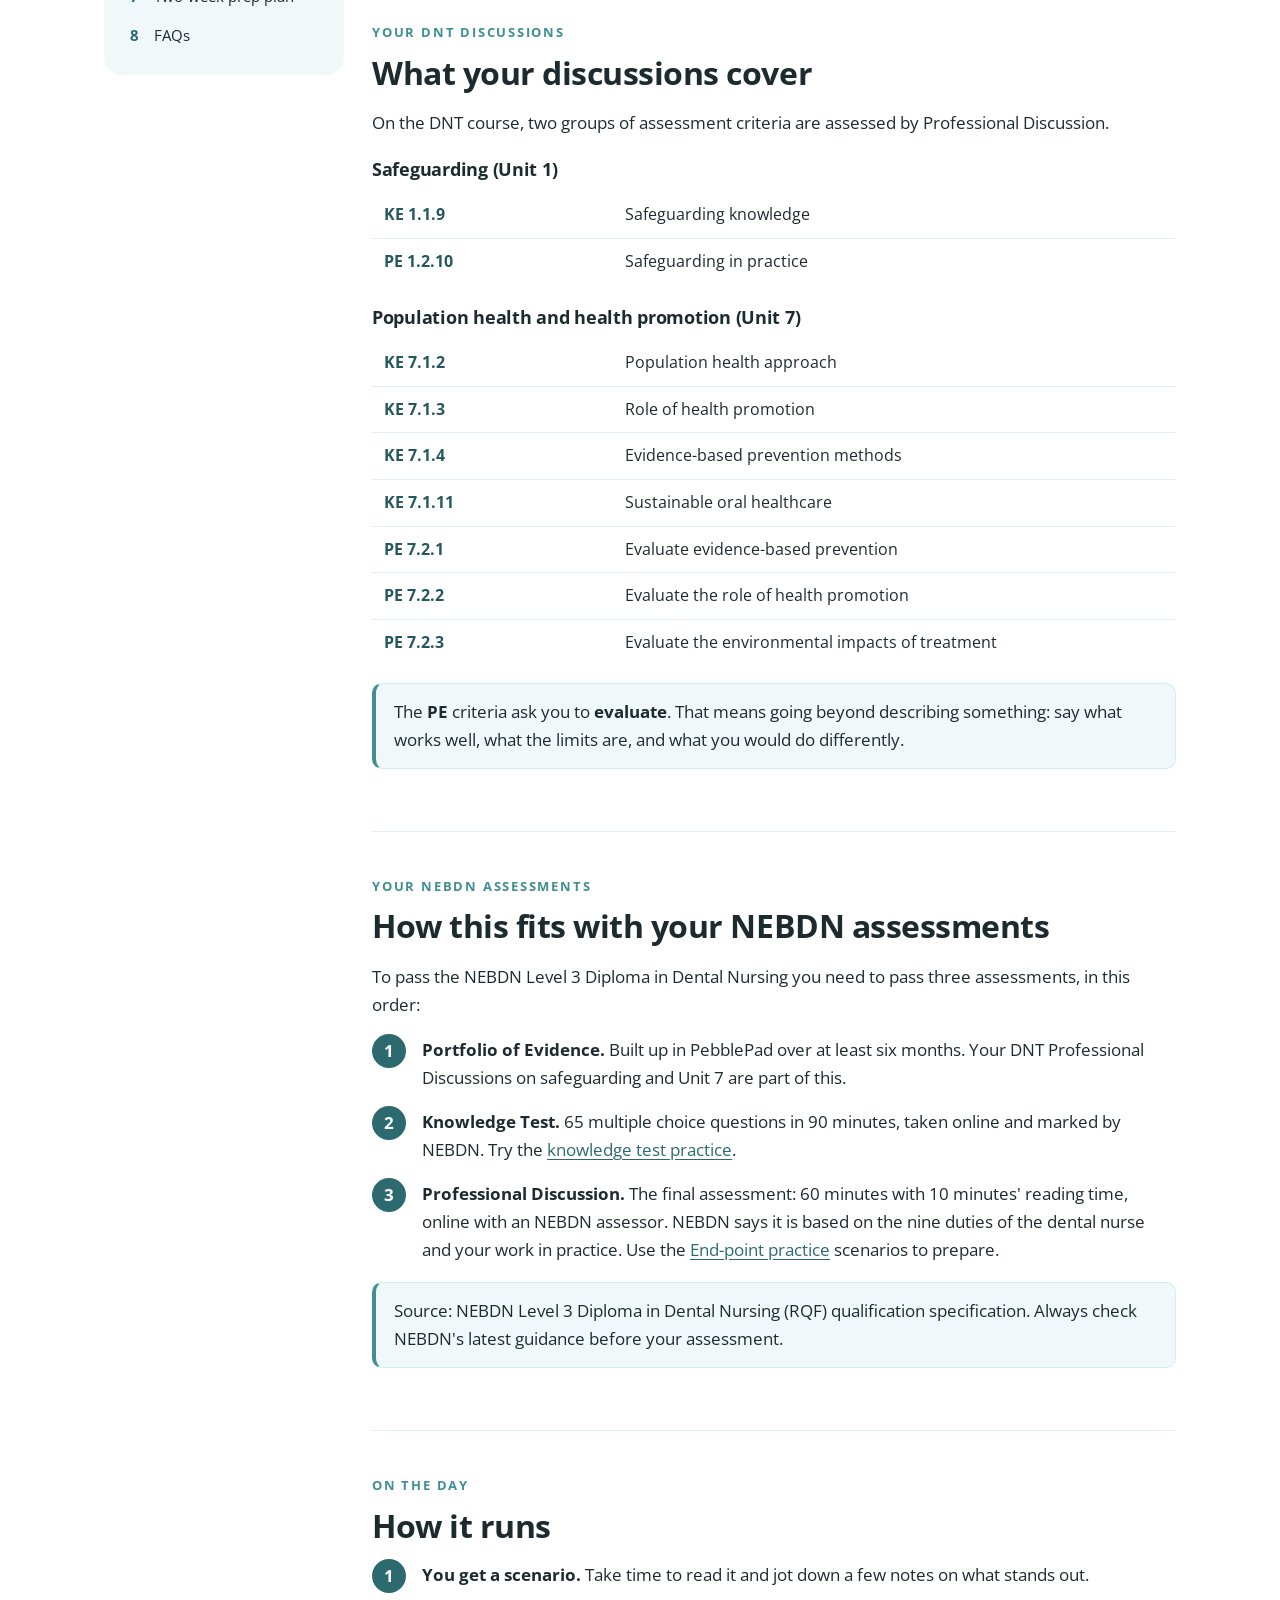
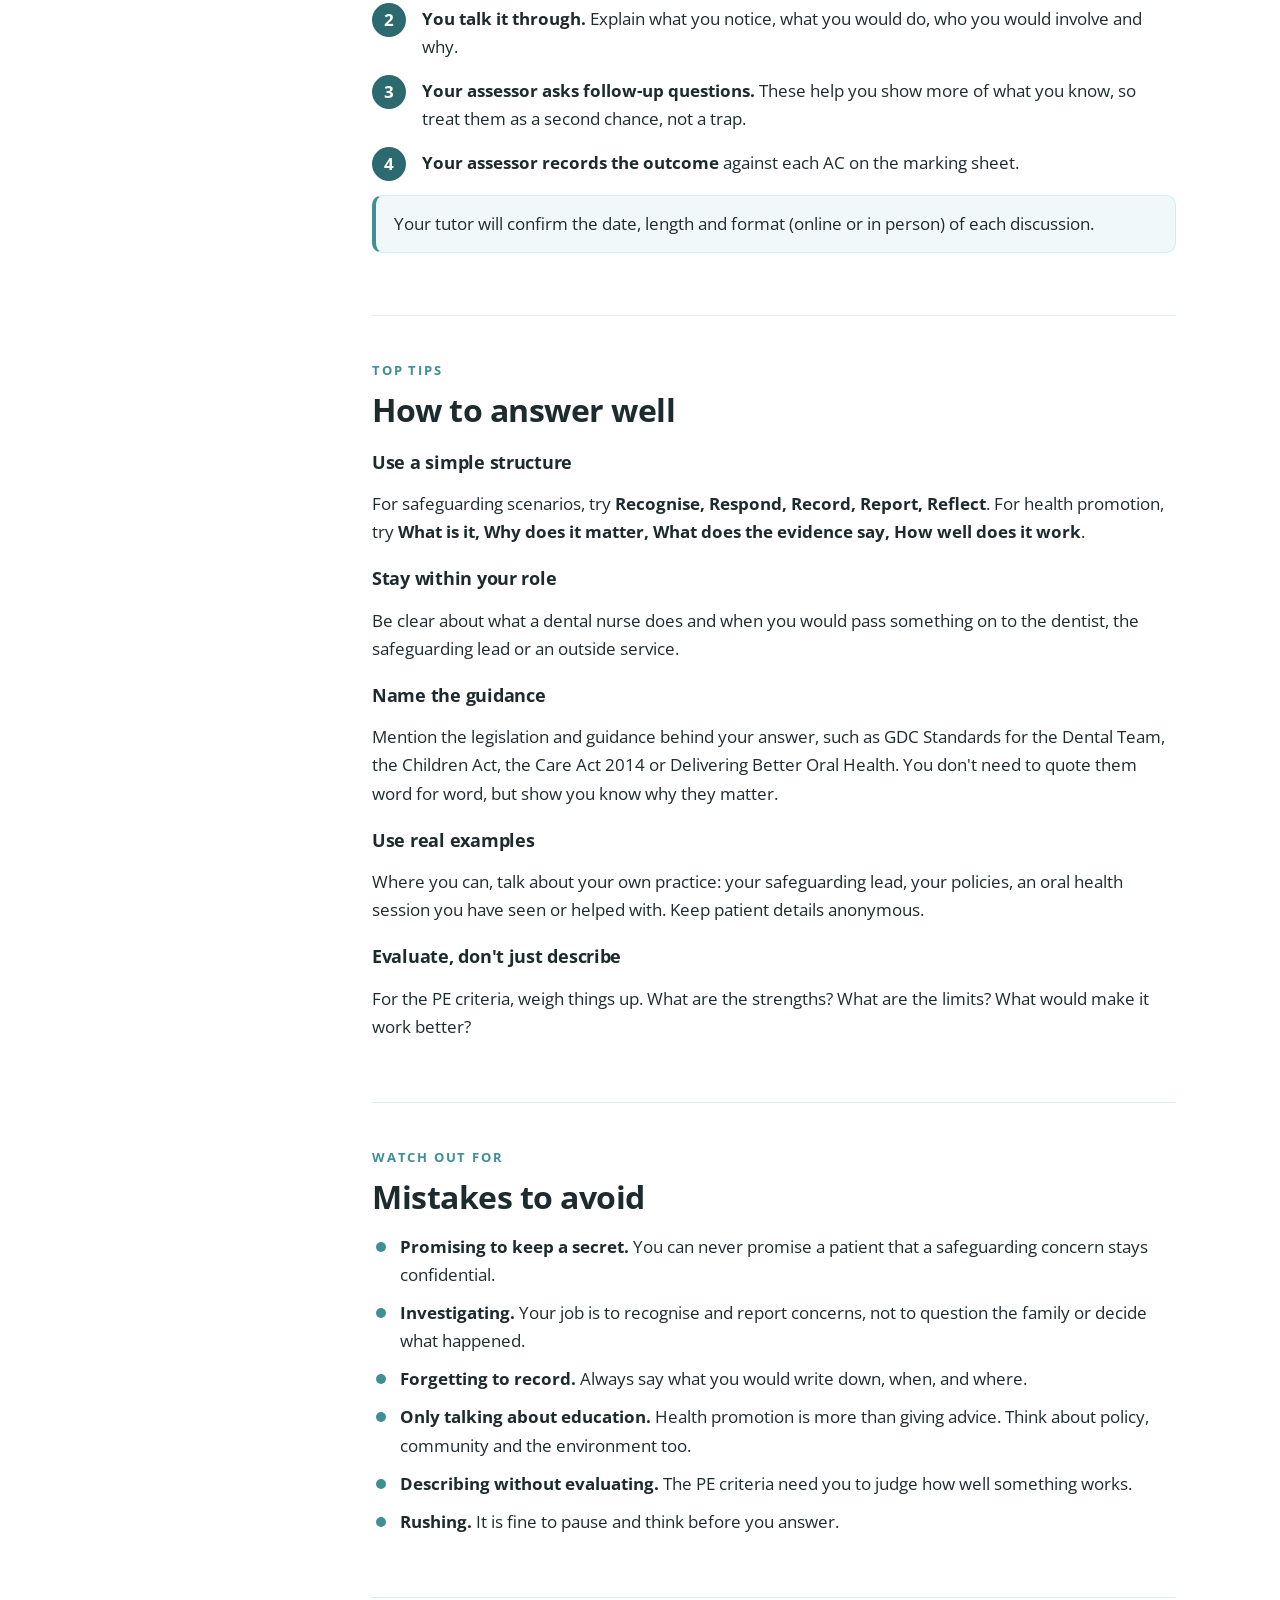
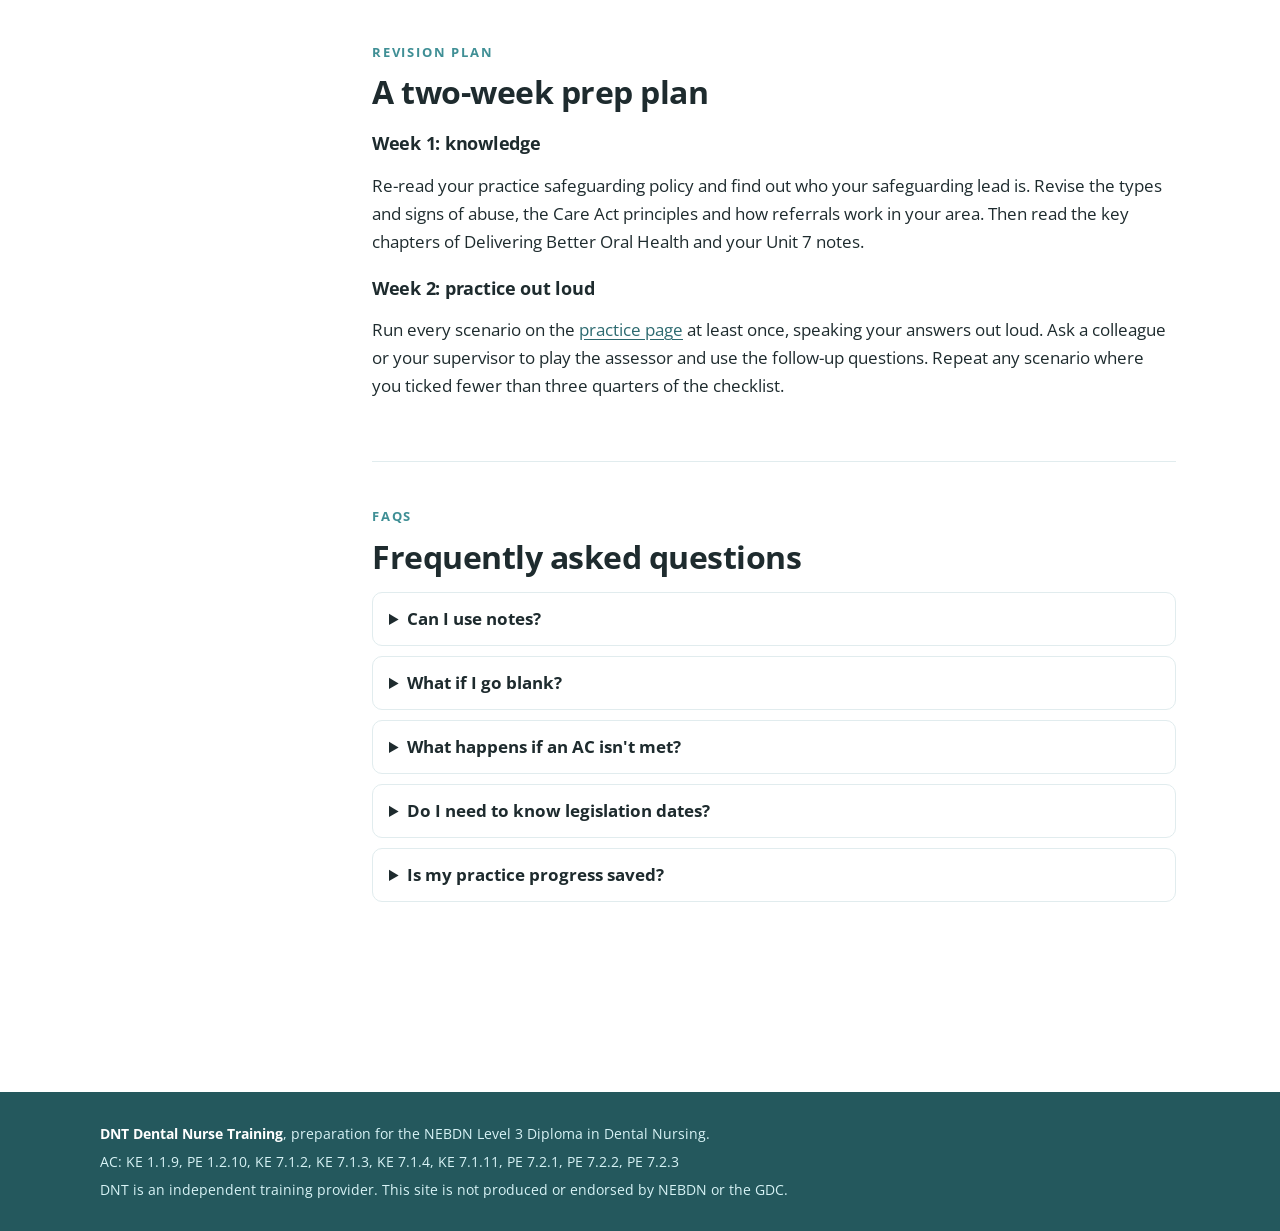
==== commit 9ecf7aed: "Merge remote-tracking branch 'origin/main' into claude/project-thread-ly9tjw # Conflicts: #	assessor" ====
--- a/index.html
+++ b/index.html
@@ -23,16 +23,33 @@
     </nav>
   </div>
 </header>
-<div class="hero"><div class="inner">
-  <span class="eyebrow">NEBDN Level 3 Diploma in Dental Nursing</span>
-  <h1>Feel ready for your Professional Discussion</h1>
-  <p>Guidance, practice scenarios and knowledge test questions written by DNT, so you can walk in knowing what to expect.</p>
-  <div class="btn-row">
-    <a class="btn light" href="practice.html">Start practising</a>
-    <a class="btn ghost" href="knowledge.html">Try the knowledge test</a>
+<div class="hero"><div class="inner"><div class="hero-grid">
+  <div>
+    <span class="eyebrow">NEBDN Level 3 Diploma in Dental Nursing</span>
+    <h1>Professional Discussion preparation</h1>
+    <p>Guidance, practice scenarios and knowledge test questions written by DNT, so you can walk into your assessments knowing exactly what to expect.</p>
+    <div class="btn-row">
+      <a class="btn light" href="practice.html">Start practising</a>
+      <a class="btn ghost" href="#what">Find out more</a>
+    </div>
   </div>
-</div></div>
+  <aside class="glance" aria-label="At a glance">
+    <h2>At a glance</h2>
+    <ul>
+      <li><span class="em">💬</span> 17 practice scenarios</li>
+      <li><span class="em">⏱️</span> 10 minutes reading, 10 to answer</li>
+      <li><span class="em">✅</span> 117 knowledge test questions</li>
+      <li><span class="em">📝</span> 65-question timed mock exam</li>
+      <li><span class="em">📊</span> Revision report after every mock</li>
+      <li><span class="em">🎙️</span> Talking practice examiner (trial)</li>
+      <li><span class="em">🦷</span> Covers Units 1 to 10</li>
+    </ul>
+  </aside>
+</div></div></div>
 <div class="features">
+  <span class="label">What's included</span>
+  <h2>Everything you need in one place</h2>
+  <p class="lead" style="max-width:680px;margin:0 0 28px">Work through the guide, practise scenarios out loud against the clock, then test your knowledge with a timed mock exam and a personal revision report.</p>
   <div class="grid">
       <a class="card feature" href="index.html#what">
         <div class="icon"><svg viewBox="0 0 24 24" fill="none" stroke="currentColor" stroke-width="2" stroke-linecap="round" stroke-linejoin="round"><path d="M4 19.5A2.5 2.5 0 0 1 6.5 17H20"/><path d="M6.5 2H20v20H6.5A2.5 2.5 0 0 1 4 19.5v-15A2.5 2.5 0 0 1 6.5 2z"/></svg></div>
@@ -73,11 +90,13 @@
     </nav>
     <div>
   <section class="panel" id="what">
+    <span class="label">The basics</span>
     <h2>What a Professional Discussion is</h2>
     <p>A Professional Discussion is a planned conversation with your assessor. Instead of writing an assignment, you talk through a scenario and explain what you would do and why. Your assessor asks follow-up questions to check your understanding and to hear how you apply it in practice.</p>
     <p>It is not a test of memory. Your assessor wants to hear that you can recognise a situation, act within your role, involve the right people, and explain the reasons behind your actions.</p>
   </section>
   <section class="panel" id="acs">
+    <span class="label">Your DNT discussions</span>
     <h2>What your discussions cover</h2>
     <p>On the DNT course, two groups of assessment criteria are assessed by Professional Discussion.</p>
     <h3>Safeguarding (Unit 1)</h3>
@@ -98,6 +117,7 @@
     <div class="info">The <strong>PE</strong> criteria ask you to <strong>evaluate</strong>. That means going beyond describing something: say what works well, what the limits are, and what you would do differently.</div>
   </section>
   <section class="panel" id="nebdn">
+    <span class="label">Your NEBDN assessments</span>
     <h2>How this fits with your NEBDN assessments</h2>
     <p>To pass the NEBDN Level 3 Diploma in Dental Nursing you need to pass three assessments, in this order:</p>
     <ol class="steps">
@@ -108,6 +128,7 @@
     <div class="info">Source: NEBDN Level 3 Diploma in Dental Nursing (RQF) qualification specification. Always check NEBDN's latest guidance before your assessment.</div>
   </section>
   <section class="panel" id="how">
+    <span class="label">On the day</span>
     <h2>How it runs</h2>
     <ol class="steps">
       <li><strong>You get a scenario.</strong> Take time to read it and jot down a few notes on what stands out.</li>
@@ -118,6 +139,7 @@
     <div class="info">Your tutor will confirm the date, length and format (online or in person) of each discussion.</div>
   </section>
   <section class="panel" id="answer">
+    <span class="label">Top tips</span>
     <h2>How to answer well</h2>
     <h3>Use a simple structure</h3>
     <p>For safeguarding scenarios, try <strong>Recognise, Respond, Record, Report, Reflect</strong>. For health promotion, try <strong>What is it, Why does it matter, What does the evidence say, How well does it work</strong>.</p>
@@ -131,6 +153,7 @@
     <p>For the PE criteria, weigh things up. What are the strengths? What are the limits? What would make it work better?</p>
   </section>
   <section class="panel" id="mistakes">
+    <span class="label">Watch out for</span>
     <h2>Mistakes to avoid</h2>
     <ul class="ticks">
       <li><strong>Promising to keep a secret.</strong> You can never promise a patient that a safeguarding concern stays confidential.</li>
@@ -142,6 +165,7 @@
     </ul>
   </section>
   <section class="panel" id="plan">
+    <span class="label">Revision plan</span>
     <h2>A two-week prep plan</h2>
     <h3>Week 1: knowledge</h3>
     <p>Re-read your practice safeguarding policy and find out who your safeguarding lead is. Revise the types and signs of abuse, the Care Act principles and how referrals work in your area. Then read the key chapters of Delivering Better Oral Health and your Unit 7 notes.</p>
@@ -149,6 +173,7 @@
     <p>Run every scenario on the <a href="practice.html">practice page</a> at least once, speaking your answers out loud. Ask a colleague or your supervisor to play the assessor and use the follow-up questions. Repeat any scenario where you ticked fewer than three quarters of the checklist.</p>
   </section>
   <section class="panel" id="faq">
+    <span class="label">FAQs</span>
     <h2>Frequently asked questions</h2>
     <details><summary>Can I use notes?</summary><p>Check with your tutor before your discussion. Practise without notes so you are ready either way.</p></details>
     <details><summary>What if I go blank?</summary><p>Say so and ask for a moment. You can also ask the assessor to repeat or rephrase the question.</p></details>
--- a/assets/style.css
+++ b/assets/style.css
@@ -1,25 +1,26 @@
+@import url("https://fonts.googleapis.com/css2?family=Open+Sans:wght@400;600;700&display=swap");
 :root {
-  --teal: #00BCD4;
-  --teal-dark: #00838F;
-  --teal-deep: #006064;
-  --teal-light: #E0F7FA;
-  --teal-wash: #F3FBFC;
-  --ink: #1B2B34;
-  --muted: #5A6B75;
-  --line: #E3EBEF;
-  --bg: #F7FAFB;
+  --teal: #3F8F95;
+  --teal-dark: #2D6A70;
+  --teal-deep: #24585D;
+  --teal-light: #E6F2F3;
+  --teal-wash: #F1F8F9;
+  --ink: #1E2B2E;
+  --muted: #56666A;
+  --line: #E1ECEE;
+  --bg: #FFFFFF;
   --card: #FFFFFF;
   --ok: #2E7D32;
   --bad: #C62828;
-  --shadow: 0 1px 2px rgba(16, 42, 55, 0.06), 0 6px 20px rgba(16, 42, 55, 0.06);
-  --shadow-hover: 0 2px 4px rgba(16, 42, 55, 0.08), 0 12px 28px rgba(16, 42, 55, 0.12);
-  --radius: 14px;
+  --shadow: none;
+  --shadow-hover: 0 8px 24px rgba(36, 88, 93, 0.12);
+  --radius: 18px;
 }
 * { box-sizing: border-box; }
 html { scroll-behavior: smooth; }
 body {
   margin: 0;
-  font-family: Arial, Helvetica, sans-serif;
+  font-family: "Open Sans", Arial, Helvetica, sans-serif;
   color: var(--ink);
   background: var(--bg);
   line-height: 1.65;
@@ -28,95 +29,106 @@
 }
 a { color: var(--teal-dark); text-underline-offset: 3px; }
 img { max-width: 100%; }
-h1, h2, h3 { line-height: 1.25; letter-spacing: -0.01em; }
-.wrap { max-width: 1080px; margin: 0 auto; padding: 0 20px; }
+h1, h2, h3 { line-height: 1.2; letter-spacing: -0.015em; font-weight: 700; }
+.wrap { max-width: 1120px; margin: 0 auto; padding: 0 20px; }
 
 /* Test banner */
 .test-banner {
-  background: #FFF4D6; color: #6B4E00; text-align: center;
+  background: #FFF6DD; color: #6B4E00; text-align: center;
   font-size: 0.85rem; font-weight: bold; padding: 7px 16px; letter-spacing: 0.02em;
 }
 
 /* Header */
 .site-header {
-  background: var(--teal); color: #fff; position: sticky; top: 0; z-index: 10;
-  box-shadow: 0 2px 10px rgba(0, 96, 100, 0.18);
+  background: #fff; color: var(--ink); position: sticky; top: 0; z-index: 10;
+  border-bottom: 1px solid var(--line);
 }
 .site-header .inner {
-  max-width: 1080px; margin: 0 auto; padding: 10px 20px;
+  max-width: 1120px; margin: 0 auto; padding: 12px 24px;
   display: flex; align-items: center; gap: 14px; flex-wrap: wrap;
 }
-.logo-box { background: #fff; border-radius: 10px; padding: 5px 10px; display: inline-flex; }
-.logo-box img { height: 40px; width: auto; display: block; }
-.brand { font-weight: bold; font-size: 1.05rem; letter-spacing: 0.01em; }
-.site-nav { margin-left: auto; display: flex; gap: 4px; flex-wrap: wrap; }
+.logo-box { background: transparent; padding: 0; display: inline-flex; }
+.logo-box img { height: 56px; width: auto; display: block; }
+.brand { position: absolute; left: -9999px; }
+.site-nav { margin-left: auto; display: flex; gap: 10px; flex-wrap: wrap; }
 .site-nav a {
-  color: #fff; text-decoration: none; font-weight: bold; font-size: 0.95rem;
-  padding: 8px 14px; border-radius: 999px; transition: background 0.15s;
-}
-.site-nav a:hover { background: rgba(255, 255, 255, 0.18); }
-.site-nav a[aria-current="page"] { background: #fff; color: var(--teal-deep); }
+  color: var(--teal-dark); text-decoration: none; font-weight: 600; font-size: 0.95rem;
+  padding: 8px 18px; border-radius: 999px; border: 2px solid var(--teal-dark);
+  transition: background 0.15s, color 0.15s;
+}
+.site-nav a:hover { background: var(--teal-wash); }
+.site-nav a[aria-current="page"] { background: var(--teal-dark); color: #fff; }
 
 /* Hero */
 .hero {
   background:
-    radial-gradient(circle at 85% 20%, rgba(255,255,255,0.18) 0, rgba(255,255,255,0) 40%),
-    linear-gradient(135deg, var(--teal) 0%, var(--teal-dark) 100%);
+    radial-gradient(rgba(255,255,255,0.06) 1px, transparent 1px) 0 0 / 28px 28px,
+    linear-gradient(120deg, #2D6A70 0%, #33777D 55%, #3F8F95 100%);
   color: #fff;
 }
-.hero .inner { max-width: 1080px; margin: 0 auto; padding: 56px 20px 64px; }
+.hero .inner { max-width: 1120px; margin: 0 auto; padding: 72px 24px 80px; }
+.hero-grid { display: grid; grid-template-columns: 1fr 340px; gap: 48px; align-items: center; }
 .hero .eyebrow {
-  display: inline-block; background: rgba(255,255,255,0.18); padding: 4px 12px; border-radius: 999px;
-  font-size: 0.8rem; font-weight: bold; letter-spacing: 0.06em; text-transform: uppercase; margin-bottom: 14px;
-}
-.hero h1 { margin: 0 0 14px; font-size: 2.4rem; max-width: 760px; }
-.hero p { margin: 0 0 26px; max-width: 640px; font-size: 1.1rem; opacity: 0.95; }
-.hero.small .inner { padding: 36px 20px 40px; }
-.hero.small h1 { font-size: 2rem; }
+  display: inline-block; border: 1px solid rgba(255,255,255,0.35); background: rgba(255,255,255,0.08);
+  padding: 6px 16px; border-radius: 999px; font-size: 0.78rem; font-weight: 600;
+  letter-spacing: 0.12em; text-transform: uppercase; margin-bottom: 22px;
+}
+.hero h1 { margin: 0 0 22px; font-size: 3.2rem; max-width: 680px; letter-spacing: -0.02em; }
+.hero p { margin: 0 0 32px; max-width: 600px; font-size: 1.12rem; line-height: 1.75; opacity: 0.92; }
+.hero.small .inner { padding: 52px 24px 56px; }
+.hero.small h1 { font-size: 2.4rem; margin-bottom: 12px; }
 .hero.small p { margin-bottom: 0; }
+.glance {
+  background: rgba(255,255,255,0.12); border: 1px solid rgba(255,255,255,0.22);
+  border-radius: 18px; padding: 26px 26px 14px;
+}
+.glance h2 { color: #fff; font-size: 0.8rem; letter-spacing: 0.12em; text-transform: uppercase; font-weight: 600; margin: 0 0 12px; }
+.glance ul { list-style: none; margin: 0; padding: 0; }
+.glance li { display: flex; gap: 14px; align-items: center; padding: 12px 0; border-bottom: 1px solid rgba(255,255,255,0.15); font-size: 0.98rem; }
+.glance li:last-child { border-bottom: 0; }
+.glance .em { width: 22px; text-align: center; flex: none; }
 
 .btn {
   display: inline-flex; align-items: center; gap: 8px;
   background: var(--teal-dark); color: #fff; border: 2px solid var(--teal-dark);
-  padding: 11px 20px; border-radius: 999px; font-weight: bold; font-size: 1rem;
+  padding: 11px 24px; border-radius: 999px; font-weight: 600; font-size: 1rem;
   text-decoration: none; cursor: pointer; font-family: inherit; transition: transform 0.1s, box-shadow 0.15s, background 0.15s;
 }
-.btn:hover { box-shadow: 0 4px 14px rgba(0, 96, 100, 0.25); transform: translateY(-1px); }
+.btn:hover { box-shadow: 0 6px 18px rgba(36, 88, 93, 0.22); transform: translateY(-1px); }
 .btn:disabled { opacity: 0.5; cursor: default; transform: none; box-shadow: none; }
 .btn.secondary { background: #fff; color: var(--teal-dark); }
-.btn.light { background: #fff; color: var(--teal-deep); border-color: #fff; }
-.btn.ghost { background: transparent; color: #fff; border-color: rgba(255,255,255,0.7); }
-.btn.small { padding: 7px 14px; font-size: 0.9rem; }
-.btn-row { display: flex; gap: 10px; flex-wrap: wrap; }
+.btn.light { background: #fff; color: var(--teal-dark); border-color: #fff; padding: 16px 38px; font-size: 1.1rem; }
+.btn.ghost { background: transparent; color: #fff; border-color: rgba(255,255,255,0.6); padding: 16px 38px; font-size: 1.1rem; }
+.btn.small { padding: 8px 18px; font-size: 0.92rem; }
+.btn-row { display: flex; gap: 14px; flex-wrap: wrap; }
 
 /* Feature cards overlapping hero */
-.features { max-width: 1080px; margin: -36px auto 0; padding: 0 20px; position: relative; }
+.features { max-width: 1120px; margin: 0 auto; padding: 72px 24px 8px; }
 .features .grid { grid-template-columns: repeat(auto-fit, minmax(230px, 1fr)); }
 .feature { text-decoration: none; color: inherit; transition: transform 0.15s, box-shadow 0.15s; }
 .feature:hover { transform: translateY(-3px); box-shadow: var(--shadow-hover); }
 .icon {
-  width: 46px; height: 46px; border-radius: 12px; background: var(--teal-light); color: var(--teal-dark);
+  width: 50px; height: 50px; border-radius: 14px; background: #fff; color: var(--teal-dark);
   display: flex; align-items: center; justify-content: center; flex: none;
 }
 .icon svg { width: 24px; height: 24px; }
 .soon { font-size: 0.7rem; background: #FFE8A3; color: #6B4E00; padding: 2px 8px; border-radius: 999px; font-weight: bold; margin-left: 6px; vertical-align: middle; }
 
 /* Layout */
-main { max-width: 1080px; margin: 0 auto; padding: 32px 20px 56px; }
+main { max-width: 1120px; margin: 0 auto; padding: 56px 24px 72px; }
 section { padding: 28px 0; }
-.panel {
-  background: var(--card); border-radius: var(--radius); box-shadow: var(--shadow);
-  padding: 28px 30px; margin: 0 0 22px;
-}
+.panel { background: transparent; padding: 0 0 44px; margin: 0 0 44px; border-bottom: 1px solid var(--line); }
+.panel:last-child { border-bottom: 0; }
+.label { display: block; color: var(--teal); font-size: 0.8rem; font-weight: 700; letter-spacing: 0.14em; text-transform: uppercase; margin: 0 0 10px; }
 .panel > h2:first-child, .panel > h1:first-child { margin-top: 0; }
-h2 { font-size: 1.55rem; margin: 0 0 14px; color: var(--teal-deep); }
+h2 { font-size: 2rem; margin: 0 0 16px; color: var(--ink); }
 h3 { font-size: 1.12rem; margin: 22px 0 8px; }
 .lead { font-size: 1.08rem; color: var(--muted); }
 
 .guide-layout { display: grid; grid-template-columns: 240px 1fr; gap: 28px; align-items: start; }
 .toc {
-  position: sticky; top: 90px; background: var(--card); border-radius: var(--radius); box-shadow: var(--shadow);
-  padding: 18px 18px;
+  position: sticky; top: 96px; background: var(--teal-wash); border-radius: var(--radius);
+  padding: 20px 18px;
 }
 .toc strong { display: block; font-size: 0.8rem; text-transform: uppercase; letter-spacing: 0.06em; color: var(--muted); margin-bottom: 8px; }
 .toc ol { margin: 0; padding: 0; list-style: none; counter-reset: t; }
@@ -125,7 +137,7 @@
   display: flex; gap: 10px; padding: 7px 8px; border-radius: 8px; text-decoration: none; color: var(--ink); font-size: 0.93rem;
 }
 .toc a::before { content: counter(t); color: var(--teal-dark); font-weight: bold; min-width: 14px; }
-.toc a:hover { background: var(--teal-wash); }
+.toc a:hover { background: #fff; }
 
 .info {
   background: var(--teal-wash); border: 1px solid #CDEFF3; border-left: 4px solid var(--teal);
@@ -140,17 +152,19 @@
 
 .grid { display: grid; grid-template-columns: repeat(auto-fill, minmax(280px, 1fr)); gap: 18px; }
 .card {
-  background: var(--card); border: 0; border-radius: var(--radius); box-shadow: var(--shadow);
-  padding: 22px; display: flex; flex-direction: column; gap: 10px;
-}
-.card h3 { margin: 0; font-size: 1.12rem; }
+  background: var(--teal-wash); border: 1px solid #E3EFF0; border-radius: var(--radius);
+  padding: 26px; display: flex; flex-direction: column; gap: 10px;
+}
+.card h3 { margin: 0; font-size: 1.15rem; }
 .card p { margin: 0; color: var(--muted); font-size: 0.95rem; }
 .card .btn { align-self: flex-start; margin-top: auto; }
 .card.scenario { border-top: 4px solid var(--teal); }
-.card.scenario.group-u7 { border-top-color: #26A69A; }
+.card.scenario, .card.scenario:hover { transition: box-shadow 0.15s; }
+.card.scenario:hover, .feature:hover { box-shadow: var(--shadow-hover); }
+.card.scenario.group-u7 { border-top-color: #6FB3B8; }
 .card.scenario.group-ep { border-top-color: var(--teal-deep); }
 .tags { display: flex; gap: 6px; flex-wrap: wrap; }
-.tag { font-size: 0.74rem; background: var(--teal-light); color: var(--teal-deep); padding: 3px 9px; border-radius: 999px; font-weight: bold; }
+.tag { font-size: 0.74rem; background: #fff; border: 1px solid #D3E6E8; color: var(--teal-deep); padding: 3px 9px; border-radius: 999px; font-weight: bold; }
 .tag.done { background: #E8F5E9; color: var(--ok); }
 
 details { background: var(--card); border: 1px solid var(--line); border-radius: 10px; padding: 12px 16px; margin: 10px 0; }
@@ -161,7 +175,7 @@
 .steps li { counter-increment: s; position: relative; padding-left: 50px; margin: 16px 0; }
 .steps li::before {
   content: counter(s); position: absolute; left: 0; top: -2px; width: 34px; height: 34px;
-  border-radius: 50%; background: var(--teal); color: #fff; font-weight: bold;
+  border-radius: 50%; background: var(--teal-dark); color: #fff; font-weight: bold;
   display: flex; align-items: center; justify-content: center;
 }
 ul.ticks { list-style: none; padding: 0; }
@@ -174,9 +188,10 @@
   font-family: inherit; font-size: 0.93rem; padding: 8px 16px; border-radius: 999px; font-weight: bold;
   border: 2px solid var(--line); background: #fff; color: var(--ink); cursor: pointer;
 }
+.filters button { border-color: var(--teal-dark); color: var(--teal-dark); }
 .filters button[aria-pressed="true"] { background: var(--teal-dark); border-color: var(--teal-dark); color: #fff; }
 
-.runner { background: var(--card); border-radius: var(--radius); box-shadow: var(--shadow); padding: 28px 30px; }
+.runner { background: #fff; border: 1px solid var(--line); border-radius: var(--radius); padding: 32px 34px; }
 .runner[hidden] { display: none; }
 .runner h2 { margin-top: 16px; }
 .phase-label { text-transform: uppercase; letter-spacing: 0.06em; font-size: 0.8rem; font-weight: bold; color: var(--teal-dark); }
@@ -230,30 +245,36 @@
 .review-item p { margin: 4px 0; }
 .review-item .ok { color: var(--ok); font-weight: bold; }
 .review-item .no { color: var(--bad); font-weight: bold; }
-.score-big { font-size: 3rem; font-weight: bold; color: var(--teal-deep); line-height: 1; margin: 6px 0; }
+.score-big { font-size: 3.4rem; font-weight: bold; color: var(--teal-deep); line-height: 1; margin: 6px 0; }
 
 /* Footer */
-.site-footer { background: var(--teal-deep); color: #D8F3F6; font-size: 0.9rem; margin-top: 20px; }
-.site-footer .inner { max-width: 1080px; margin: 0 auto; padding: 26px 20px; }
+.site-footer { background: #24585D; color: #D8F3F6; font-size: 0.9rem; margin-top: 20px; }
+.site-footer .inner { max-width: 1120px; margin: 0 auto; padding: 26px 20px; }
 .site-footer p { margin: 4px 0; }
 .site-footer strong { color: #fff; }
 
-@media (max-width: 820px) {
+@media (max-width: 900px) {
   .guide-layout { grid-template-columns: 1fr; }
   .toc { position: static; }
+  .hero-grid { grid-template-columns: 1fr; gap: 32px; }
+  .hero h1 { font-size: 2.5rem; }
 }
 @media (max-width: 640px) {
   body { font-size: 16px; }
-  .hero .inner { padding: 36px 16px 56px; }
-  .hero h1 { font-size: 1.75rem; }
-  .hero.small h1 { font-size: 1.55rem; }
+  .hero .inner { padding: 44px 16px 52px; }
+  .hero h1 { font-size: 2rem; }
+  .hero.small .inner { padding: 36px 16px 40px; }
+  .hero.small h1 { font-size: 1.7rem; }
+  .btn.light, .btn.ghost { padding: 13px 26px; font-size: 1rem; }
+  h2 { font-size: 1.55rem; }
+  .features { padding: 44px 16px 0; }
   .site-header { position: static; }
   .site-header .inner { padding: 10px 16px; }
-  .site-nav { margin-left: 0; width: 100%; }
-  .site-nav a { padding: 7px 11px; font-size: 0.9rem; }
-  .logo-box img { height: 34px; }
+  .site-nav { margin-left: 0; width: 100%; gap: 6px; }
+  .site-nav a { padding: 6px 12px; font-size: 0.85rem; }
+  .logo-box img { height: 38px; }
   main, .features { padding-left: 16px; padding-right: 16px; }
-  .panel, .runner { padding: 20px 18px; }
+  .runner { padding: 22px 18px; }
   table.simple th { white-space: normal; width: 38%; }
   .timer { font-size: 2.2rem; }
 }
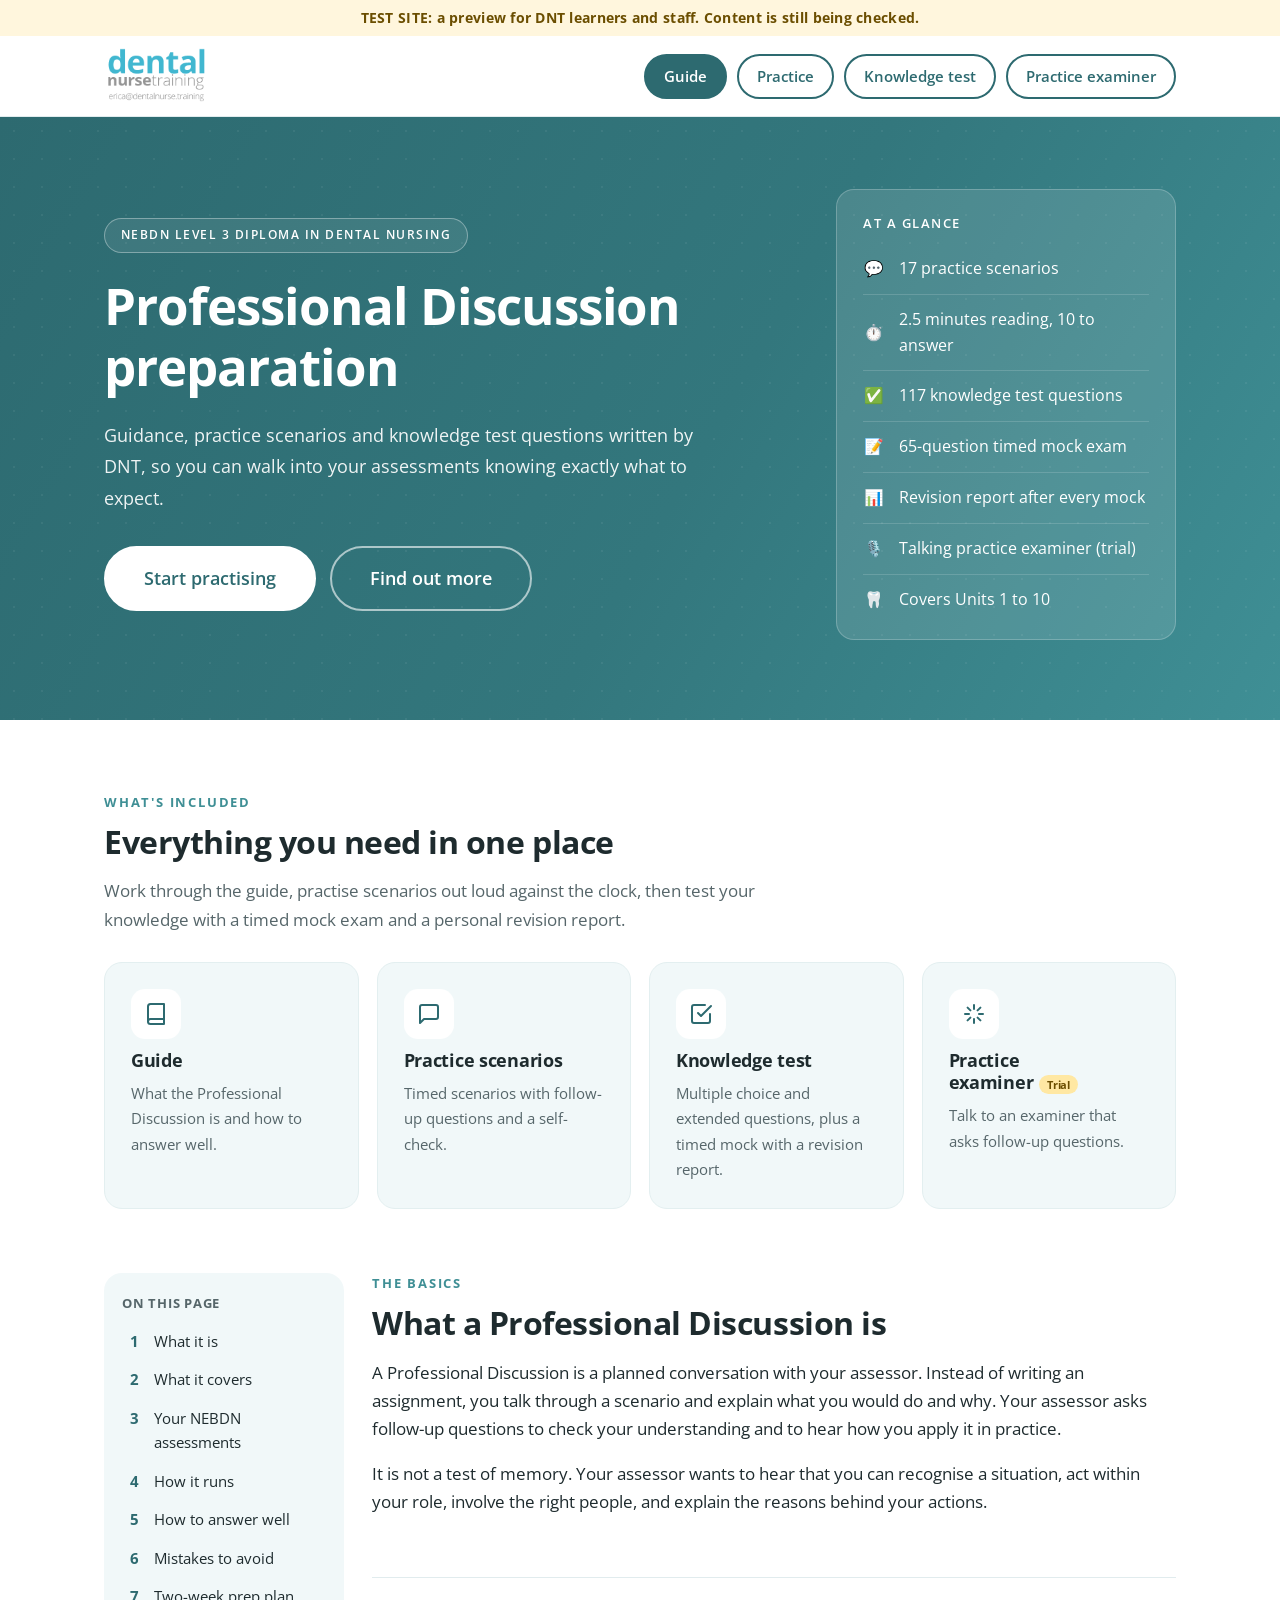
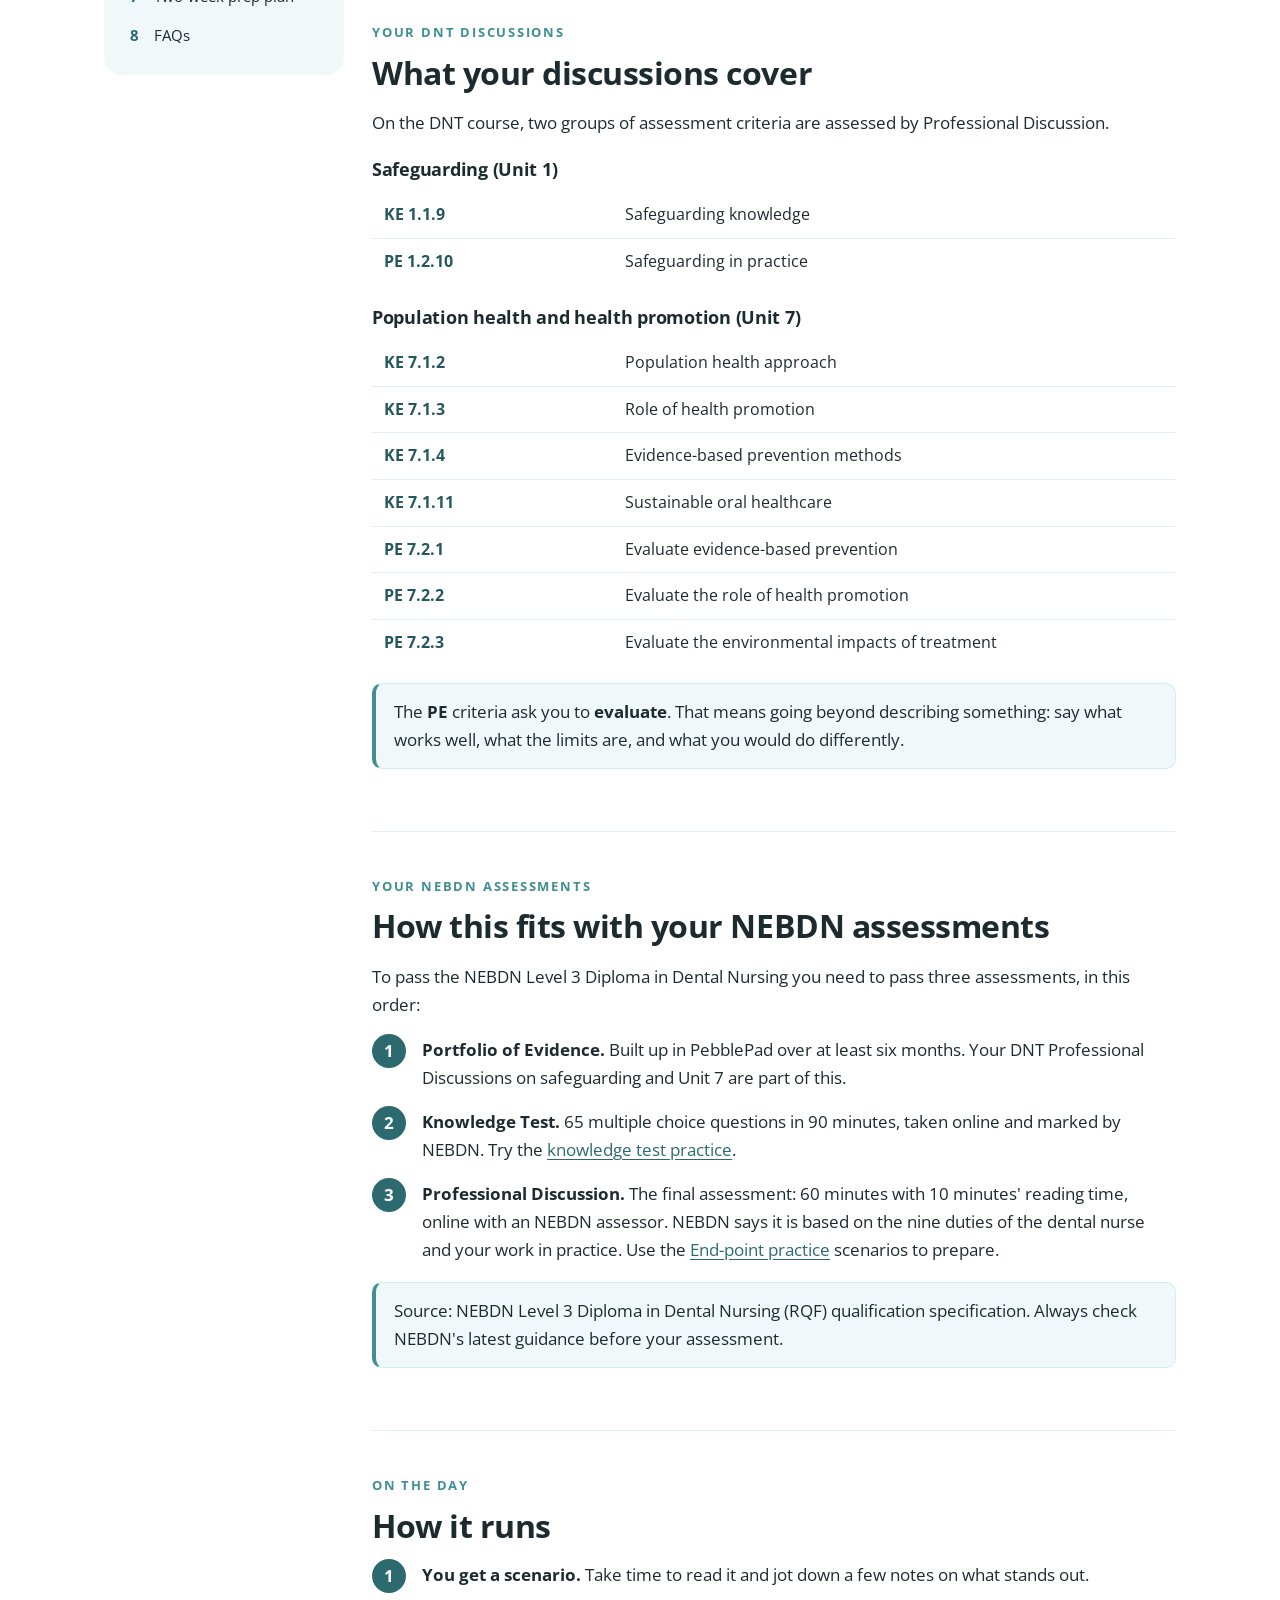
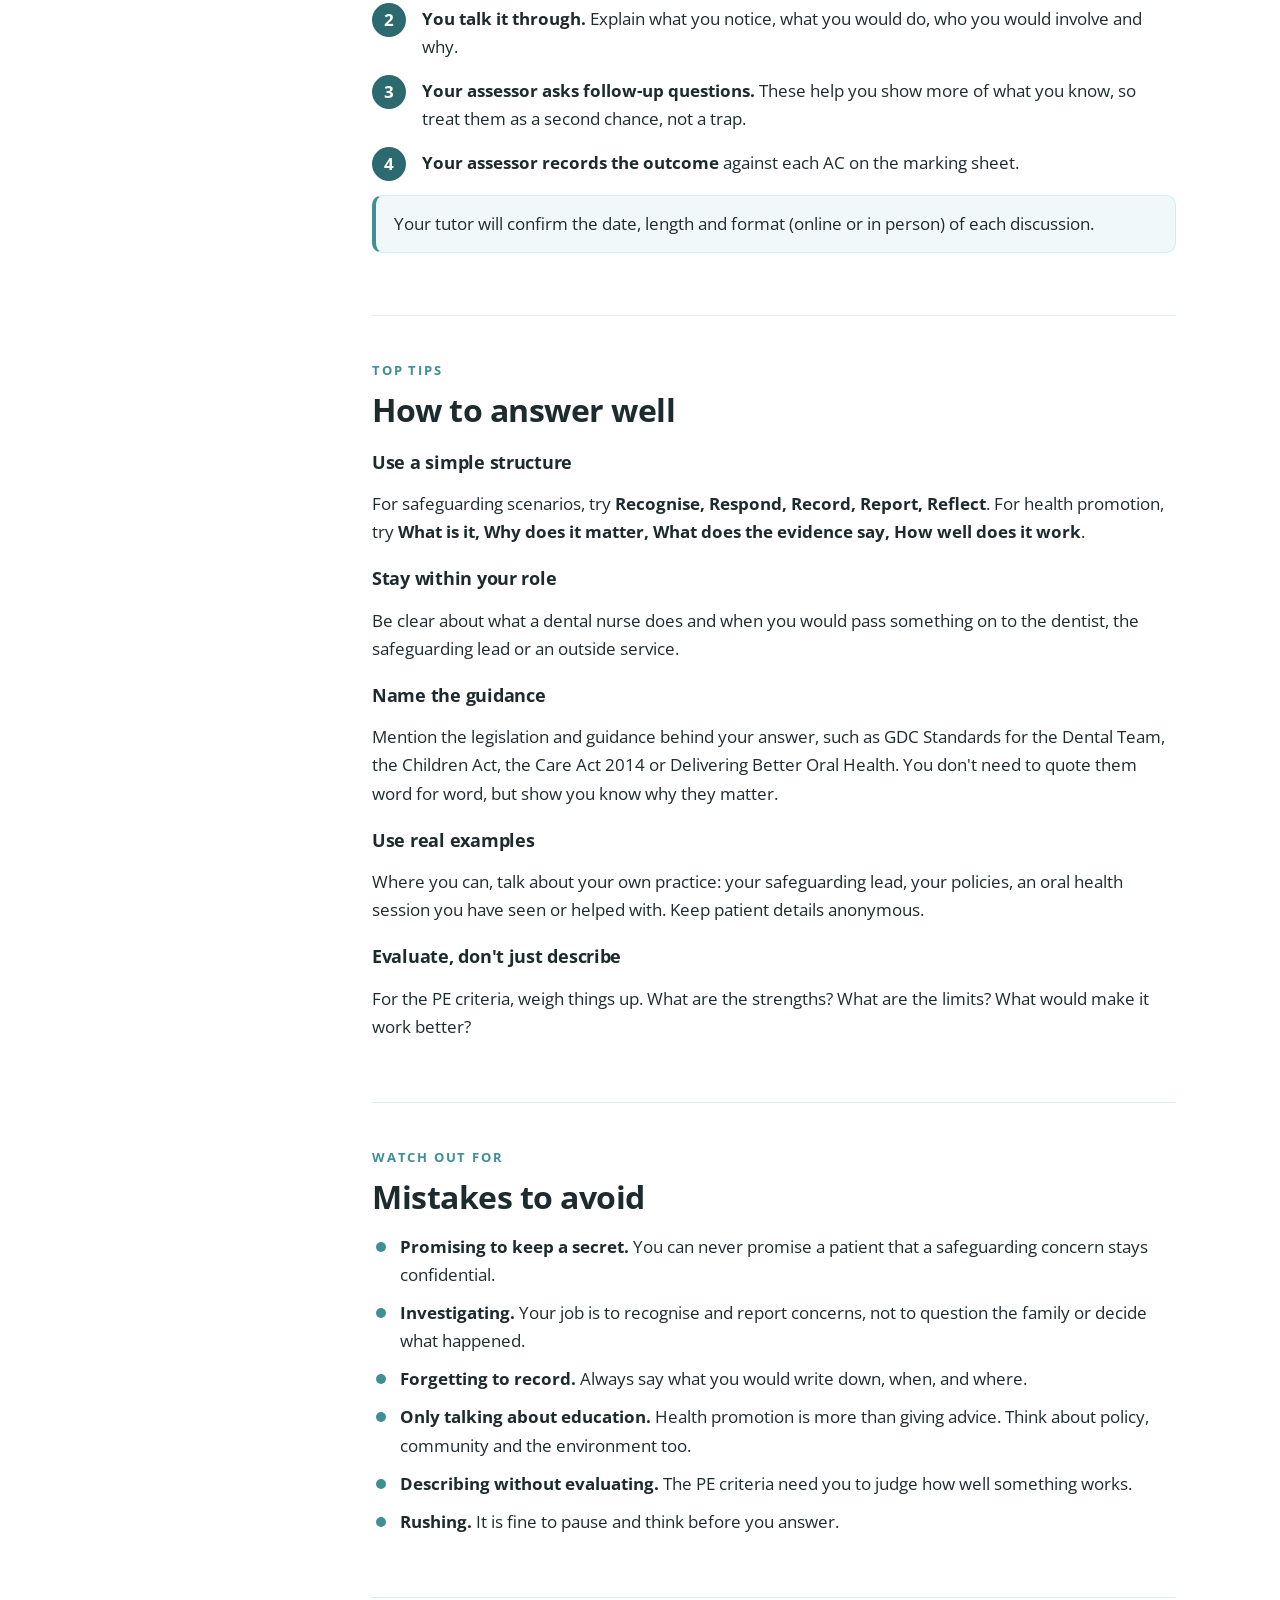
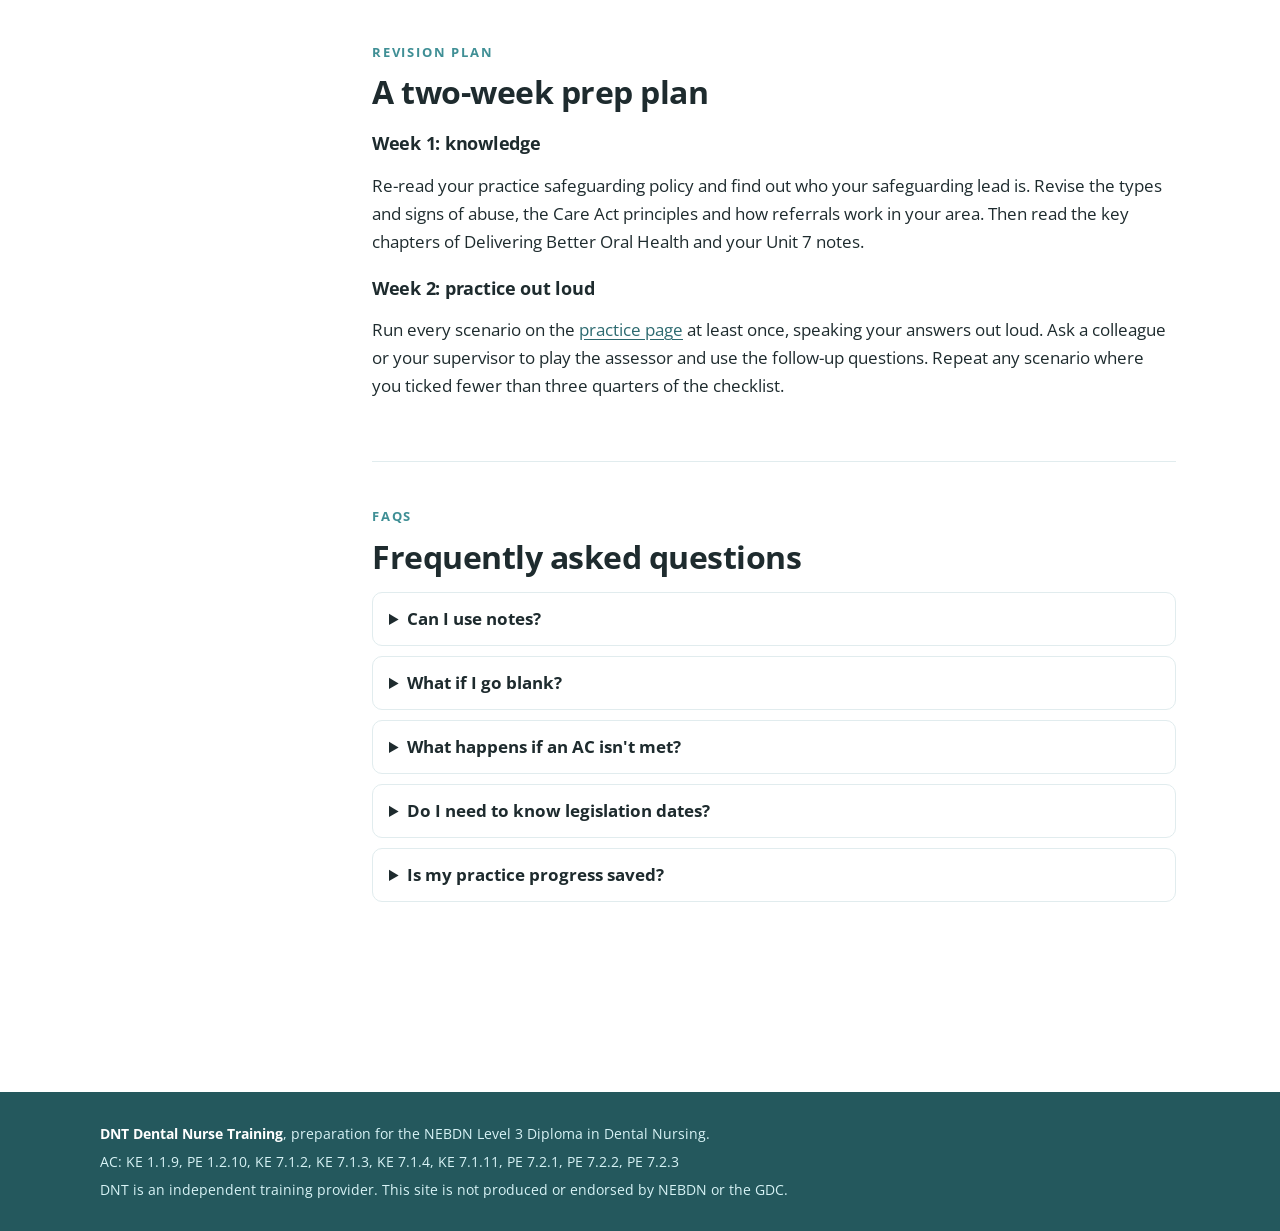
==== commit e99b3833: "Set reading time to 2.5 minutes per scenario The 10 minutes' reading in the NEBDN Professional Discu" ====
--- a/index.html
+++ b/index.html
@@ -37,7 +37,7 @@
     <h2>At a glance</h2>
     <ul>
       <li><span class="em">💬</span> 17 practice scenarios</li>
-      <li><span class="em">⏱️</span> 10 minutes reading, 10 to answer</li>
+      <li><span class="em">⏱️</span> 2.5 minutes reading, 10 to answer</li>
       <li><span class="em">✅</span> 117 knowledge test questions</li>
       <li><span class="em">📝</span> 65-question timed mock exam</li>
       <li><span class="em">📊</span> Revision report after every mock</li>
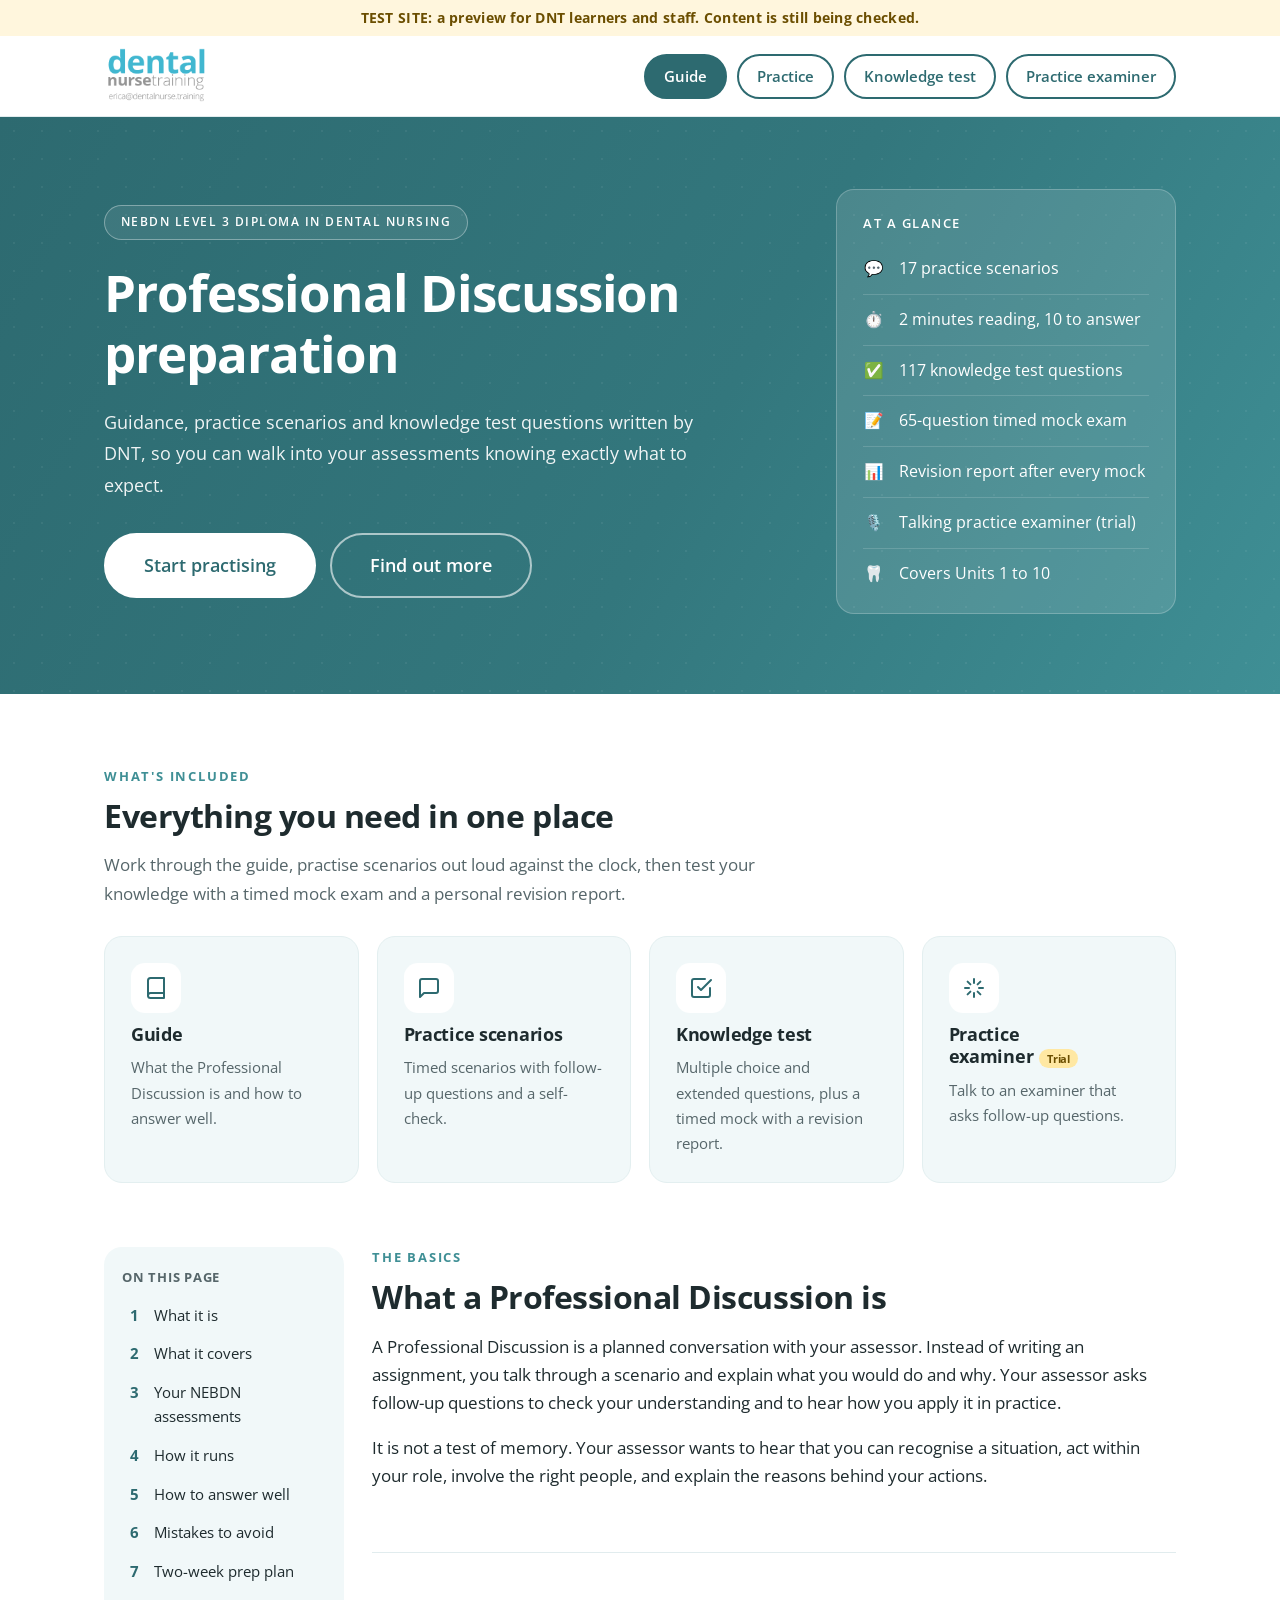
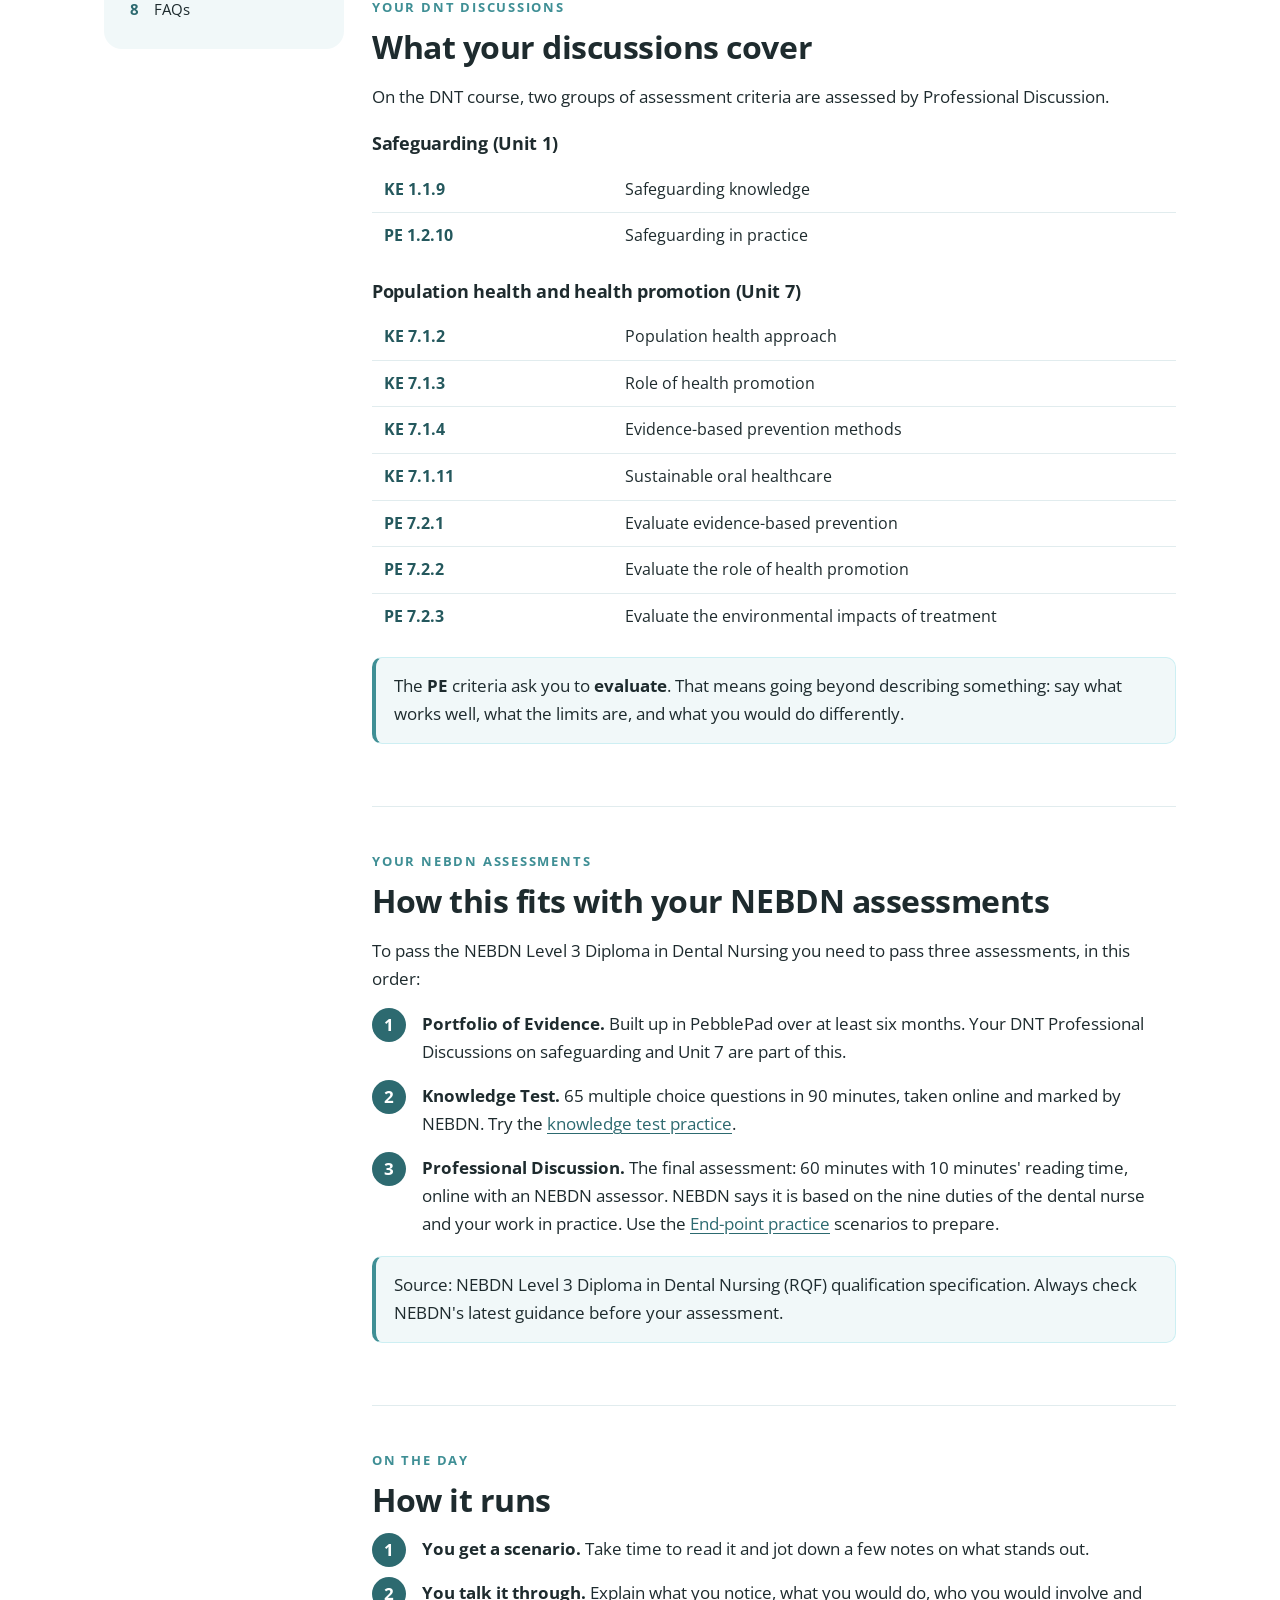
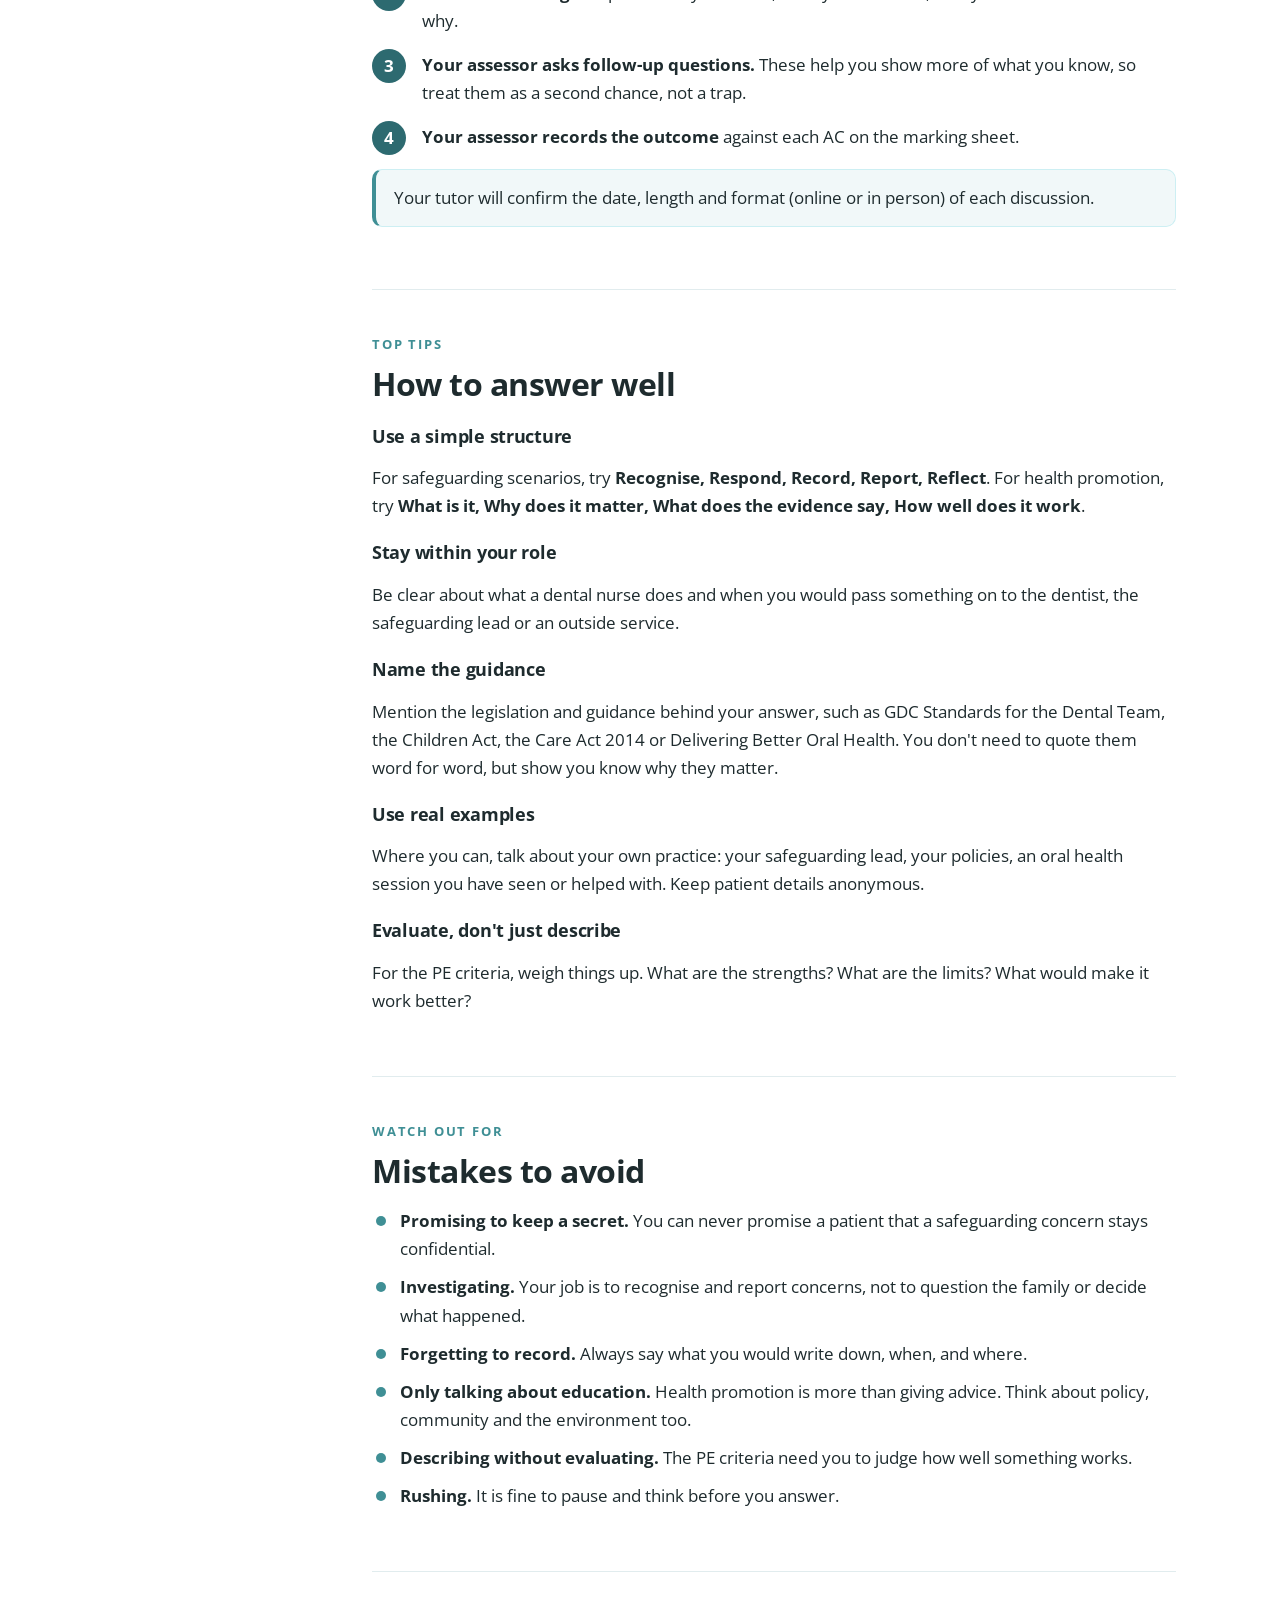
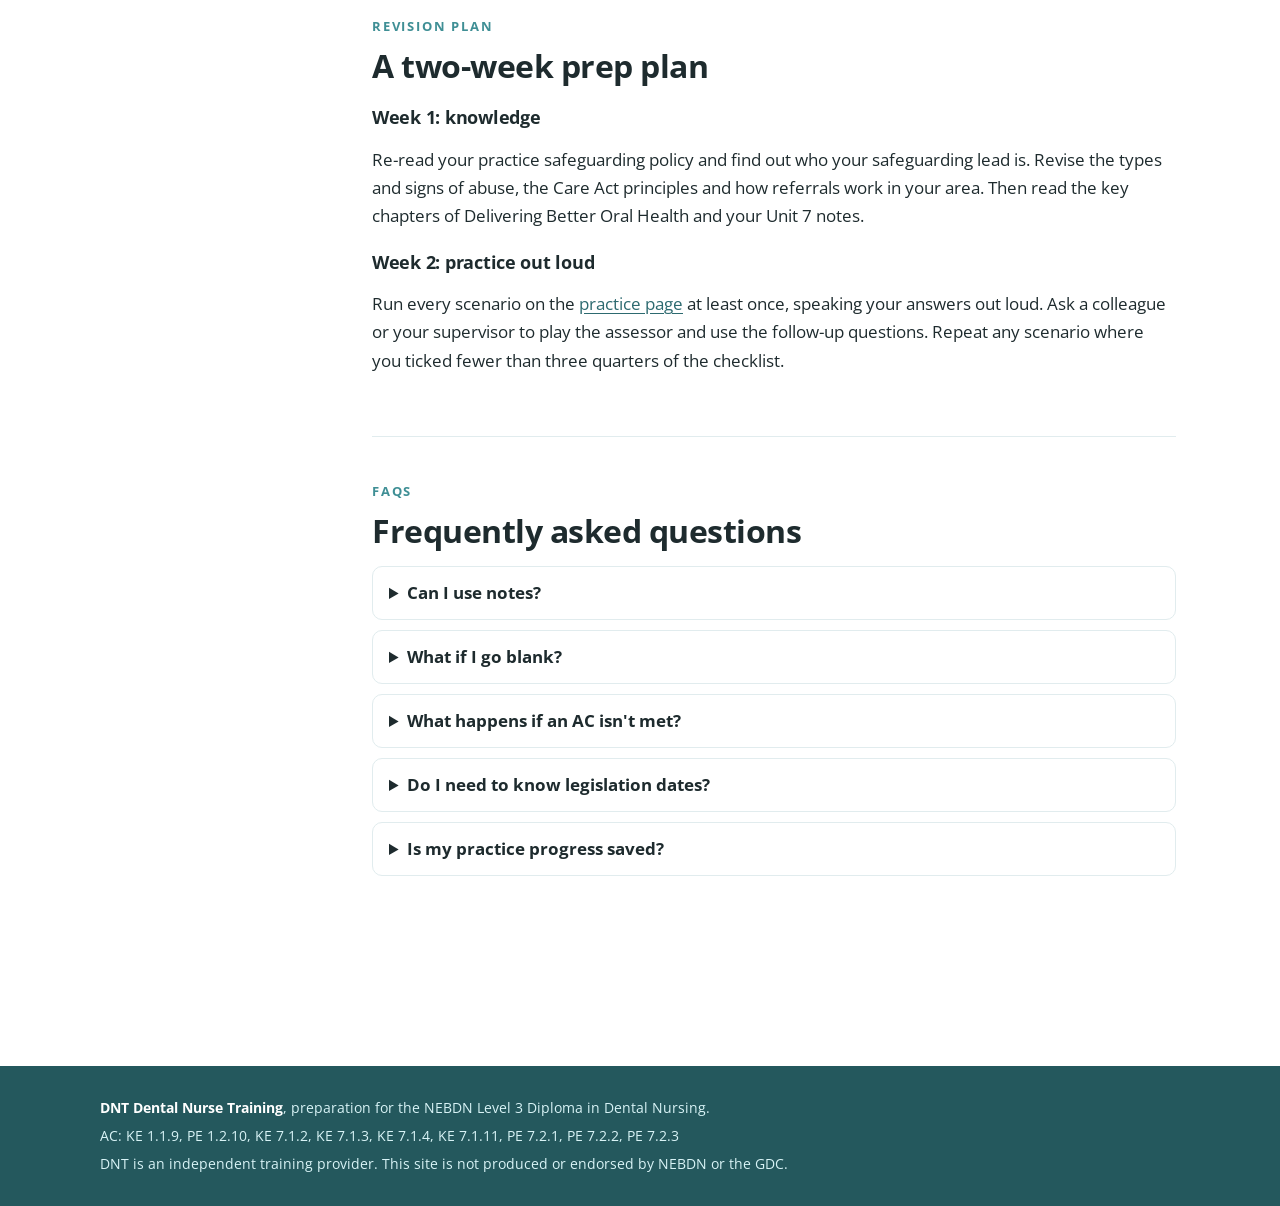
==== commit 5da9ff1c: "Set reading time to 2 minutes per scenario with a note on timings 10 minutes' reading and 50 minutes" ====
--- a/index.html
+++ b/index.html
@@ -37,7 +37,7 @@
     <h2>At a glance</h2>
     <ul>
       <li><span class="em">💬</span> 17 practice scenarios</li>
-      <li><span class="em">⏱️</span> 2.5 minutes reading, 10 to answer</li>
+      <li><span class="em">⏱️</span> 2 minutes reading, 10 to answer</li>
       <li><span class="em">✅</span> 117 knowledge test questions</li>
       <li><span class="em">📝</span> 65-question timed mock exam</li>
       <li><span class="em">📊</span> Revision report after every mock</li>
--- a/assets/style.css
+++ b/assets/style.css
@@ -296,3 +296,6 @@
 .convo li.ex { background: var(--teal-wash); }
 .convo li.me { background: #fff; border: 1px solid var(--line); }
 .convo strong { color: var(--teal-deep); }
+.voice-choose { display: flex; gap: 10px; align-items: center; flex-wrap: wrap; margin: 10px 0 4px; }
+.voice-choose label { font-weight: bold; }
+.voice-choose .select { width: auto; max-width: 100%; flex: 1 1 220px; }
